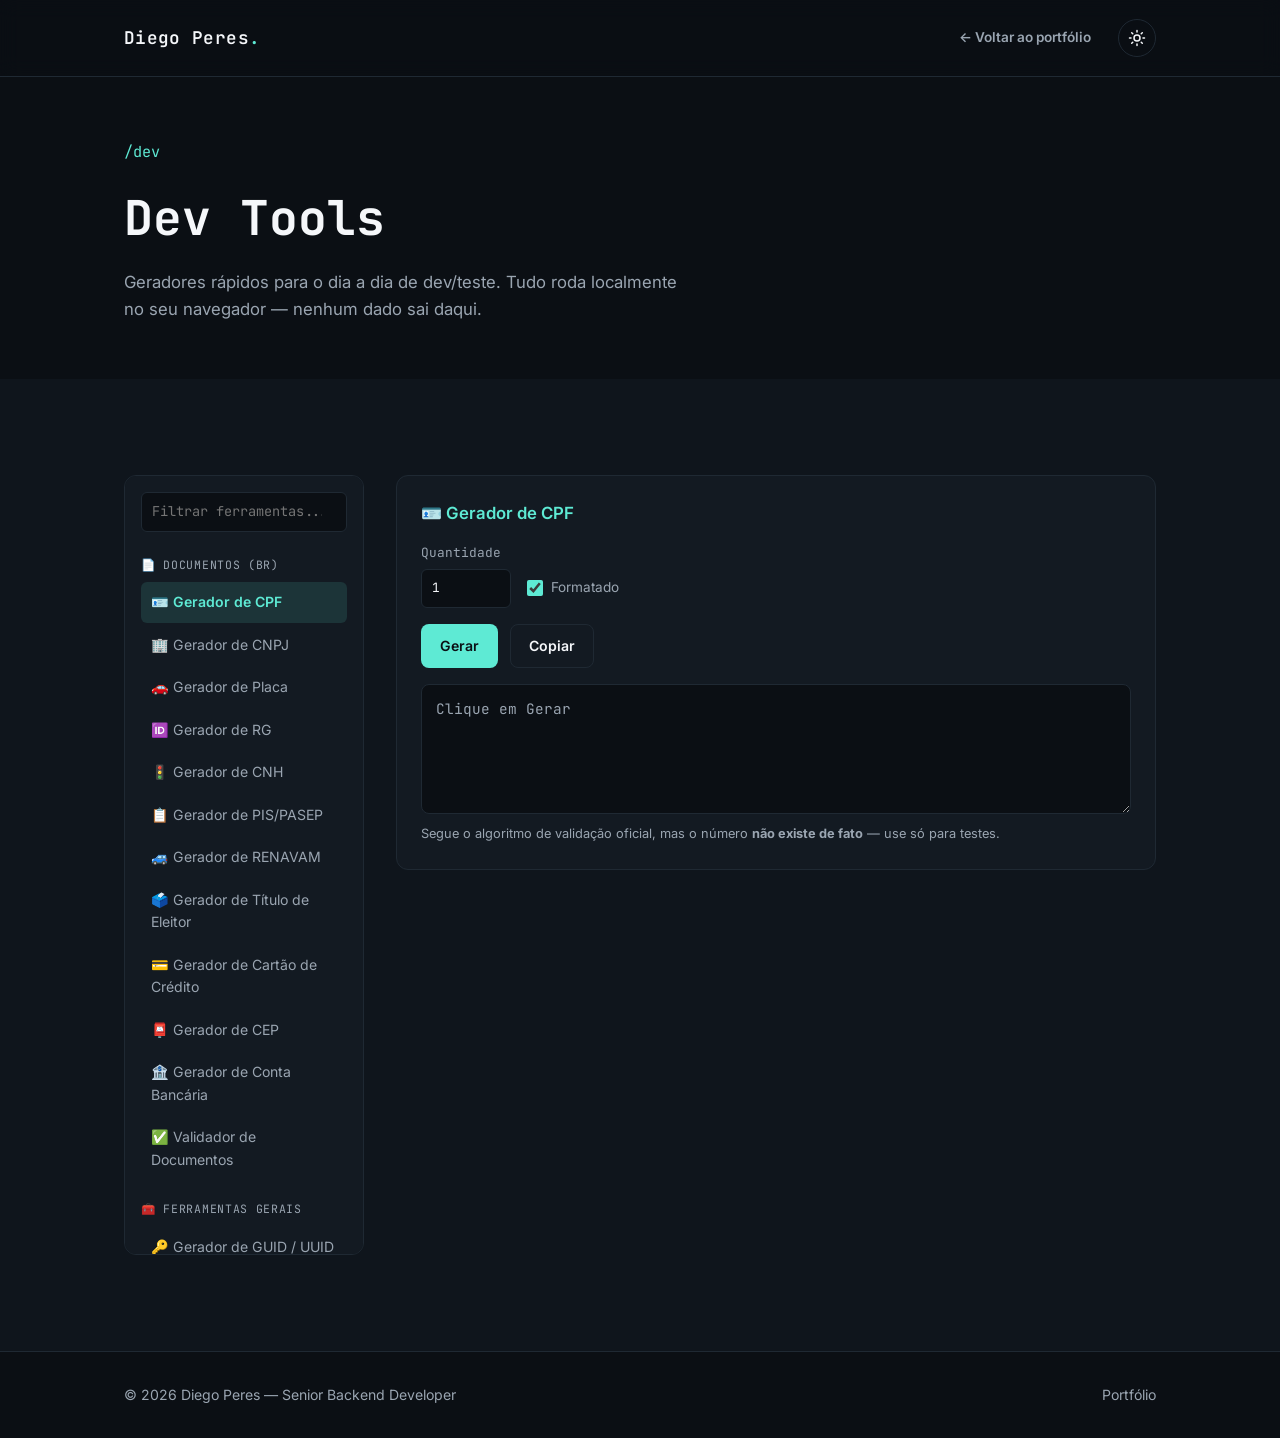
==== dev/index.html @ 70e34dde "Adiciona ícones nos grupos, links do menu e títulos dos cards em /dev Cada uma das 96 ferramentas ga" ====
<!DOCTYPE html>
<html lang="pt-BR">

<head>
    <meta charset="UTF-8">
    <meta name="viewport" content="width=device-width, initial-scale=1.0">

    <title>Dev Tools | Diego Peres</title>
    <meta name="description"
        content="Ferramentas de desenvolvedor: gerador de CPF, CNPJ, placa de carro (Mercosul e antiga) e GUID/UUID, tudo rodando no navegador.">
    <meta name="robots" content="index, follow">
    <meta name="theme-color" content="#0b0f14">

    <meta property="og:type" content="website">
    <meta property="og:title" content="Dev Tools | Diego Peres">
    <meta property="og:description"
        content="Gerador de CPF, CNPJ, placa de carro e GUID/UUID, tudo rodando no navegador.">
    <meta property="og:url" content="https://www.diegoperes.com.br/dev/">
    <meta property="og:site_name" content="Diego Peres">
    <meta property="og:locale" content="pt_BR">

    <link rel="icon" type="image/svg+xml" href="../assets/favicon.svg">
    <link rel="canonical" href="https://www.diegoperes.com.br/dev/">

    <link rel="preconnect" href="https://fonts.googleapis.com">
    <link rel="preconnect" href="https://fonts.gstatic.com" crossorigin>
    <link
        href="https://fonts.googleapis.com/css2?family=Inter:wght@400;500;600;700&amp;family=JetBrains+Mono:wght@400;500;600&amp;display=swap"
        rel="stylesheet">

    <link rel="stylesheet" href="../css/style.css">
    <link rel="stylesheet" href="dev.css">
</head>

<body>

    <a class="skip-link" href="#conteudo">Pular para o conteúdo</a>

    <header class="header header--scrolled" id="header">
        <nav class="nav" aria-label="Navegação">
            <a href="../" class="nav__brand">Diego Peres<span class="dot">.</span></a>

            <div class="nav__actions">
                <a href="../" class="btn btn--ghost dev-back">&larr; Voltar ao portfólio</a>
                <button class="theme-toggle" id="themeToggle" aria-label="Alternar tema claro/escuro"
                    title="Alternar tema">
                    <svg class="icon icon-sun" viewBox="0 0 24 24" aria-hidden="true">
                        <circle cx="12" cy="12" r="4" />
                        <path
                            d="M12 2v2M12 20v2M4.93 4.93l1.41 1.41M17.66 17.66l1.41 1.41M2 12h2M20 12h2M4.93 19.07l1.41-1.41M17.66 6.34l1.41-1.41" />
                    </svg>
                    <svg class="icon icon-moon" viewBox="0 0 24 24" aria-hidden="true">
                        <path d="M21 12.79A9 9 0 1 1 11.21 3 7 7 0 0 0 21 12.79z" />
                    </svg>
                </button>
            </div>
        </nav>
    </header>

    <main id="conteudo">
        <section class="section dev-hero">
            <div class="container">
                <p class="hero__eyebrow">/dev</p>
                <h1 class="dev-hero__title">Dev Tools</h1>
                <p class="dev-hero__text">
                    Geradores rápidos para o dia a dia de dev/teste. Tudo roda localmente no seu
                    navegador — nenhum dado sai daqui.
                </p>
            </div>
        </section>

        <section class="section section--alt dev-main">
            <div class="container dev-layout">

                <nav class="dev-sidebar" aria-label="Ferramentas disponíveis">
                    <input type="search" class="dev-nav__filter" placeholder="Filtrar ferramentas..."
                        aria-label="Filtrar ferramentas">

                    <p class="dev-nav__group">📄 Documentos (BR)</p>
                    <button type="button" class="dev-nav__link" data-target="cpf">🪪 Gerador de CPF</button>
                    <button type="button" class="dev-nav__link" data-target="cnpj">🏢 Gerador de CNPJ</button>
                    <button type="button" class="dev-nav__link" data-target="placa">🚗 Gerador de Placa</button>
                    <button type="button" class="dev-nav__link" data-target="rg">🆔 Gerador de RG</button>
                    <button type="button" class="dev-nav__link" data-target="cnh">🚦 Gerador de CNH</button>
                    <button type="button" class="dev-nav__link" data-target="pis">📋 Gerador de PIS/PASEP</button>
                    <button type="button" class="dev-nav__link" data-target="renavam">🚙 Gerador de RENAVAM</button>
                    <button type="button" class="dev-nav__link" data-target="titulo">🗳️ Gerador de Título de
                        Eleitor</button>
                    <button type="button" class="dev-nav__link" data-target="cartao">💳 Gerador de Cartão de
                        Crédito</button>
                    <button type="button" class="dev-nav__link" data-target="cep">📮 Gerador de CEP</button>
                    <button type="button" class="dev-nav__link" data-target="conta-bancaria">🏦 Gerador de Conta
                        Bancária</button>
                    <button type="button" class="dev-nav__link" data-target="validador">✅ Validador de
                        Documentos</button>

                    <p class="dev-nav__group">🧰 Ferramentas gerais</p>
                    <button type="button" class="dev-nav__link" data-target="guid">🔑 Gerador de GUID / UUID</button>
                    <button type="button" class="dev-nav__link" data-target="senha">🔒 Gerador de Senha</button>
                    <button type="button" class="dev-nav__link" data-target="slug">🔗 Gerador de Slug</button>
                    <button type="button" class="dev-nav__link" data-target="base64">🔐 Codificador /
                        Decodificador</button>
                    <button type="button" class="dev-nav__link" data-target="jwt">🎫 Decodificador de JWT</button>
                    <button type="button" class="dev-nav__link" data-target="json">🗂️ Formatador de JSON</button>
                    <button type="button" class="dev-nav__link" data-target="hash">#️⃣ Hash de Texto</button>
                    <button type="button" class="dev-nav__link" data-target="timestamp">⏱️ Conversor de
                        Timestamp</button>
                    <button type="button" class="dev-nav__link" data-target="lorem">📝 Lorem Ipsum</button>
                    <button type="button" class="dev-nav__link" data-target="qrcode">🔳 Gerador de QR Code</button>
                    <button type="button" class="dev-nav__link" data-target="qr-wifi">📶 QR Code de Wi-Fi</button>
                    <button type="button" class="dev-nav__link" data-target="qr-pix">💸 QR Code Pix</button>
                    <button type="button" class="dev-nav__link" data-target="codigo-barras">🏷️ Código de
                        Barras</button>
                    <button type="button" class="dev-nav__link" data-target="binario-texto">💾 Texto em
                        Binário</button>
                    <button type="button" class="dev-nav__link" data-target="morse">📡 Código Morse</button>
                    <button type="button" class="dev-nav__link" data-target="base-numerica">🔢 Conversor de Base
                        Numérica</button>
                    <button type="button" class="dev-nav__link" data-target="extenso">🔡 Número por Extenso</button>
                    <button type="button" class="dev-nav__link" data-target="simbolos">😀 Símbolos e Emojis</button>

                    <p class="dev-nav__group">🌐 Rede / Internet</p>
                    <button type="button" class="dev-nav__link" data-target="ambiente">🖥️ Navegador e Sistema</button>
                    <button type="button" class="dev-nav__link" data-target="meuip">🌍 Meu IP Público</button>
                    <button type="button" class="dev-nav__link" data-target="whatsapp-link">💬 Link do
                        WhatsApp</button>

                    <p class="dev-nav__group">🔤 Funções de String</p>
                    <button type="button" class="dev-nav__link" data-target="stats-texto">📊 Estatísticas de
                        Texto</button>
                    <button type="button" class="dev-nav__link" data-target="transformar-texto">🔄 Transformador de
                        Texto</button>
                    <button type="button" class="dev-nav__link" data-target="ordenar-linhas">🔀 Ordenador de
                        Linhas</button>
                    <button type="button" class="dev-nav__link" data-target="dividir-texto">✂️ Divisor de Texto</button>
                    <button type="button" class="dev-nav__link" data-target="buscar-substituir">🔍 Buscar e
                        Substituir</button>
                    <button type="button" class="dev-nav__link" data-target="char-info">🔎 Informações de
                        Caractere</button>
                    <button type="button" class="dev-nav__link" data-target="texto-invertido">🙃 Texto de Cabeça
                        pra Baixo</button>
                    <button type="button" class="dev-nav__link" data-target="letras-empilhadas">🔠 Letras
                        Empilhadas</button>
                    <button type="button" class="dev-nav__link" data-target="prefixo-sufixo">🧩 Prefixo e
                        Sufixo</button>
                    <button type="button" class="dev-nav__link" data-target="comparar-textos">🆚 Comparar
                        Textos</button>

                    <p class="dev-nav__group">➗ Matemática</p>
                    <button type="button" class="dev-nav__link" data-target="romanos">🏛️ Números Romanos</button>
                    <button type="button" class="dev-nav__link" data-target="fatoracao">🧮 Fatoração em Primos</button>
                    <button type="button" class="dev-nav__link" data-target="mdc-mmc">➗ MDC / MMC</button>
                    <button type="button" class="dev-nav__link" data-target="porcentagem">💯 Porcentagem</button>
                    <button type="button" class="dev-nav__link" data-target="regra-tres">📏 Regra de Três</button>
                    <button type="button" class="dev-nav__link" data-target="resto-divisao">✖️ Resto da
                        Divisão</button>
                    <button type="button" class="dev-nav__link" data-target="unidades">⚖️ Conversor de
                        Unidades</button>
                    <button type="button" class="dev-nav__link" data-target="fracao">🍕 Calculadora de Fração</button>

                    <p class="dev-nav__group">📐 Cálculo de Área</p>
                    <button type="button" class="dev-nav__link" data-target="area">📐 Calculadora de Área</button>

                    <p class="dev-nav__group">📅 Data e Hora</p>
                    <button type="button" class="dev-nav__link" data-target="dias-entre-datas">📆 Dias entre
                        Datas</button>
                    <button type="button" class="dev-nav__link" data-target="somar-dias">➕ Somar / Subtrair
                        Dias</button>
                    <button type="button" class="dev-nav__link" data-target="feriados">🎉 Feriados
                        Nacionais</button>
                    <button type="button" class="dev-nav__link" data-target="dias-uteis">💼 Dias Úteis</button>
                    <button type="button" class="dev-nav__link" data-target="calcular-idade">🎂 Calcular
                        Idade</button>
                    <button type="button" class="dev-nav__link" data-target="signo">♈ Signo do Zodíaco</button>
                    <button type="button" class="dev-nav__link" data-target="fase-lua">🌙 Fase da Lua</button>
                    <button type="button" class="dev-nav__link" data-target="feriadao">🏖️ Emenda de
                        Feriados</button>
                    <button type="button" class="dev-nav__link" data-target="planejador-ferias">🗓️ Planejador de
                        Férias</button>
                    <button type="button" class="dev-nav__link" data-target="cronometro">⏲️ Cronômetro /
                        Contagem</button>
                    <button type="button" class="dev-nav__link" data-target="pomodoro">🍅 Pomodoro Timer</button>

                    <p class="dev-nav__group">💰 Finanças</p>
                    <button type="button" class="dev-nav__link" data-target="poupanca">🐷 Simulador de
                        Poupança</button>
                    <button type="button" class="dev-nav__link" data-target="financiamento">🏠 Simulador de
                        Financiamento</button>
                    <button type="button" class="dev-nav__link" data-target="moeda">💱 Conversor de Moedas</button>
                    <button type="button" class="dev-nav__link" data-target="salario-minimo">💵 Salário Mínimo por
                        Ano</button>

                    <p class="dev-nav__group">🎨 Cores e CSS</p>
                    <button type="button" class="dev-nav__link" data-target="cor-conversor">🎨 Conversor de
                        Cores</button>
                    <button type="button" class="dev-nav__link" data-target="gradiente-css">🌈 Gerador de
                        Gradiente</button>
                    <button type="button" class="dev-nav__link" data-target="box-shadow-css">🌫️ Gerador de
                        Box-Shadow</button>
                    <button type="button" class="dev-nav__link" data-target="border-radius-css">⬜ Gerador de
                        Border-Radius</button>

                    <p class="dev-nav__group">🛠️ Dev Avançado</p>
                    <button type="button" class="dev-nav__link" data-target="regex-tester">🧪 Testador de
                        Regex</button>
                    <button type="button" class="dev-nav__link" data-target="cron-explicador">⏰ Explicador de
                        Cron</button>
                    <button type="button" class="dev-nav__link" data-target="fuso-horario">🌍 Conversor de Fuso
                        Horário</button>
                    <button type="button" class="dev-nav__link" data-target="subnet-calculadora">🖧 Calculadora de
                        Sub-rede</button>
                    <button type="button" class="dev-nav__link" data-target="user-agent-parser">🕵️ Parser de
                        User-Agent</button>
                    <button type="button" class="dev-nav__link" data-target="semver-comparador">🔢 Comparador de
                        SemVer</button>

                    <p class="dev-nav__group">💻 Código e Formatos</p>
                    <button type="button" class="dev-nav__link" data-target="sql-formatter">🗄️ Formatador de
                        SQL</button>
                    <button type="button" class="dev-nav__link" data-target="case-identificador">🐫 Case de
                        Identificador</button>
                    <button type="button" class="dev-nav__link" data-target="gitignore-gerador">🚫 Gerador de
                        .gitignore</button>
                    <button type="button" class="dev-nav__link" data-target="jwt-encoder">✍️ JWT Encoder</button>
                    <button type="button" class="dev-nav__link" data-target="json-diff">🔍 Comparador de
                        JSON</button>
                    <button type="button" class="dev-nav__link" data-target="json-mock">🎲 Gerador de JSON
                        Mock</button>
                    <button type="button" class="dev-nav__link" data-target="ascii-art">🅰️ ASCII Art /
                        Banner</button>

                    <p class="dev-nav__group">🕸️ Web e Metadados</p>
                    <button type="button" class="dev-nav__link" data-target="meta-tags-gerador">🏷️ Meta Tags /
                        Open Graph</button>
                    <button type="button" class="dev-nav__link" data-target="robots-gerador">🤖 Gerador de
                        robots.txt</button>
                    <button type="button" class="dev-nav__link" data-target="favicon-gerador">⭐ Gerador de
                        Favicon</button>

                    <p class="dev-nav__group">🖼️ Multimídia</p>
                    <button type="button" class="dev-nav__link" data-target="comprimir-imagem">🗜️ Comprimir
                        Imagem</button>
                    <button type="button" class="dev-nav__link" data-target="redimensionar-imagem">📏 Redimensionar
                        Imagem</button>
                    <button type="button" class="dev-nav__link" data-target="recortar-imagem">✂️ Recortar
                        Imagem</button>
                    <button type="button" class="dev-nav__link" data-target="preto-e-branco">⚫ Foto em Preto e
                        Branco</button>
                    <button type="button" class="dev-nav__link" data-target="jpg-para-pdf">📄 Converter JPG em
                        PDF</button>
                    <button type="button" class="dev-nav__link" data-target="juntar-pdf">📎 Juntar PDFs</button>

                    <p class="dev-nav__group">🎭 Dados Fake</p>
                    <button type="button" class="dev-nav__link" data-target="perfil">👤 Perfil de Pessoa</button>
                    <button type="button" class="dev-nav__link" data-target="empresa">🏭 Dados de Empresa</button>
                    <button type="button" class="dev-nav__link" data-target="sorteio">🎲 Sorteador de Números</button>
                </nav>

                <div class="dev-content">

                    <!-- ===== CPF ===== -->
                    <article class="tool-card" data-tool="cpf">
                        <h2 class="tool-card__title">🪪 Gerador de CPF</h2>
                        <div class="tool-card__row">
                            <label class="tool-field">
                                Quantidade
                                <input type="number" class="tool-qty" min="1" max="50" value="1">
                            </label>
                            <label class="tool-check">
                                <input type="checkbox" class="tool-formatted" checked>
                                Formatado
                            </label>
                        </div>
                        <div class="tool-card__actions">
                            <button type="button" class="btn btn--primary tool-generate">Gerar</button>
                            <button type="button" class="btn btn--outline tool-copy">Copiar</button>
                        </div>
                        <textarea class="tool-output" readonly aria-label="CPFs gerados"
                            placeholder="Clique em Gerar"></textarea>
                        <p class="tool-hint">
                            Segue o algoritmo de validação oficial, mas o número <strong>não existe de
                                fato</strong> — use só para testes.
                        </p>
                    </article>

                    <!-- ===== CNPJ ===== -->
                    <article class="tool-card" data-tool="cnpj">
                        <h2 class="tool-card__title">🏢 Gerador de CNPJ</h2>
                        <div class="tool-card__row">
                            <label class="tool-field">
                                Quantidade
                                <input type="number" class="tool-qty" min="1" max="50" value="1">
                            </label>
                            <label class="tool-check">
                                <input type="checkbox" class="tool-formatted" checked>
                                Formatado
                            </label>
                        </div>
                        <div class="tool-card__actions">
                            <button type="button" class="btn btn--primary tool-generate">Gerar</button>
                            <button type="button" class="btn btn--outline tool-copy">Copiar</button>
                        </div>
                        <textarea class="tool-output" readonly aria-label="CNPJs gerados"
                            placeholder="Clique em Gerar"></textarea>
                        <p class="tool-hint">
                            Segue o algoritmo de validação oficial, mas o número <strong>não existe de
                                fato</strong> — use só para testes.
                        </p>
                    </article>

                    <!-- ===== PLACA ===== -->
                    <article class="tool-card" data-tool="placa">
                        <h2 class="tool-card__title">🚗 Gerador de Placa</h2>
                        <div class="tool-card__row">
                            <label class="tool-field">
                                Quantidade
                                <input type="number" class="tool-qty" min="1" max="50" value="1">
                            </label>
                            <label class="tool-field">
                                Formato
                                <select class="tool-format">
                                    <option value="mercosul" selected>Mercosul (ABC1D23)</option>
                                    <option value="antiga">Antiga (ABC-1234)</option>
                                </select>
                            </label>
                        </div>
                        <div class="tool-card__actions">
                            <button type="button" class="btn btn--primary tool-generate">Gerar</button>
                            <button type="button" class="btn btn--outline tool-copy">Copiar</button>
                        </div>
                        <textarea class="tool-output" readonly aria-label="Placas geradas"
                            placeholder="Clique em Gerar"></textarea>
                        <p class="tool-hint">
                            A placa <strong>não existe de fato</strong> — use só para testes.
                        </p>
                    </article>

                    <!-- ===== RG ===== -->
                    <article class="tool-card" data-tool="rg">
                        <h2 class="tool-card__title">🆔 Gerador de RG</h2>
                        <div class="tool-card__row">
                            <label class="tool-field">
                                Quantidade
                                <input type="number" class="tool-qty" min="1" max="50" value="1">
                            </label>
                        </div>
                        <div class="tool-card__actions">
                            <button type="button" class="btn btn--primary tool-generate">Gerar</button>
                            <button type="button" class="btn btn--outline tool-copy">Copiar</button>
                        </div>
                        <textarea class="tool-output" readonly aria-label="RGs gerados"
                            placeholder="Clique em Gerar"></textarea>
                        <p class="tool-hint">
                            O RG não tem um algoritmo nacional único (cada estado emite o seu). Este
                            gerador usa o formato/dígito verificador mais comum (padrão SP) só para
                            testes.
                        </p>
                    </article>

                    <!-- ===== CNH ===== -->
                    <article class="tool-card" data-tool="cnh">
                        <h2 class="tool-card__title">🚦 Gerador de CNH</h2>
                        <div class="tool-card__row">
                            <label class="tool-field">
                                Quantidade
                                <input type="number" class="tool-qty" min="1" max="50" value="1">
                            </label>
                        </div>
                        <div class="tool-card__actions">
                            <button type="button" class="btn btn--primary tool-generate">Gerar</button>
                            <button type="button" class="btn btn--outline tool-copy">Copiar</button>
                        </div>
                        <textarea class="tool-output" readonly aria-label="CNHs geradas"
                            placeholder="Clique em Gerar"></textarea>
                        <p class="tool-hint">
                            Número <strong>não existe de fato</strong> — use só para testes.
                        </p>
                    </article>

                    <!-- ===== PIS/PASEP ===== -->
                    <article class="tool-card" data-tool="pis">
                        <h2 class="tool-card__title">📋 Gerador de PIS/PASEP</h2>
                        <div class="tool-card__row">
                            <label class="tool-field">
                                Quantidade
                                <input type="number" class="tool-qty" min="1" max="50" value="1">
                            </label>
                            <label class="tool-check">
                                <input type="checkbox" class="tool-formatted" checked>
                                Formatado
                            </label>
                        </div>
                        <div class="tool-card__actions">
                            <button type="button" class="btn btn--primary tool-generate">Gerar</button>
                            <button type="button" class="btn btn--outline tool-copy">Copiar</button>
                        </div>
                        <textarea class="tool-output" readonly aria-label="PIS/PASEP gerados"
                            placeholder="Clique em Gerar"></textarea>
                        <p class="tool-hint">
                            Número <strong>não existe de fato</strong> — use só para testes.
                        </p>
                    </article>

                    <!-- ===== RENAVAM ===== -->
                    <article class="tool-card" data-tool="renavam">
                        <h2 class="tool-card__title">🚙 Gerador de RENAVAM</h2>
                        <div class="tool-card__row">
                            <label class="tool-field">
                                Quantidade
                                <input type="number" class="tool-qty" min="1" max="50" value="1">
                            </label>
                        </div>
                        <div class="tool-card__actions">
                            <button type="button" class="btn btn--primary tool-generate">Gerar</button>
                            <button type="button" class="btn btn--outline tool-copy">Copiar</button>
                        </div>
                        <textarea class="tool-output" readonly aria-label="RENAVAMs gerados"
                            placeholder="Clique em Gerar"></textarea>
                        <p class="tool-hint">
                            Número <strong>não existe de fato</strong> — use só para testes.
                        </p>
                    </article>

                    <!-- ===== TÍTULO DE ELEITOR ===== -->
                    <article class="tool-card" data-tool="titulo">
                        <h2 class="tool-card__title">🗳️ Gerador de Título de Eleitor</h2>
                        <div class="tool-card__row">
                            <label class="tool-field">
                                Quantidade
                                <input type="number" class="tool-qty" min="1" max="50" value="1">
                            </label>
                            <label class="tool-field">
                                UF
                                <select class="titulo-uf">
                                    <option value="0" selected>Aleatória</option>
                                    <option value="1">SP</option>
                                    <option value="2">MG</option>
                                    <option value="3">RJ</option>
                                    <option value="4">RS</option>
                                    <option value="5">BA</option>
                                    <option value="6">PR</option>
                                    <option value="7">CE</option>
                                    <option value="8">PE</option>
                                    <option value="9">SC</option>
                                    <option value="10">GO</option>
                                </select>
                            </label>
                        </div>
                        <div class="tool-card__actions">
                            <button type="button" class="btn btn--primary tool-generate">Gerar</button>
                            <button type="button" class="btn btn--outline tool-copy">Copiar</button>
                        </div>
                        <textarea class="tool-output" readonly aria-label="Títulos de eleitor gerados"
                            placeholder="Clique em Gerar"></textarea>
                        <p class="tool-hint">
                            Número <strong>não existe de fato</strong> — use só para testes.
                        </p>
                    </article>

                    <!-- ===== CARTÃO DE CRÉDITO ===== -->
                    <article class="tool-card" data-tool="cartao">
                        <h2 class="tool-card__title">💳 Gerador de Cartão de Crédito</h2>
                        <div class="tool-card__row">
                            <label class="tool-field">
                                Quantidade
                                <input type="number" class="tool-qty" min="1" max="50" value="1">
                            </label>
                            <label class="tool-field">
                                Bandeira
                                <select class="cartao-bandeira">
                                    <option value="visa" selected>Visa</option>
                                    <option value="mastercard">Mastercard</option>
                                    <option value="amex">American Express</option>
                                    <option value="elo">Elo</option>
                                </select>
                            </label>
                        </div>
                        <div class="tool-card__actions">
                            <button type="button" class="btn btn--primary tool-generate">Gerar</button>
                            <button type="button" class="btn btn--outline tool-copy">Copiar</button>
                        </div>
                        <textarea class="tool-output" readonly aria-label="Cartões gerados"
                            placeholder="Clique em Gerar"></textarea>
                        <p class="tool-hint">
                            Número passa no algoritmo de Luhn, mas <strong>não existe de fato</strong> —
                            use só para testes, nunca em formulários de pagamento reais.
                        </p>
                    </article>

                    <!-- ===== CEP ===== -->
                    <article class="tool-card" data-tool="cep">
                        <h2 class="tool-card__title">📮 Gerador de CEP</h2>
                        <div class="tool-card__row">
                            <label class="tool-field">
                                Quantidade
                                <input type="number" class="tool-qty" min="1" max="50" value="1">
                            </label>
                        </div>
                        <div class="tool-card__actions">
                            <button type="button" class="btn btn--primary tool-generate">Gerar</button>
                            <button type="button" class="btn btn--outline tool-copy">Copiar</button>
                        </div>
                        <textarea class="tool-output" readonly aria-label="CEPs gerados"
                            placeholder="Clique em Gerar"></textarea>
                        <p class="tool-hint">
                            Formato válido, mas o CEP <strong>não existe de fato</strong> — use só para testes.
                        </p>
                    </article>

                    <!-- ===== CONTA BANCÁRIA ===== -->
                    <article class="tool-card" data-tool="conta-bancaria">
                        <h2 class="tool-card__title">🏦 Gerador de Conta Bancária</h2>
                        <div class="tool-card__row">
                            <label class="tool-field">
                                Quantidade
                                <input type="number" class="tool-qty" min="1" max="50" value="1">
                            </label>
                        </div>
                        <div class="tool-card__actions">
                            <button type="button" class="btn btn--primary tool-generate">Gerar</button>
                            <button type="button" class="btn btn--outline tool-copy">Copiar</button>
                        </div>
                        <textarea class="tool-output" readonly aria-label="Contas geradas"
                            placeholder="Clique em Gerar"></textarea>
                        <p class="tool-hint">
                            Banco, agência e conta <strong>fictícios</strong> — use só para testes.
                        </p>
                    </article>

                    <!-- ===== VALIDADOR DE DOCUMENTOS ===== -->
                    <article class="tool-card" data-tool="validador">
                        <h2 class="tool-card__title">✅ Validador de Documentos</h2>
                        <div class="tool-card__row">
                            <label class="tool-field">
                                Tipo
                                <select class="validador-tipo">
                                    <option value="cpf" selected>CPF</option>
                                    <option value="cnpj">CNPJ</option>
                                    <option value="cnh">CNH</option>
                                    <option value="pis">PIS/PASEP</option>
                                    <option value="renavam">RENAVAM</option>
                                    <option value="titulo">Título de Eleitor</option>
                                    <option value="cartao">Cartão de Crédito (Luhn)</option>
                                </select>
                            </label>
                        </div>
                        <input type="text" class="tool-input" aria-label="Número a validar"
                            placeholder="Cole o número aqui (com ou sem formatação)">
                        <div class="tool-card__actions">
                            <button type="button" class="btn btn--primary validador-checar">Validar</button>
                        </div>
                        <textarea class="tool-output" readonly rows="2" aria-label="Resultado da validação"
                            placeholder="Resultado aparece aqui"></textarea>
                    </article>

                    <!-- ===== GUID ===== -->
                    <article class="tool-card" data-tool="guid">
                        <h2 class="tool-card__title">🔑 Gerador de GUID / UUID</h2>
                        <div class="tool-card__row">
                            <label class="tool-field">
                                Quantidade
                                <input type="number" class="tool-qty" min="1" max="1000" value="1">
                            </label>
                            <label class="tool-field">
                                Versão
                                <select class="tool-guid-version">
                                    <option value="v4" selected>v4 (aleatório)</option>
                                    <option value="v7">v7 (ordenável no tempo)</option>
                                </select>
                            </label>
                        </div>
                        <div class="tool-card__row">
                            <label class="tool-check">
                                <input type="checkbox" class="tool-guid-hyphens" checked>
                                Com hífens
                            </label>
                            <label class="tool-check">
                                <input type="checkbox" class="tool-guid-upper">
                                Maiúsculas
                            </label>
                            <label class="tool-check">
                                <input type="checkbox" class="tool-guid-braces">
                                Chaves {}
                            </label>
                            <label class="tool-check">
                                <input type="checkbox" class="tool-guid-quotes">
                                Aspas
                            </label>
                            <label class="tool-check">
                                <input type="checkbox" class="tool-guid-commas">
                                Vírgula no final
                            </label>
                        </div>
                        <div class="tool-card__actions">
                            <button type="button" class="btn btn--primary tool-generate">Gerar</button>
                            <button type="button" class="btn btn--outline tool-copy">Copiar</button>
                        </div>
                        <textarea class="tool-output" readonly aria-label="GUIDs gerados"
                            placeholder="Clique em Gerar"></textarea>
                    </article>

                    <!-- ===== SENHA ===== -->
                    <article class="tool-card" data-tool="senha">
                        <h2 class="tool-card__title">🔒 Gerador de Senha</h2>
                        <div class="tool-card__row">
                            <label class="tool-field">
                                Comprimento
                                <input type="number" class="tool-pw-length" min="4" max="128" value="16">
                            </label>
                            <label class="tool-field">
                                Quantidade
                                <input type="number" class="tool-qty" min="1" max="50" value="1">
                            </label>
                        </div>
                        <div class="tool-card__row">
                            <label class="tool-check">
                                <input type="checkbox" class="tool-pw-upper" checked>
                                Maiúsculas
                            </label>
                            <label class="tool-check">
                                <input type="checkbox" class="tool-pw-lower" checked>
                                Minúsculas
                            </label>
                            <label class="tool-check">
                                <input type="checkbox" class="tool-pw-numbers" checked>
                                Números
                            </label>
                            <label class="tool-check">
                                <input type="checkbox" class="tool-pw-symbols" checked>
                                Símbolos
                            </label>
                        </div>
                        <div class="tool-card__actions">
                            <button type="button" class="btn btn--primary tool-generate">Gerar</button>
                            <button type="button" class="btn btn--outline tool-copy">Copiar</button>
                        </div>
                        <textarea class="tool-output" readonly aria-label="Senhas geradas"
                            placeholder="Clique em Gerar"></textarea>
                    </article>

                    <!-- ===== SLUG ===== -->
                    <article class="tool-card" data-tool="slug">
                        <h2 class="tool-card__title">🔗 Gerador de Slug</h2>
                        <input type="text" class="tool-input" aria-label="Texto para gerar slug"
                            placeholder="Ex: Meu Título com Acentuação!">
                        <div class="tool-card__actions">
                            <button type="button" class="btn btn--primary slug-generate">Gerar Slug</button>
                            <button type="button" class="btn btn--outline tool-copy">Copiar</button>
                        </div>
                        <textarea class="tool-output" readonly rows="2" aria-label="Slug gerado"
                            placeholder="Resultado aparece aqui"></textarea>
                    </article>

                    <!-- ===== CODIFICADOR / DECODIFICADOR ===== -->
                    <article class="tool-card" data-tool="base64">
                        <h2 class="tool-card__title">🔐 Codificador / Decodificador</h2>
                        <div class="tool-card__row">
                            <label class="tool-field">
                                Tipo
                                <select class="base64-tipo">
                                    <option value="base64" selected>Base64</option>
                                    <option value="url">URL</option>
                                    <option value="html">HTML Entities</option>
                                </select>
                            </label>
                        </div>
                        <textarea class="tool-input" aria-label="Texto de entrada"
                            placeholder="Cole aqui o texto (para codificar) ou o valor codificado (para decodificar)..."></textarea>
                        <div class="tool-card__actions">
                            <button type="button" class="btn btn--primary base64-encode">Codificar</button>
                            <button type="button" class="btn btn--outline base64-decode">Decodificar</button>
                            <button type="button" class="btn btn--outline tool-copy">Copiar saída</button>
                        </div>
                        <textarea class="tool-output" readonly aria-label="Resultado"
                            placeholder="Resultado aparece aqui"></textarea>
                    </article>

                    <!-- ===== JWT ===== -->
                    <article class="tool-card" data-tool="jwt">
                        <h2 class="tool-card__title">🎫 Decodificador de JWT</h2>
                        <textarea class="tool-input" aria-label="Token JWT"
                            placeholder="Cole o token JWT aqui (header.payload.assinatura)..."></textarea>
                        <div class="tool-card__actions">
                            <button type="button" class="btn btn--primary jwt-decode">Decodificar</button>
                            <button type="button" class="btn btn--outline tool-copy">Copiar saída</button>
                        </div>
                        <textarea class="tool-output" readonly aria-label="Header e payload decodificados"
                            placeholder="Resultado aparece aqui"></textarea>
                        <p class="tool-hint">
                            A assinatura não é validada aqui — só quem tem a chave secreta (o servidor
                            que emitiu o token) consegue validar de verdade.
                        </p>
                    </article>

                    <!-- ===== JSON ===== -->
                    <article class="tool-card" data-tool="json">
                        <h2 class="tool-card__title">🗂️ Formatador / Validador de JSON</h2>
                        <textarea class="tool-input" aria-label="JSON de entrada"
                            placeholder='Cole o JSON aqui: {"exemplo": true}'></textarea>
                        <div class="tool-card__actions">
                            <button type="button" class="btn btn--primary json-format">Formatar</button>
                            <button type="button" class="btn btn--outline json-minify">Minificar</button>
                            <button type="button" class="btn btn--outline tool-copy">Copiar saída</button>
                        </div>
                        <textarea class="tool-output" readonly aria-label="Resultado"
                            placeholder="Resultado aparece aqui"></textarea>
                    </article>

                    <!-- ===== HASH ===== -->
                    <article class="tool-card" data-tool="hash">
                        <h2 class="tool-card__title">#️⃣ Hash de Texto</h2>
                        <textarea class="tool-input" aria-label="Texto para gerar hash"
                            placeholder="Digite ou cole o texto..."></textarea>
                        <div class="tool-card__row">
                            <label class="tool-field">
                                Algoritmo
                                <select class="hash-algo">
                                    <option value="MD5" selected>MD5</option>
                                    <option value="SHA-1">SHA-1</option>
                                    <option value="SHA-256">SHA-256</option>
                                    <option value="CRC32">CRC32</option>
                                </select>
                            </label>
                        </div>
                        <div class="tool-card__actions">
                            <button type="button" class="btn btn--primary hash-generate">Gerar Hash</button>
                            <button type="button" class="btn btn--outline tool-copy">Copiar</button>
                        </div>
                        <textarea class="tool-output" readonly aria-label="Hash gerado"
                            placeholder="Resultado aparece aqui"></textarea>
                    </article>

                    <!-- ===== TIMESTAMP ===== -->
                    <article class="tool-card" data-tool="timestamp">
                        <h2 class="tool-card__title">⏱️ Conversor de Timestamp Unix</h2>
                        <div class="tool-card__row">
                            <label class="tool-field">
                                Timestamp
                                <input type="number" class="ts-input" placeholder="1700000000">
                            </label>
                            <label class="tool-field">
                                Unidade
                                <select class="ts-unit">
                                    <option value="s" selected>Segundos</option>
                                    <option value="ms">Milissegundos</option>
                                </select>
                            </label>
                            <button type="button" class="btn btn--outline ts-now">Agora</button>
                            <button type="button" class="btn btn--primary ts-to-date">Timestamp &rarr; Data</button>
                        </div>
                        <div class="tool-card__row">
                            <label class="tool-field">
                                Data e hora (local)
                                <input type="datetime-local" class="ts-date-input">
                            </label>
                            <button type="button" class="btn btn--primary ts-to-timestamp">Data &rarr;
                                Timestamp</button>
                        </div>
                        <div class="tool-card__actions">
                            <button type="button" class="btn btn--outline tool-copy">Copiar saída</button>
                        </div>
                        <textarea class="tool-output" readonly aria-label="Resultado da conversão"
                            placeholder="Resultado aparece aqui"></textarea>
                    </article>

                    <!-- ===== LOREM IPSUM ===== -->
                    <article class="tool-card" data-tool="lorem">
                        <h2 class="tool-card__title">📝 Gerador de Lorem Ipsum</h2>
                        <div class="tool-card__row">
                            <label class="tool-field">
                                Quantidade
                                <input type="number" class="lorem-qty" min="1" max="50" value="1">
                            </label>
                            <label class="tool-field">
                                Unidade
                                <select class="lorem-unit">
                                    <option value="paragrafos" selected>Parágrafos</option>
                                    <option value="frases">Frases</option>
                                    <option value="palavras">Palavras</option>
                                </select>
                            </label>
                        </div>
                        <div class="tool-card__actions">
                            <button type="button" class="btn btn--primary lorem-generate">Gerar</button>
                            <button type="button" class="btn btn--outline tool-copy">Copiar</button>
                        </div>
                        <textarea class="tool-output" readonly aria-label="Texto gerado"
                            placeholder="Clique em Gerar"></textarea>
                    </article>

                    <!-- ===== QR CODE ===== -->
                    <article class="tool-card" data-tool="qrcode">
                        <h2 class="tool-card__title">🔳 Gerador de QR Code</h2>
                        <input type="text" class="tool-input qr-input" maxlength="213"
                            aria-label="Texto ou URL para o QR Code" placeholder="Texto ou URL (máx. 213 caracteres)">
                        <div class="tool-card__actions">
                            <button type="button" class="btn btn--primary qr-generate">Gerar QR Code</button>
                            <button type="button" class="btn btn--outline qr-download">Baixar PNG</button>
                        </div>
                        <div class="qr-canvas-wrap">
                            <canvas class="qr-canvas" aria-label="QR Code gerado"></canvas>
                        </div>
                        <p class="tool-hint">
                            Correção de erro nível M, modo byte (versões 1-10, até 213 caracteres).
                        </p>
                    </article>

                    <!-- ===== QR WI-FI ===== -->
                    <article class="tool-card" data-tool="qr-wifi">
                        <h2 class="tool-card__title">📶 QR Code de Wi-Fi</h2>
                        <div class="tool-card__row">
                            <label class="tool-field">
                                Rede (SSID)
                                <input type="text" class="wifi-ssid">
                            </label>
                            <label class="tool-field">
                                Senha
                                <input type="text" class="wifi-senha">
                            </label>
                            <label class="tool-field">
                                Segurança
                                <select class="wifi-seguranca">
                                    <option value="WPA" selected>WPA/WPA2</option>
                                    <option value="WEP">WEP</option>
                                    <option value="nopass">Sem senha</option>
                                </select>
                            </label>
                        </div>
                        <div class="tool-card__actions">
                            <button type="button" class="btn btn--primary wifi-generate">Gerar QR Code</button>
                            <button type="button" class="btn btn--outline wifi-download">Baixar PNG</button>
                        </div>
                        <div class="qr-canvas-wrap">
                            <canvas class="qr-canvas" aria-label="QR Code da rede Wi-Fi"></canvas>
                        </div>
                    </article>

                    <!-- ===== QR PIX ===== -->
                    <article class="tool-card" data-tool="qr-pix">
                        <h2 class="tool-card__title">💸 QR Code Pix</h2>
                        <div class="tool-card__row">
                            <label class="tool-field">
                                Chave Pix
                                <input type="text" class="pix-chave" placeholder="CPF, e-mail, telefone ou aleatória">
                            </label>
                            <label class="tool-field">
                                Valor (opcional)
                                <input type="number" step="0.01" class="pix-valor" placeholder="0.00">
                            </label>
                        </div>
                        <div class="tool-card__row">
                            <label class="tool-field">
                                Nome do recebedor
                                <input type="text" class="pix-nome" maxlength="25">
                            </label>
                            <label class="tool-field">
                                Cidade
                                <input type="text" class="pix-cidade" maxlength="15">
                            </label>
                        </div>
                        <div class="tool-card__actions">
                            <button type="button" class="btn btn--primary pix-generate">Gerar QR Code</button>
                            <button type="button" class="btn btn--outline pix-download">Baixar PNG</button>
                        </div>
                        <div class="qr-canvas-wrap">
                            <canvas class="qr-canvas" aria-label="QR Code Pix"></canvas>
                        </div>
                        <p class="tool-hint">
                            Gera o payload padrão BR Code (Banco Central) client-side. Confirme no seu app
                            do banco antes de usar de verdade.
                        </p>
                    </article>

                    <!-- ===== CÓDIGO DE BARRAS ===== -->
                    <article class="tool-card" data-tool="codigo-barras">
                        <h2 class="tool-card__title">🏷️ Gerador de Código de Barras</h2>
                        <input type="text" class="barcode-input" aria-label="Texto para o código de barras"
                            placeholder="Texto (Code 128)">
                        <div class="tool-card__actions">
                            <button type="button" class="btn btn--primary barcode-generate">Gerar</button>
                            <button type="button" class="btn btn--outline barcode-download">Baixar PNG</button>
                        </div>
                        <div class="qr-canvas-wrap">
                            <canvas class="barcode-canvas" aria-label="Código de barras gerado"></canvas>
                        </div>
                        <p class="tool-hint">
                            Padrão Code 128 (conjunto B) — aceita letras, números e símbolos ASCII
                            imprimíveis.
                        </p>
                    </article>

                    <!-- ===== TEXTO EM BINÁRIO ===== -->
                    <article class="tool-card" data-tool="binario-texto">
                        <h2 class="tool-card__title">💾 Texto em Binário</h2>
                        <textarea class="tool-input" aria-label="Texto ou binário"
                            placeholder="Cole o texto ou o binário aqui..."></textarea>
                        <div class="tool-card__actions">
                            <button type="button" class="btn btn--primary bin-encode">Para Binário</button>
                            <button type="button" class="btn btn--outline bin-decode">Para Texto</button>
                            <button type="button" class="btn btn--outline tool-copy">Copiar</button>
                        </div>
                        <textarea class="tool-output" readonly aria-label="Resultado"
                            placeholder="Resultado aparece aqui"></textarea>
                    </article>

                    <!-- ===== CÓDIGO MORSE ===== -->
                    <article class="tool-card" data-tool="morse">
                        <h2 class="tool-card__title">📡 Código Morse</h2>
                        <textarea class="tool-input" aria-label="Texto ou código morse"
                            placeholder="Cole o texto ou o código morse aqui..."></textarea>
                        <div class="tool-card__actions">
                            <button type="button" class="btn btn--primary morse-encode">Para Morse</button>
                            <button type="button" class="btn btn--outline morse-decode">Para Texto</button>
                            <button type="button" class="btn btn--outline tool-copy">Copiar</button>
                        </div>
                        <textarea class="tool-output" readonly aria-label="Resultado"
                            placeholder="Resultado aparece aqui"></textarea>
                    </article>

                    <!-- ===== BASE NUMÉRICA ===== -->
                    <article class="tool-card" data-tool="base-numerica">
                        <h2 class="tool-card__title">🔢 Conversor de Base Numérica</h2>
                        <div class="tool-card__row">
                            <label class="tool-field">
                                Valor
                                <input type="text" class="base-valor" placeholder="255">
                            </label>
                            <label class="tool-field">
                                De
                                <select class="base-de">
                                    <option value="10" selected>Decimal</option>
                                    <option value="2">Binário</option>
                                    <option value="8">Octal</option>
                                    <option value="16">Hexadecimal</option>
                                </select>
                            </label>
                        </div>
                        <div class="tool-card__actions">
                            <button type="button" class="btn btn--primary base-converter">Converter</button>
                            <button type="button" class="btn btn--outline tool-copy">Copiar</button>
                        </div>
                        <textarea class="tool-output" readonly aria-label="Resultado da conversão"
                            placeholder="Resultado aparece aqui"></textarea>
                    </article>

                    <!-- ===== NÚMERO POR EXTENSO ===== -->
                    <article class="tool-card" data-tool="extenso">
                        <h2 class="tool-card__title">🔡 Número por Extenso</h2>
                        <input type="number" class="extenso-input" aria-label="Número" placeholder="Ex: 1988">
                        <div class="tool-card__actions">
                            <button type="button" class="btn btn--primary extenso-gerar">Converter</button>
                            <button type="button" class="btn btn--outline tool-copy">Copiar</button>
                        </div>
                        <textarea class="tool-output" readonly rows="2" aria-label="Número por extenso"
                            placeholder="Resultado aparece aqui"></textarea>
                    </article>

                    <!-- ===== SÍMBOLOS E EMOJIS ===== -->
                    <article class="tool-card" data-tool="simbolos">
                        <h2 class="tool-card__title">😀 Símbolos e Emojis para Copiar</h2>
                        <p class="tool-hint">Clique em qualquer item para copiar.</p>
                        <div class="simbolos-grid"></div>
                    </article>

                    <!-- ===== NAVEGADOR E SISTEMA ===== -->
                    <article class="tool-card" data-tool="ambiente">
                        <h2 class="tool-card__title">🖥️ Navegador e Sistema</h2>
                        <div class="tool-card__actions">
                            <button type="button" class="btn btn--primary ambiente-detectar">Detectar</button>
                            <button type="button" class="btn btn--outline tool-copy">Copiar</button>
                        </div>
                        <textarea class="tool-output" readonly aria-label="Informações do navegador e sistema"
                            placeholder="Clique em Detectar"></textarea>
                        <p class="tool-hint">100% local — lê só o que o navegador expõe via JavaScript.</p>
                    </article>

                    <!-- ===== MEU IP ===== -->
                    <article class="tool-card" data-tool="meuip">
                        <h2 class="tool-card__title">🌍 Meu IP Público</h2>
                        <div class="tool-card__actions">
                            <button type="button" class="btn btn--primary ip-buscar">Buscar meu IP</button>
                            <button type="button" class="btn btn--outline tool-copy">Copiar</button>
                        </div>
                        <textarea class="tool-output" readonly rows="2" aria-label="Endereço IP público"
                            placeholder="Clique em Buscar"></textarea>
                        <p class="tool-hint">
                            Única ferramenta desta página que faz uma chamada externa (api.ipify.org) —
                            todas as outras rodam 100% no seu navegador.
                        </p>
                    </article>

                    <!-- ===== LINK DO WHATSAPP ===== -->
                    <article class="tool-card" data-tool="whatsapp-link">
                        <h2 class="tool-card__title">💬 Gerador de Link do WhatsApp</h2>
                        <label class="tool-field">
                            Telefone (com DDI e DDD)
                            <input type="text" class="wa-telefone" placeholder="5541999999999">
                        </label>
                        <textarea class="tool-input wa-mensagem" aria-label="Mensagem"
                            placeholder="Mensagem (opcional)..."></textarea>
                        <div class="tool-card__actions">
                            <button type="button" class="btn btn--primary wa-generate">Gerar Link</button>
                            <button type="button" class="btn btn--outline tool-copy">Copiar</button>
                        </div>
                        <textarea class="tool-output" readonly rows="2" aria-label="Link gerado"
                            placeholder="Resultado aparece aqui"></textarea>
                    </article>

                    <!-- ===== ESTATÍSTICAS DE TEXTO ===== -->
                    <article class="tool-card" data-tool="stats-texto">
                        <h2 class="tool-card__title">📊 Estatísticas de Texto</h2>
                        <textarea class="tool-input" aria-label="Texto para analisar"
                            placeholder="Cole o texto aqui..."></textarea>
                        <div class="tool-card__row">
                            <label class="tool-field">
                                Contar ocorrências de (opcional)
                                <input type="text" class="stats-substring" placeholder="ex: o">
                            </label>
                        </div>
                        <div class="tool-card__actions">
                            <button type="button" class="btn btn--primary stats-calcular">Calcular</button>
                            <button type="button" class="btn btn--outline tool-copy">Copiar</button>
                        </div>
                        <textarea class="tool-output" readonly aria-label="Estatísticas do texto"
                            placeholder="Resultado aparece aqui"></textarea>
                    </article>

                    <!-- ===== TRANSFORMADOR DE TEXTO ===== -->
                    <article class="tool-card" data-tool="transformar-texto">
                        <h2 class="tool-card__title">🔄 Transformador de Texto</h2>
                        <textarea class="tool-input" aria-label="Texto de entrada"
                            placeholder="Cole o texto aqui..."></textarea>
                        <div class="tool-card__row">
                            <label class="tool-field">
                                Transformação
                                <select class="transform-tipo">
                                    <option value="upper">MAIÚSCULAS</option>
                                    <option value="lower">minúsculas</option>
                                    <option value="title">Cada Palavra Maiúscula</option>
                                    <option value="sentence">Primeira maiúscula da frase</option>
                                    <option value="reverse">Inverter texto</option>
                                    <option value="accents">Remover acentos</option>
                                    <option value="trim">Remover espaços extras</option>
                                </select>
                            </label>
                        </div>
                        <div class="tool-card__actions">
                            <button type="button" class="btn btn--primary transform-aplicar">Aplicar</button>
                            <button type="button" class="btn btn--outline tool-copy">Copiar</button>
                        </div>
                        <textarea class="tool-output" readonly aria-label="Texto transformado"
                            placeholder="Resultado aparece aqui"></textarea>
                    </article>

                    <!-- ===== ORDENADOR DE LINHAS ===== -->
                    <article class="tool-card" data-tool="ordenar-linhas">
                        <h2 class="tool-card__title">🔀 Ordenador de Linhas</h2>
                        <textarea class="tool-input" aria-label="Linhas para ordenar"
                            placeholder="Uma linha por item..."></textarea>
                        <div class="tool-card__row">
                            <label class="tool-check">
                                <input type="checkbox" class="ordenar-reverso">
                                Ordem reversa (Z-A)
                            </label>
                            <label class="tool-check">
                                <input type="checkbox" class="ordenar-dedupe">
                                Remover duplicadas
                            </label>
                        </div>
                        <div class="tool-card__actions">
                            <button type="button" class="btn btn--primary ordenar-aplicar">Ordenar</button>
                            <button type="button" class="btn btn--outline tool-copy">Copiar</button>
                        </div>
                        <textarea class="tool-output" readonly aria-label="Linhas ordenadas"
                            placeholder="Resultado aparece aqui"></textarea>
                    </article>

                    <!-- ===== DIVISOR DE TEXTO ===== -->
                    <article class="tool-card" data-tool="dividir-texto">
                        <h2 class="tool-card__title">✂️ Divisor de Texto</h2>
                        <textarea class="tool-input" aria-label="Texto para dividir"
                            placeholder="Cole o texto aqui..."></textarea>
                        <div class="tool-card__row">
                            <label class="tool-field">
                                Delimitador
                                <input type="text" class="dividir-delim" value="," placeholder=",">
                            </label>
                        </div>
                        <div class="tool-card__actions">
                            <button type="button" class="btn btn--primary dividir-aplicar">Dividir</button>
                            <button type="button" class="btn btn--outline tool-copy">Copiar</button>
                        </div>
                        <textarea class="tool-output" readonly aria-label="Texto dividido"
                            placeholder="Resultado aparece aqui"></textarea>
                    </article>

                    <!-- ===== BUSCAR E SUBSTITUIR ===== -->
                    <article class="tool-card" data-tool="buscar-substituir">
                        <h2 class="tool-card__title">🔍 Buscar e Substituir</h2>
                        <textarea class="tool-input" aria-label="Texto de entrada"
                            placeholder="Cole o texto aqui..."></textarea>
                        <div class="tool-card__row">
                            <label class="tool-field">
                                Buscar
                                <input type="text" class="bs-buscar">
                            </label>
                            <label class="tool-field">
                                Substituir por
                                <input type="text" class="bs-substituir">
                            </label>
                        </div>
                        <div class="tool-card__actions">
                            <button type="button" class="btn btn--primary bs-aplicar">Substituir</button>
                            <button type="button" class="btn btn--outline tool-copy">Copiar</button>
                        </div>
                        <textarea class="tool-output" readonly aria-label="Texto com substituições"
                            placeholder="Resultado aparece aqui"></textarea>
                    </article>

                    <!-- ===== INFORMAÇÕES DE CARACTERE ===== -->
                    <article class="tool-card" data-tool="char-info">
                        <h2 class="tool-card__title">🔎 Informações de Caractere</h2>
                        <input type="text" class="char-input" maxlength="2" aria-label="Caractere"
                            placeholder="Digite um caractere">
                        <div class="tool-card__actions">
                            <button type="button" class="btn btn--primary char-analisar">Analisar</button>
                            <button type="button" class="btn btn--outline tool-copy">Copiar</button>
                        </div>
                        <textarea class="tool-output" readonly aria-label="Informações do caractere"
                            placeholder="Resultado aparece aqui"></textarea>
                    </article>

                    <!-- ===== TEXTO DE CABEÇA PRA BAIXO ===== -->
                    <article class="tool-card" data-tool="texto-invertido">
                        <h2 class="tool-card__title">🙃 Texto de Cabeça pra Baixo</h2>
                        <input type="text" class="tool-input" aria-label="Texto" placeholder="Digite o texto...">
                        <div class="tool-card__actions">
                            <button type="button" class="btn btn--primary flip-generate">Inverter</button>
                            <button type="button" class="btn btn--outline tool-copy">Copiar</button>
                        </div>
                        <textarea class="tool-output" readonly rows="2" aria-label="Texto invertido"
                            placeholder="Resultado aparece aqui"></textarea>
                    </article>

                    <!-- ===== LETRAS EMPILHADAS ===== -->
                    <article class="tool-card" data-tool="letras-empilhadas">
                        <h2 class="tool-card__title">🔠 Letras Empilhadas</h2>
                        <input type="text" class="tool-input" aria-label="Texto" placeholder="Digite o texto...">
                        <div class="tool-card__actions">
                            <button type="button" class="btn btn--primary stack-generate">Empilhar</button>
                            <button type="button" class="btn btn--outline tool-copy">Copiar</button>
                        </div>
                        <textarea class="tool-output" readonly aria-label="Letras empilhadas"
                            placeholder="Resultado aparece aqui"></textarea>
                    </article>

                    <!-- ===== PREFIXO E SUFIXO ===== -->
                    <article class="tool-card" data-tool="prefixo-sufixo">
                        <h2 class="tool-card__title">🧩 Adicionar Prefixo e Sufixo</h2>
                        <textarea class="tool-input" aria-label="Linhas de entrada"
                            placeholder="Uma linha por item..."></textarea>
                        <div class="tool-card__row">
                            <label class="tool-field">
                                Prefixo
                                <input type="text" class="ps-prefixo">
                            </label>
                            <label class="tool-field">
                                Sufixo
                                <input type="text" class="ps-sufixo">
                            </label>
                        </div>
                        <div class="tool-card__actions">
                            <button type="button" class="btn btn--primary ps-generate">Aplicar</button>
                            <button type="button" class="btn btn--outline tool-copy">Copiar</button>
                        </div>
                        <textarea class="tool-output" readonly aria-label="Resultado"
                            placeholder="Resultado aparece aqui"></textarea>
                    </article>

                    <!-- ===== COMPARAR TEXTOS ===== -->
                    <article class="tool-card" data-tool="comparar-textos">
                        <h2 class="tool-card__title">🆚 Comparar Textos</h2>
                        <textarea class="tool-input compare-a" aria-label="Texto A" placeholder="Texto A..."></textarea>
                        <textarea class="tool-input compare-b" aria-label="Texto B" placeholder="Texto B..."></textarea>
                        <div class="tool-card__actions">
                            <button type="button" class="btn btn--primary compare-generate">Comparar</button>
                            <button type="button" class="btn btn--outline tool-copy">Copiar</button>
                        </div>
                        <textarea class="tool-output" readonly aria-label="Diferenças"
                            placeholder="Resultado aparece aqui (- só em A, + só em B)"></textarea>
                    </article>

                    <!-- ===== NÚMEROS ROMANOS ===== -->
                    <article class="tool-card" data-tool="romanos">
                        <h2 class="tool-card__title">🏛️ Números Romanos</h2>
                        <div class="tool-card__row">
                            <label class="tool-field">
                                Decimal (1-3999)
                                <input type="number" class="romano-decimal" min="1" max="3999" placeholder="1988">
                            </label>
                            <button type="button" class="btn btn--outline romano-para-romano">Converter
                                &rarr;</button>
                        </div>
                        <div class="tool-card__row">
                            <label class="tool-field">
                                Algarismo romano
                                <input type="text" class="romano-texto" placeholder="MCMXCIV">
                            </label>
                            <button type="button" class="btn btn--outline romano-para-decimal">Converter
                                &rarr;</button>
                        </div>
                        <div class="tool-card__actions">
                            <button type="button" class="btn btn--outline tool-copy">Copiar</button>
                        </div>
                        <textarea class="tool-output" readonly rows="2" aria-label="Resultado da conversão"
                            placeholder="Resultado aparece aqui"></textarea>
                    </article>

                    <!-- ===== FATORAÇÃO ===== -->
                    <article class="tool-card" data-tool="fatoracao">
                        <h2 class="tool-card__title">🧮 Fatoração em Primos</h2>
                        <input type="number" class="fatoracao-input" min="2" aria-label="Número para fatorar"
                            placeholder="Ex: 360">
                        <div class="tool-card__actions">
                            <button type="button" class="btn btn--primary fatoracao-calcular">Fatorar</button>
                            <button type="button" class="btn btn--outline tool-copy">Copiar</button>
                        </div>
                        <textarea class="tool-output" readonly rows="2" aria-label="Fatoração em números primos"
                            placeholder="Resultado aparece aqui"></textarea>
                    </article>

                    <!-- ===== MDC / MMC ===== -->
                    <article class="tool-card" data-tool="mdc-mmc">
                        <h2 class="tool-card__title">➗ MDC / MMC</h2>
                        <label class="tool-field">
                            Números (separados por vírgula)
                            <input type="text" class="mdc-numeros" placeholder="Ex: 12, 18, 30">
                        </label>
                        <div class="tool-card__actions">
                            <button type="button" class="btn btn--primary mdc-calcular">Calcular</button>
                            <button type="button" class="btn btn--outline tool-copy">Copiar</button>
                        </div>
                        <textarea class="tool-output" readonly rows="2" aria-label="MDC e MMC"
                            placeholder="Resultado aparece aqui"></textarea>
                    </article>

                    <!-- ===== PORCENTAGEM ===== -->
                    <article class="tool-card" data-tool="porcentagem">
                        <h2 class="tool-card__title">💯 Calculadora de Porcentagem</h2>
                        <div class="tool-card__row">
                            <label class="tool-field">
                                Quanto é
                                <input type="number" class="pct-x" placeholder="20">
                            </label>
                            <label class="tool-field">
                                % de
                                <input type="number" class="pct-y" placeholder="150">
                            </label>
                            <button type="button" class="btn btn--outline pct-calcular1">Calcular</button>
                        </div>
                        <div class="tool-card__row">
                            <label class="tool-field">
                                Valor
                                <input type="number" class="pct-a" placeholder="30">
                            </label>
                            <label class="tool-field">
                                é que % de
                                <input type="number" class="pct-b" placeholder="150">
                            </label>
                            <button type="button" class="btn btn--outline pct-calcular2">Calcular</button>
                        </div>
                        <div class="tool-card__actions">
                            <button type="button" class="btn btn--outline tool-copy">Copiar</button>
                        </div>
                        <textarea class="tool-output" readonly rows="2" aria-label="Resultado do cálculo"
                            placeholder="Resultado aparece aqui"></textarea>
                    </article>

                    <!-- ===== REGRA DE TRÊS ===== -->
                    <article class="tool-card" data-tool="regra-tres">
                        <h2 class="tool-card__title">📏 Regra de Três Simples</h2>
                        <div class="tool-card__row">
                            <label class="tool-field">
                                A
                                <input type="number" class="rt-a" placeholder="2">
                            </label>
                            <label class="tool-field">
                                está para
                                <input type="number" class="rt-b" placeholder="10">
                            </label>
                            <label class="tool-field">
                                assim como
                                <input type="number" class="rt-c" placeholder="5">
                            </label>
                            <label class="tool-field">está para X</label>
                        </div>
                        <div class="tool-card__actions">
                            <button type="button" class="btn btn--primary rt-calcular">Calcular</button>
                            <button type="button" class="btn btn--outline tool-copy">Copiar</button>
                        </div>
                        <textarea class="tool-output" readonly rows="2" aria-label="Resultado da regra de três"
                            placeholder="Resultado aparece aqui"></textarea>
                    </article>

                    <!-- ===== RESTO DA DIVISÃO ===== -->
                    <article class="tool-card" data-tool="resto-divisao">
                        <h2 class="tool-card__title">✖️ Resto da Divisão</h2>
                        <div class="tool-card__row">
                            <label class="tool-field">
                                Dividendo
                                <input type="number" class="rd-dividendo" placeholder="17">
                            </label>
                            <label class="tool-field">
                                Divisor
                                <input type="number" class="rd-divisor" placeholder="5">
                            </label>
                        </div>
                        <div class="tool-card__actions">
                            <button type="button" class="btn btn--primary rd-calcular">Calcular</button>
                            <button type="button" class="btn btn--outline tool-copy">Copiar</button>
                        </div>
                        <textarea class="tool-output" readonly rows="2" aria-label="Quociente e resto"
                            placeholder="Resultado aparece aqui"></textarea>
                    </article>

                    <!-- ===== CONVERSOR DE UNIDADES ===== -->
                    <article class="tool-card" data-tool="unidades">
                        <h2 class="tool-card__title">⚖️ Conversor de Unidades</h2>
                        <div class="tool-card__row">
                            <label class="tool-field">
                                Categoria
                                <select class="unidade-categoria">
                                    <option value="comprimento" selected>Comprimento</option>
                                    <option value="peso">Peso</option>
                                    <option value="volume">Volume</option>
                                    <option value="temperatura">Temperatura</option>
                                </select>
                            </label>
                        </div>
                        <div class="tool-card__row">
                            <label class="tool-field">
                                Valor
                                <input type="number" class="unidade-valor" placeholder="1">
                            </label>
                            <label class="tool-field">
                                De
                                <select class="unidade-de"></select>
                            </label>
                            <label class="tool-field">
                                Para
                                <select class="unidade-para"></select>
                            </label>
                        </div>
                        <div class="tool-card__actions">
                            <button type="button" class="btn btn--primary unidade-converter">Converter</button>
                            <button type="button" class="btn btn--outline tool-copy">Copiar</button>
                        </div>
                        <textarea class="tool-output" readonly rows="2" aria-label="Resultado da conversão"
                            placeholder="Resultado aparece aqui"></textarea>
                    </article>

                    <!-- ===== CALCULADORA DE FRAÇÃO ===== -->
                    <article class="tool-card" data-tool="fracao">
                        <h2 class="tool-card__title">🍕 Calculadora de Fração</h2>
                        <div class="tool-card__row">
                            <label class="tool-field">
                                Numerador A
                                <input type="number" class="frac-a-num" placeholder="1">
                            </label>
                            <label class="tool-field">
                                Denominador A
                                <input type="number" class="frac-a-den" placeholder="2">
                            </label>
                            <label class="tool-field">
                                Operação
                                <select class="frac-op">
                                    <option value="+">+</option>
                                    <option value="-">-</option>
                                    <option value="*">×</option>
                                    <option value="/">÷</option>
                                </select>
                            </label>
                            <label class="tool-field">
                                Numerador B
                                <input type="number" class="frac-b-num" placeholder="1">
                            </label>
                            <label class="tool-field">
                                Denominador B
                                <input type="number" class="frac-b-den" placeholder="3">
                            </label>
                        </div>
                        <div class="tool-card__actions">
                            <button type="button" class="btn btn--primary frac-calcular">Calcular</button>
                            <button type="button" class="btn btn--outline tool-copy">Copiar</button>
                        </div>
                        <textarea class="tool-output" readonly rows="2" aria-label="Resultado da fração"
                            placeholder="Resultado aparece aqui"></textarea>
                    </article>

                    <!-- ===== CALCULADORA DE ÁREA ===== -->
                    <article class="tool-card" data-tool="area">
                        <h2 class="tool-card__title">📐 Calculadora de Área</h2>
                        <div class="tool-card__row">
                            <label class="tool-field">
                                Forma
                                <select class="area-forma">
                                    <option value="circulo" selected>Círculo</option>
                                    <option value="quadrado">Quadrado</option>
                                    <option value="retangulo">Retângulo</option>
                                    <option value="triangulo">Triângulo (3 lados)</option>
                                    <option value="pentagono">Pentágono regular</option>
                                    <option value="hexagono">Hexágono regular</option>
                                    <option value="poligono">Polígono regular</option>
                                    <option value="trapezio">Trapézio</option>
                                    <option value="paralelogramo">Paralelogramo</option>
                                    <option value="elipse">Elipse</option>
                                    <option value="coroa">Coroa circular</option>
                                    <option value="setor">Setor circular</option>
                                </select>
                            </label>
                        </div>
                        <div class="tool-card__row area-campos"></div>
                        <div class="tool-card__actions">
                            <button type="button" class="btn btn--primary area-calcular">Calcular</button>
                            <button type="button" class="btn btn--outline tool-copy">Copiar</button>
                        </div>
                        <textarea class="tool-output" readonly rows="2" aria-label="Área calculada"
                            placeholder="Resultado aparece aqui"></textarea>
                    </article>

                    <!-- ===== DIAS ENTRE DATAS ===== -->
                    <article class="tool-card" data-tool="dias-entre-datas">
                        <h2 class="tool-card__title">📆 Dias entre Datas</h2>
                        <div class="tool-card__row">
                            <label class="tool-field">
                                Data inicial
                                <input type="date" class="dias-inicio" min="1900-01-01" max="2100-12-31">
                            </label>
                            <label class="tool-field">
                                Data final
                                <input type="date" class="dias-fim" min="1900-01-01" max="2100-12-31">
                            </label>
                        </div>
                        <div class="tool-card__actions">
                            <button type="button" class="btn btn--primary dias-calcular">Calcular</button>
                            <button type="button" class="btn btn--outline tool-copy">Copiar</button>
                        </div>
                        <textarea class="tool-output" readonly rows="2" aria-label="Dias entre as datas"
                            placeholder="Resultado aparece aqui"></textarea>
                    </article>

                    <!-- ===== SOMAR / SUBTRAIR DIAS ===== -->
                    <article class="tool-card" data-tool="somar-dias">
                        <h2 class="tool-card__title">➕ Somar / Subtrair Dias</h2>
                        <div class="tool-card__row">
                            <label class="tool-field">
                                Data base
                                <input type="date" class="somar-data" min="1900-01-01" max="2100-12-31">
                            </label>
                            <label class="tool-field">
                                Dias (negativo para subtrair)
                                <input type="number" class="somar-dias-valor" placeholder="Ex: 30 ou -15">
                            </label>
                        </div>
                        <div class="tool-card__actions">
                            <button type="button" class="btn btn--primary somar-calcular">Calcular</button>
                            <button type="button" class="btn btn--outline tool-copy">Copiar</button>
                        </div>
                        <textarea class="tool-output" readonly rows="2" aria-label="Nova data"
                            placeholder="Resultado aparece aqui"></textarea>
                    </article>

                    <!-- ===== FERIADOS NACIONAIS ===== -->
                    <article class="tool-card" data-tool="feriados">
                        <h2 class="tool-card__title">🎉 Feriados Nacionais e Estaduais</h2>
                        <div class="tool-card__row">
                            <label class="tool-field">
                                Ano
                                <input type="number" class="feriados-ano" placeholder="2026" min="1900" max="2100">
                            </label>
                            <label class="tool-field">
                                Estado (opcional)
                                <select class="feriados-uf">
                                    <option value="">Nenhum (só nacional)</option>
                                    <option value="AC">Acre</option>
                                    <option value="AL">Alagoas</option>
                                    <option value="AP">Amapá</option>
                                    <option value="AM">Amazonas</option>
                                    <option value="BA">Bahia</option>
                                    <option value="CE">Ceará</option>
                                    <option value="DF">Distrito Federal</option>
                                    <option value="ES">Espírito Santo</option>
                                    <option value="GO">Goiás</option>
                                    <option value="MA">Maranhão</option>
                                    <option value="MT">Mato Grosso</option>
                                    <option value="MS">Mato Grosso do Sul</option>
                                    <option value="MG">Minas Gerais</option>
                                    <option value="PA">Pará</option>
                                    <option value="PB">Paraíba</option>
                                    <option value="PR">Paraná</option>
                                    <option value="PE">Pernambuco</option>
                                    <option value="PI">Piauí</option>
                                    <option value="RJ">Rio de Janeiro</option>
                                    <option value="RN">Rio Grande do Norte</option>
                                    <option value="RS">Rio Grande do Sul</option>
                                    <option value="RO">Rondônia</option>
                                    <option value="RR">Roraima</option>
                                    <option value="SC">Santa Catarina</option>
                                    <option value="SP">São Paulo</option>
                                    <option value="SE">Sergipe</option>
                                    <option value="TO">Tocantins</option>
                                </select>
                            </label>
                        </div>
                        <div class="tool-card__actions">
                            <button type="button" class="btn btn--primary feriados-listar">Listar</button>
                            <button type="button" class="btn btn--outline tool-copy">Copiar</button>
                        </div>
                        <textarea class="tool-output" readonly aria-label="Feriados nacionais e estaduais"
                            placeholder="Clique em Listar"></textarea>
                        <p class="tool-hint">
                            Mostra separadamente feriado obrigatório, ponto facultativo (Carnaval,
                            Sexta-feira Santa, Corpus Christi — não é garantido, depende da empresa) e
                            estadual. Não inclui feriados municipais (dá pra adicionar manualmente no
                            Planejador de Férias). Leis estaduais mudam — confirme na fonte oficial do seu
                            estado antes de decidir algo importante.
                        </p>
                    </article>

                    <!-- ===== DIAS ÚTEIS ===== -->
                    <article class="tool-card" data-tool="dias-uteis">
                        <h2 class="tool-card__title">💼 Calculadora de Dias Úteis</h2>
                        <div class="tool-card__row">
                            <label class="tool-field">
                                Data inicial
                                <input type="date" class="du-inicio" min="1900-01-01" max="2100-12-31">
                            </label>
                            <label class="tool-field">
                                Data final
                                <input type="date" class="du-fim" min="1900-01-01" max="2100-12-31">
                            </label>
                        </div>
                        <div class="tool-card__actions">
                            <button type="button" class="btn btn--primary du-calcular">Calcular</button>
                            <button type="button" class="btn btn--outline tool-copy">Copiar</button>
                        </div>
                        <textarea class="tool-output" readonly rows="2" aria-label="Dias úteis"
                            placeholder="Resultado aparece aqui"></textarea>
                        <p class="tool-hint">Conta só de segunda a sexta — feriados não são descontados.</p>
                    </article>

                    <!-- ===== CALCULAR IDADE ===== -->
                    <article class="tool-card" data-tool="calcular-idade">
                        <h2 class="tool-card__title">🎂 Calcular Idade</h2>
                        <label class="tool-field">
                            Data de nascimento
                            <input type="date" class="idade-nascimento" min="1900-01-01" max="2100-12-31">
                        </label>
                        <div class="tool-card__actions">
                            <button type="button" class="btn btn--primary idade-calcular">Calcular</button>
                            <button type="button" class="btn btn--outline tool-copy">Copiar</button>
                        </div>
                        <textarea class="tool-output" readonly rows="2" aria-label="Idade calculada"
                            placeholder="Resultado aparece aqui"></textarea>
                    </article>

                    <!-- ===== SIGNO DO ZODÍACO ===== -->
                    <article class="tool-card" data-tool="signo">
                        <h2 class="tool-card__title">♈ Signo do Zodíaco</h2>
                        <label class="tool-field">
                            Data de nascimento
                            <input type="date" class="signo-data" min="1900-01-01" max="2100-12-31">
                        </label>
                        <div class="tool-card__actions">
                            <button type="button" class="btn btn--primary signo-calcular">Descobrir</button>
                            <button type="button" class="btn btn--outline tool-copy">Copiar</button>
                        </div>
                        <textarea class="tool-output" readonly rows="2" aria-label="Signo"
                            placeholder="Resultado aparece aqui"></textarea>
                    </article>

                    <!-- ===== FASE DA LUA ===== -->
                    <article class="tool-card" data-tool="fase-lua">
                        <h2 class="tool-card__title">🌙 Fase da Lua</h2>
                        <label class="tool-field">
                            Data
                            <input type="date" class="lua-data" min="1900-01-01" max="2100-12-31">
                        </label>
                        <div class="tool-card__actions">
                            <button type="button" class="btn btn--primary lua-calcular">Ver Fase</button>
                            <button type="button" class="btn btn--outline tool-copy">Copiar</button>
                        </div>
                        <textarea class="tool-output" readonly rows="2" aria-label="Fase da lua"
                            placeholder="Resultado aparece aqui"></textarea>
                        <p class="tool-hint">Cálculo aproximado pelo ciclo sinódico (~29,53 dias) — pode
                            variar ±1 dia da referência oficial.</p>
                    </article>

                    <!-- ===== EMENDA DE FERIADOS ===== -->
                    <article class="tool-card" data-tool="feriadao">
                        <h2 class="tool-card__title">🏖️ Emenda de Feriados (Feriadão)</h2>
                        <label class="tool-field">
                            Ano
                            <input type="number" class="feriadao-ano" placeholder="2026">
                        </label>
                        <div class="tool-card__actions">
                            <button type="button" class="btn btn--primary feriadao-calcular">Calcular</button>
                            <button type="button" class="btn btn--outline tool-copy">Copiar</button>
                        </div>
                        <textarea class="tool-output" readonly aria-label="Oportunidades de feriadão"
                            placeholder="Clique em Calcular"></textarea>
                        <p class="tool-hint">
                            Mostra quais feriados nacionais dá pra emendar com o fim de semana tirando 1-2
                            dias de férias, e quantos dias seguidos de folga isso gera. Não considera
                            feriados estaduais/municipais.
                        </p>
                    </article>

                    <!-- ===== PLANEJADOR DE FÉRIAS ===== -->
                    <article class="tool-card" data-tool="planejador-ferias">
                        <h2 class="tool-card__title">🗓️ Planejador de Férias</h2>
                        <div class="tool-card__row">
                            <label class="tool-field">
                                Período
                                <select class="ferias-periodo">
                                    <option value="rolling" selected>Próximos 12 meses</option>
                                    <option value="custom">Personalizado</option>
                                </select>
                            </label>
                            <label class="tool-field ferias-periodo-custom" hidden>
                                De
                                <input type="month" class="ferias-de">
                            </label>
                            <label class="tool-field ferias-periodo-custom" hidden>
                                Até
                                <input type="month" class="ferias-ate">
                            </label>
                            <label class="tool-field">
                                Dias de férias disponíveis
                                <input type="number" class="ferias-dias" placeholder="10" min="1" max="30">
                            </label>
                            <label class="tool-field">
                                Estado (opcional)
                                <select class="ferias-uf">
                                    <option value="">Nenhum (só nacional)</option>
                                    <option value="AC">Acre</option>
                                    <option value="AL">Alagoas</option>
                                    <option value="AP">Amapá</option>
                                    <option value="AM">Amazonas</option>
                                    <option value="BA">Bahia</option>
                                    <option value="CE">Ceará</option>
                                    <option value="DF">Distrito Federal</option>
                                    <option value="ES">Espírito Santo</option>
                                    <option value="GO">Goiás</option>
                                    <option value="MA">Maranhão</option>
                                    <option value="MT">Mato Grosso</option>
                                    <option value="MS">Mato Grosso do Sul</option>
                                    <option value="MG">Minas Gerais</option>
                                    <option value="PA">Pará</option>
                                    <option value="PB">Paraíba</option>
                                    <option value="PR">Paraná</option>
                                    <option value="PE">Pernambuco</option>
                                    <option value="PI">Piauí</option>
                                    <option value="RJ">Rio de Janeiro</option>
                                    <option value="RN">Rio Grande do Norte</option>
                                    <option value="RS">Rio Grande do Sul</option>
                                    <option value="RO">Rondônia</option>
                                    <option value="RR">Roraima</option>
                                    <option value="SC">Santa Catarina</option>
                                    <option value="SP">São Paulo</option>
                                    <option value="SE">Sergipe</option>
                                    <option value="TO">Tocantins</option>
                                </select>
                            </label>
                        </div>
                        <label class="tool-field">
                            Feriados municipais (opcional — um por linha, formato DD/MM Nome)
                            <textarea class="tool-input ferias-municipais" aria-label="Feriados municipais"
                                placeholder="20/01 Aniversário da cidade&#10;15/08 Padroeiro"></textarea>
                        </label>
                        <div class="tool-card__actions">
                            <button type="button" class="btn btn--primary ferias-calcular">Calcular</button>
                        </div>
                        <p class="tool-hint">
                            Só mostra combinações permitidas pela CLT (Art. 134): cada período entre 5 e
                            30 dias corridos, e nenhum começando nos 2 dias antes de feriado ou domingo.
                            Como não dá pra manter os feriados de mais de 5.500 cidades, digite os da sua
                            cidade acima se quiser que entrem na conta.
                        </p>
                        <div class="ferias-opcoes"></div>
                        <p class="tool-hint">
                            <span class="legenda-item legenda-feriado">feriado</span>
                            <span class="legenda-item legenda-facultativo">ponto facultativo</span>
                            <span class="legenda-item legenda-estadual">estadual</span>
                            <span class="legenda-item legenda-municipal">municipal</span>
                            <span class="legenda-item legenda-fds">fim de semana</span>
                            <span class="legenda-item legenda-ferias">dia de férias sugerido (inclui fim de semana/feriado no período)</span>
                            <span class="legenda-item legenda-bonus">bônus (fora do período)</span>
                        </p>
                        <div class="ferias-calendario"></div>
                    </article>

                    <!-- ===== CRONÔMETRO / CONTAGEM ===== -->
                    <article class="tool-card" data-tool="cronometro">
                        <h2 class="tool-card__title">⏲️ Cronômetro e Contagem Regressiva</h2>
                        <div class="timer-display">00:00:00</div>
                        <div class="tool-card__row">
                            <label class="tool-field">
                                Contagem regressiva (minutos)
                                <input type="number" class="timer-minutos" placeholder="5">
                            </label>
                        </div>
                        <div class="tool-card__actions">
                            <button type="button" class="btn btn--primary timer-start-crono">Iniciar
                                Cronômetro</button>
                            <button type="button" class="btn btn--primary timer-start-regressiva">Iniciar
                                Contagem</button>
                            <button type="button" class="btn btn--outline timer-parar">Parar</button>
                            <button type="button" class="btn btn--outline timer-zerar">Zerar</button>
                        </div>
                    </article>

                    <!-- ===== POMODORO ===== -->
                    <article class="tool-card" data-tool="pomodoro">
                        <h2 class="tool-card__title">🍅 Pomodoro Timer</h2>
                        <div class="timer-display pomodoro-display">25:00</div>
                        <p class="tool-hint pomodoro-status">Foco</p>
                        <div class="tool-card__row">
                            <label class="tool-field">
                                Foco (min)
                                <input type="number" class="pomo-foco" value="25" min="1">
                            </label>
                            <label class="tool-field">
                                Pausa (min)
                                <input type="number" class="pomo-pausa" value="5" min="1">
                            </label>
                        </div>
                        <div class="tool-card__actions">
                            <button type="button" class="btn btn--primary pomo-iniciar">Iniciar</button>
                            <button type="button" class="btn btn--outline pomo-pausar">Pausar</button>
                            <button type="button" class="btn btn--outline pomo-reiniciar">Reiniciar</button>
                        </div>
                    </article>

                    <!-- ===== SIMULADOR DE POUPANÇA ===== -->
                    <article class="tool-card" data-tool="poupanca">
                        <h2 class="tool-card__title">🐷 Simulador de Poupança</h2>
                        <div class="tool-card__row">
                            <label class="tool-field">
                                Valor inicial
                                <input type="number" class="poup-inicial" placeholder="1000">
                            </label>
                            <label class="tool-field">
                                Aporte mensal
                                <input type="number" class="poup-aporte" placeholder="100">
                            </label>
                            <label class="tool-field">
                                Taxa mensal (%)
                                <input type="number" step="0.01" class="poup-taxa" placeholder="0.6">
                            </label>
                            <label class="tool-field">
                                Meses
                                <input type="number" class="poup-meses" placeholder="12">
                            </label>
                        </div>
                        <div class="tool-card__actions">
                            <button type="button" class="btn btn--primary poup-calcular">Calcular</button>
                            <button type="button" class="btn btn--outline tool-copy">Copiar</button>
                        </div>
                        <textarea class="tool-output" readonly rows="2" aria-label="Resultado da simulação"
                            placeholder="Resultado aparece aqui"></textarea>
                    </article>

                    <!-- ===== SIMULADOR DE FINANCIAMENTO ===== -->
                    <article class="tool-card" data-tool="financiamento">
                        <h2 class="tool-card__title">🏠 Simulador de Financiamento</h2>
                        <div class="tool-card__row">
                            <label class="tool-field">
                                Valor financiado
                                <input type="number" class="fin-valor" placeholder="10000">
                            </label>
                            <label class="tool-field">
                                Taxa mensal (%)
                                <input type="number" step="0.01" class="fin-taxa" placeholder="1.5">
                            </label>
                            <label class="tool-field">
                                Parcelas
                                <input type="number" class="fin-parcelas" placeholder="12">
                            </label>
                        </div>
                        <div class="tool-card__actions">
                            <button type="button" class="btn btn--primary fin-calcular">Calcular</button>
                            <button type="button" class="btn btn--outline tool-copy">Copiar</button>
                        </div>
                        <textarea class="tool-output" readonly rows="2" aria-label="Resultado da simulação"
                            placeholder="Resultado aparece aqui"></textarea>
                        <p class="tool-hint">Tabela Price (parcelas fixas) — cálculo educativo, não é uma
                            proposta de crédito real.</p>
                    </article>

                    <!-- ===== CONVERSOR DE MOEDAS ===== -->
                    <article class="tool-card" data-tool="moeda">
                        <h2 class="tool-card__title">💱 Conversor de Moedas</h2>
                        <div class="tool-card__row">
                            <label class="tool-field">
                                Valor
                                <input type="number" class="moeda-valor" placeholder="100">
                            </label>
                            <label class="tool-field">
                                De
                                <select class="moeda-de">
                                    <option value="BRL" selected>BRL</option>
                                    <option value="USD">USD</option>
                                    <option value="EUR">EUR</option>
                                    <option value="GBP">GBP</option>
                                </select>
                            </label>
                            <label class="tool-field">
                                Para
                                <select class="moeda-para">
                                    <option value="USD" selected>USD</option>
                                    <option value="BRL">BRL</option>
                                    <option value="EUR">EUR</option>
                                    <option value="GBP">GBP</option>
                                </select>
                            </label>
                        </div>
                        <div class="tool-card__actions">
                            <button type="button" class="btn btn--primary moeda-converter">Converter</button>
                            <button type="button" class="btn btn--outline tool-copy">Copiar</button>
                        </div>
                        <textarea class="tool-output" readonly rows="2" aria-label="Resultado da conversão"
                            placeholder="Resultado aparece aqui"></textarea>
                        <p class="tool-hint">
                            Chama uma API externa de câmbio (open.er-api.com) para taxas atualizadas —
                            assim como o "Meu IP", esta ferramenta não é 100% local.
                        </p>
                    </article>

                    <!-- ===== SALÁRIO MÍNIMO ===== -->
                    <article class="tool-card" data-tool="salario-minimo">
                        <h2 class="tool-card__title">💵 Salário Mínimo por Ano</h2>
                        <label class="tool-field">
                            Ano
                            <input type="number" class="sm-ano" placeholder="2026" min="1900" max="2100">
                        </label>
                        <div class="tool-card__actions">
                            <button type="button" class="btn btn--primary sm-consultar">Consultar</button>
                            <button type="button" class="btn btn--outline tool-copy">Copiar</button>
                        </div>
                        <textarea class="tool-output" readonly rows="2" aria-label="Valor do salário mínimo"
                            placeholder="Resultado aparece aqui"></textarea>
                    </article>

                    <!-- ===== CONVERSOR DE CORES ===== -->
                    <article class="tool-card" data-tool="cor-conversor">
                        <h2 class="tool-card__title">🎨 Conversor de Cores</h2>
                        <div class="tool-card__row">
                            <label class="tool-field">
                                Cor
                                <input type="color" class="cor-picker" value="#5eead4">
                            </label>
                            <label class="tool-field">
                                HEX
                                <input type="text" class="cor-hex" placeholder="#5eead4">
                            </label>
                        </div>
                        <div class="tool-card__actions">
                            <button type="button" class="btn btn--primary cor-converter">Converter</button>
                            <button type="button" class="btn btn--outline tool-copy">Copiar</button>
                        </div>
                        <textarea class="tool-output" readonly rows="4" aria-label="Cor convertida"
                            placeholder="Resultado aparece aqui"></textarea>
                        <div class="tool-card__row">
                            <label class="tool-field">
                                Comparar contraste (WCAG) com
                                <input type="color" class="cor-picker-2" value="#ffffff">
                            </label>
                            <button type="button" class="btn btn--outline cor-contraste">Calcular Contraste</button>
                        </div>
                    </article>

                    <!-- ===== GRADIENTE CSS ===== -->
                    <article class="tool-card" data-tool="gradiente-css">
                        <h2 class="tool-card__title">🌈 Gerador de Gradiente CSS</h2>
                        <div class="tool-card__row">
                            <label class="tool-field">
                                Cor 1
                                <input type="color" class="grad-cor1" value="#5eead4">
                            </label>
                            <label class="tool-field">
                                Cor 2
                                <input type="color" class="grad-cor2" value="#0f9e8b">
                            </label>
                            <label class="tool-field">
                                Ângulo
                                <input type="number" class="grad-angulo" value="135">
                            </label>
                            <label class="tool-field">
                                Tipo
                                <select class="grad-tipo">
                                    <option value="linear" selected>Linear</option>
                                    <option value="radial">Radial</option>
                                </select>
                            </label>
                        </div>
                        <div class="css-preview grad-preview"></div>
                        <div class="tool-card__actions">
                            <button type="button" class="btn btn--primary grad-gerar">Gerar</button>
                            <button type="button" class="btn btn--outline tool-copy">Copiar CSS</button>
                        </div>
                        <textarea class="tool-output" readonly rows="2" aria-label="CSS do gradiente"
                            placeholder="Resultado aparece aqui"></textarea>
                    </article>

                    <!-- ===== BOX-SHADOW CSS ===== -->
                    <article class="tool-card" data-tool="box-shadow-css">
                        <h2 class="tool-card__title">🌫️ Gerador de Box-Shadow</h2>
                        <div class="tool-card__row">
                            <label class="tool-field">
                                X
                                <input type="number" class="shadow-x" value="0">
                            </label>
                            <label class="tool-field">
                                Y
                                <input type="number" class="shadow-y" value="4">
                            </label>
                            <label class="tool-field">
                                Blur
                                <input type="number" class="shadow-blur" value="12" min="0">
                            </label>
                            <label class="tool-field">
                                Spread
                                <input type="number" class="shadow-spread" value="0">
                            </label>
                            <label class="tool-field">
                                Cor
                                <input type="color" class="shadow-cor" value="#000000">
                            </label>
                            <label class="tool-field">
                                Opacidade (%)
                                <input type="number" class="shadow-opacidade" value="25" min="0" max="100">
                            </label>
                            <label class="tool-check">
                                <input type="checkbox" class="shadow-inset">
                                Inset
                            </label>
                        </div>
                        <div class="css-preview">
                            <div class="shadow-preview-box"></div>
                        </div>
                        <div class="tool-card__actions">
                            <button type="button" class="btn btn--primary shadow-gerar">Gerar</button>
                            <button type="button" class="btn btn--outline tool-copy">Copiar CSS</button>
                        </div>
                        <textarea class="tool-output" readonly rows="2" aria-label="CSS do box-shadow"
                            placeholder="Resultado aparece aqui"></textarea>
                    </article>

                    <!-- ===== BORDER-RADIUS CSS ===== -->
                    <article class="tool-card" data-tool="border-radius-css">
                        <h2 class="tool-card__title">⬜ Gerador de Border-Radius</h2>
                        <div class="tool-card__row">
                            <label class="tool-field">
                                Superior esquerdo
                                <input type="number" class="radius-tl" value="16" min="0">
                            </label>
                            <label class="tool-field">
                                Superior direito
                                <input type="number" class="radius-tr" value="16" min="0">
                            </label>
                            <label class="tool-field">
                                Inferior direito
                                <input type="number" class="radius-br" value="16" min="0">
                            </label>
                            <label class="tool-field">
                                Inferior esquerdo
                                <input type="number" class="radius-bl" value="16" min="0">
                            </label>
                        </div>
                        <div class="css-preview">
                            <div class="radius-preview-box"></div>
                        </div>
                        <div class="tool-card__actions">
                            <button type="button" class="btn btn--primary radius-gerar">Gerar</button>
                            <button type="button" class="btn btn--outline tool-copy">Copiar CSS</button>
                        </div>
                        <textarea class="tool-output" readonly rows="2" aria-label="CSS do border-radius"
                            placeholder="Resultado aparece aqui"></textarea>
                    </article>

                    <!-- ===== TESTADOR DE REGEX ===== -->
                    <article class="tool-card" data-tool="regex-tester">
                        <h2 class="tool-card__title">🧪 Testador de Regex</h2>
                        <div class="tool-card__row">
                            <label class="tool-field">
                                Padrão
                                <input type="text" class="regex-pattern" placeholder="\d+">
                            </label>
                            <label class="tool-field">
                                Flags
                                <input type="text" class="regex-flags" value="g">
                            </label>
                        </div>
                        <textarea class="tool-input regex-texto" aria-label="Texto de teste"
                            placeholder="Texto de teste..."></textarea>
                        <div class="tool-card__actions">
                            <button type="button" class="btn btn--primary regex-testar">Testar</button>
                            <button type="button" class="btn btn--outline tool-copy">Copiar</button>
                        </div>
                        <textarea class="tool-output" readonly aria-label="Resultado do teste"
                            placeholder="Resultado aparece aqui"></textarea>
                    </article>

                    <!-- ===== EXPLICADOR DE CRON ===== -->
                    <article class="tool-card" data-tool="cron-explicador">
                        <h2 class="tool-card__title">⏰ Explicador de Cron</h2>
                        <input type="text" class="cron-input" aria-label="Expressão cron" placeholder="*/15 * * * *">
                        <div class="tool-card__actions">
                            <button type="button" class="btn btn--primary cron-explicar">Explicar</button>
                            <button type="button" class="btn btn--outline tool-copy">Copiar</button>
                        </div>
                        <textarea class="tool-output" readonly aria-label="Explicação e próximas execuções"
                            placeholder="Resultado aparece aqui"></textarea>
                        <p class="tool-hint">Formato padrão de 5 campos: minuto hora dia mês dia-da-semana.</p>
                    </article>

                    <!-- ===== FUSO HORÁRIO ===== -->
                    <article class="tool-card" data-tool="fuso-horario">
                        <h2 class="tool-card__title">🌍 Conversor de Fuso Horário</h2>
                        <div class="tool-card__row">
                            <label class="tool-field">
                                Data e hora
                                <input type="datetime-local" class="tz-data" min="1900-01-01T00:00"
                                    max="2100-12-31T23:59">
                            </label>
                            <button type="button" class="btn btn--outline tz-agora">Agora</button>
                        </div>
                        <div class="tool-card__row">
                            <label class="tool-field">
                                De
                                <select class="tz-de"></select>
                            </label>
                            <label class="tool-field">
                                Para
                                <select class="tz-para"></select>
                            </label>
                        </div>
                        <div class="tool-card__actions">
                            <button type="button" class="btn btn--primary tz-converter">Converter</button>
                            <button type="button" class="btn btn--outline tool-copy">Copiar</button>
                        </div>
                        <textarea class="tool-output" readonly rows="2" aria-label="Data convertida"
                            placeholder="Resultado aparece aqui"></textarea>
                    </article>

                    <!-- ===== CALCULADORA DE SUB-REDE ===== -->
                    <article class="tool-card" data-tool="subnet-calculadora">
                        <h2 class="tool-card__title">🖧 Calculadora de Sub-rede (CIDR)</h2>
                        <input type="text" class="subnet-input" aria-label="Endereço IP com CIDR"
                            placeholder="192.168.1.10/24">
                        <div class="tool-card__actions">
                            <button type="button" class="btn btn--primary subnet-calcular">Calcular</button>
                            <button type="button" class="btn btn--outline tool-copy">Copiar</button>
                        </div>
                        <textarea class="tool-output" readonly aria-label="Informações da sub-rede"
                            placeholder="Resultado aparece aqui"></textarea>
                    </article>

                    <!-- ===== PARSER DE USER-AGENT ===== -->
                    <article class="tool-card" data-tool="user-agent-parser">
                        <h2 class="tool-card__title">🕵️ Parser de User-Agent</h2>
                        <textarea class="tool-input ua-input" aria-label="User-Agent"
                            placeholder="Cole o User-Agent aqui, ou deixe em branco pra usar o seu"></textarea>
                        <div class="tool-card__actions">
                            <button type="button" class="btn btn--primary ua-analisar">Analisar</button>
                            <button type="button" class="btn btn--outline ua-usar-meu">Usar o Meu</button>
                            <button type="button" class="btn btn--outline tool-copy">Copiar</button>
                        </div>
                        <textarea class="tool-output" readonly aria-label="Resultado da análise"
                            placeholder="Resultado aparece aqui"></textarea>
                        <p class="tool-hint">
                            Reconhece os padrões mais comuns (Chrome, Firefox, Safari, Edge, Windows, macOS,
                            Android, iOS) — não é um parser exaustivo.
                        </p>
                    </article>

                    <!-- ===== COMPARADOR DE SEMVER ===== -->
                    <article class="tool-card" data-tool="semver-comparador">
                        <h2 class="tool-card__title">🔢 Comparador de SemVer</h2>
                        <div class="tool-card__row">
                            <label class="tool-field">
                                Versão A
                                <input type="text" class="semver-a" placeholder="1.2.3">
                            </label>
                            <label class="tool-field">
                                Versão B
                                <input type="text" class="semver-b" placeholder="1.3.0-beta.1">
                            </label>
                        </div>
                        <div class="tool-card__actions">
                            <button type="button" class="btn btn--primary semver-comparar">Comparar</button>
                            <button type="button" class="btn btn--outline tool-copy">Copiar</button>
                        </div>
                        <textarea class="tool-output" readonly rows="2" aria-label="Resultado da comparação"
                            placeholder="Resultado aparece aqui"></textarea>
                    </article>

                    <!-- ===== FORMATADOR DE SQL ===== -->
                    <article class="tool-card" data-tool="sql-formatter">
                        <h2 class="tool-card__title">🗄️ Formatador de SQL</h2>
                        <textarea class="tool-input" aria-label="SQL de entrada"
                            placeholder="SELECT * FROM tabela WHERE id = 1..."></textarea>
                        <div class="tool-card__actions">
                            <button type="button" class="btn btn--primary sql-formatar">Formatar</button>
                            <button type="button" class="btn btn--outline tool-copy">Copiar</button>
                        </div>
                        <textarea class="tool-output" readonly aria-label="SQL formatado"
                            placeholder="Resultado aparece aqui"></textarea>
                        <p class="tool-hint">
                            Formatador simples baseado em palavras-chave — não substitui um parser SQL
                            completo.
                        </p>
                    </article>

                    <!-- ===== CASE DE IDENTIFICADOR ===== -->
                    <article class="tool-card" data-tool="case-identificador">
                        <h2 class="tool-card__title">🐫 Conversor de Case de Identificador</h2>
                        <input type="text" class="case-input" aria-label="Identificador"
                            placeholder="minhaVariavelExemplo">
                        <div class="tool-card__actions">
                            <button type="button" class="btn btn--primary case-converter">Converter</button>
                            <button type="button" class="btn btn--outline tool-copy">Copiar</button>
                        </div>
                        <textarea class="tool-output" readonly rows="6" aria-label="Variações de case"
                            placeholder="Resultado aparece aqui"></textarea>
                    </article>

                    <!-- ===== GERADOR DE .GITIGNORE ===== -->
                    <article class="tool-card" data-tool="gitignore-gerador">
                        <h2 class="tool-card__title">🚫 Gerador de .gitignore</h2>
                        <div class="tool-card__row">
                            <label class="tool-field">
                                Linguagem / Stack
                                <select class="gitignore-stack">
                                    <option value="node" selected>Node.js</option>
                                    <option value="python">Python</option>
                                    <option value="java">Java</option>
                                    <option value="dotnet">.NET</option>
                                    <option value="go">Go</option>
                                    <option value="rust">Rust</option>
                                </select>
                            </label>
                            <label class="tool-check">
                                <input type="checkbox" class="gitignore-macos" checked>
                                Incluir macOS
                            </label>
                            <label class="tool-check">
                                <input type="checkbox" class="gitignore-vscode" checked>
                                Incluir VS Code
                            </label>
                        </div>
                        <div class="tool-card__actions">
                            <button type="button" class="btn btn--primary gitignore-gerar">Gerar</button>
                            <button type="button" class="btn btn--outline tool-copy">Copiar</button>
                        </div>
                        <textarea class="tool-output" readonly aria-label=".gitignore gerado"
                            placeholder="Resultado aparece aqui"></textarea>
                    </article>

                    <!-- ===== JWT ENCODER ===== -->
                    <article class="tool-card" data-tool="jwt-encoder">
                        <h2 class="tool-card__title">✍️ JWT Encoder (assinar)</h2>
                        <textarea class="tool-input jwt-payload" aria-label="Payload JSON"
                            placeholder='{"sub": "1234", "name": "Diego"}'></textarea>
                        <div class="tool-card__row">
                            <label class="tool-field">
                                Segredo (HS256)
                                <input type="text" class="jwt-secret" placeholder="minha-chave-secreta">
                            </label>
                            <label class="tool-field">
                                Expira em (min, opcional)
                                <input type="number" class="jwt-expira">
                            </label>
                        </div>
                        <div class="tool-card__actions">
                            <button type="button" class="btn btn--primary jwt-assinar">Assinar</button>
                            <button type="button" class="btn btn--outline tool-copy">Copiar</button>
                        </div>
                        <textarea class="tool-output" readonly aria-label="JWT assinado"
                            placeholder="Resultado aparece aqui"></textarea>
                        <p class="tool-hint">
                            Gera um JWT assinado com HMAC-SHA256 localmente, só para testes — nunca use
                            segredos reais aqui.
                        </p>
                    </article>

                    <!-- ===== COMPARADOR DE JSON ===== -->
                    <article class="tool-card" data-tool="json-diff">
                        <h2 class="tool-card__title">🔍 Comparador de JSON</h2>
                        <textarea class="tool-input compare-a" aria-label="JSON A" placeholder="JSON A..."></textarea>
                        <textarea class="tool-input compare-b" aria-label="JSON B" placeholder="JSON B..."></textarea>
                        <div class="tool-card__actions">
                            <button type="button" class="btn btn--primary json-diff-comparar">Comparar</button>
                            <button type="button" class="btn btn--outline tool-copy">Copiar</button>
                        </div>
                        <textarea class="tool-output" readonly aria-label="Diferenças entre os JSONs"
                            placeholder="Resultado aparece aqui"></textarea>
                    </article>

                    <!-- ===== GERADOR DE JSON MOCK ===== -->
                    <article class="tool-card" data-tool="json-mock">
                        <h2 class="tool-card__title">🎲 Gerador de JSON Mock</h2>
                        <textarea class="tool-input mock-schema" aria-label="Schema"
                            placeholder='{"nome": "nome", "email": "email", "idade": "numero", "id": "uuid", "ativo": "booleano", "criadoEm": "data"}'></textarea>
                        <div class="tool-card__row">
                            <label class="tool-field">
                                Quantidade
                                <input type="number" class="mock-qtd" value="3" min="1" max="50">
                            </label>
                        </div>
                        <div class="tool-card__actions">
                            <button type="button" class="btn btn--primary mock-gerar">Gerar</button>
                            <button type="button" class="btn btn--outline tool-copy">Copiar</button>
                        </div>
                        <textarea class="tool-output" readonly aria-label="JSON gerado"
                            placeholder="Resultado aparece aqui"></textarea>
                        <p class="tool-hint">
                            Tipos aceitos: nome, email, numero, booleano, uuid, data, frase, palavra.
                        </p>
                    </article>

                    <!-- ===== ASCII ART / BANNER ===== -->
                    <article class="tool-card" data-tool="ascii-art">
                        <h2 class="tool-card__title">🅰️ ASCII Art / Banner</h2>
                        <input type="text" class="ascii-input" maxlength="20" aria-label="Texto para o banner"
                            placeholder="OI">
                        <div class="tool-card__actions">
                            <button type="button" class="btn btn--primary ascii-gerar">Gerar</button>
                            <button type="button" class="btn btn--outline tool-copy">Copiar</button>
                        </div>
                        <textarea class="tool-output tool-output--ascii" readonly rows="7" aria-label="Banner ASCII"
                            placeholder="Resultado aparece aqui"></textarea>
                        <p class="tool-hint">Suporta A-Z, 0-9 e espaço.</p>
                    </article>

                    <!-- ===== META TAGS / OPEN GRAPH ===== -->
                    <article class="tool-card" data-tool="meta-tags-gerador">
                        <h2 class="tool-card__title">🏷️ Gerador de Meta Tags / Open Graph</h2>
                        <div class="tool-card__row">
                            <label class="tool-field">
                                Título
                                <input type="text" class="meta-titulo">
                            </label>
                            <label class="tool-field">
                                Descrição
                                <input type="text" class="meta-descricao">
                            </label>
                        </div>
                        <div class="tool-card__row">
                            <label class="tool-field">
                                URL
                                <input type="text" class="meta-url" placeholder="https://...">
                            </label>
                            <label class="tool-field">
                                Imagem
                                <input type="text" class="meta-imagem" placeholder="https://.../imagem.png">
                            </label>
                        </div>
                        <div class="tool-card__actions">
                            <button type="button" class="btn btn--primary meta-gerar">Gerar</button>
                            <button type="button" class="btn btn--outline tool-copy">Copiar</button>
                        </div>
                        <textarea class="tool-output" readonly aria-label="Meta tags geradas"
                            placeholder="Resultado aparece aqui"></textarea>
                    </article>

                    <!-- ===== GERADOR DE ROBOTS.TXT ===== -->
                    <article class="tool-card" data-tool="robots-gerador">
                        <h2 class="tool-card__title">🤖 Gerador de robots.txt</h2>
                        <label class="tool-check">
                            <input type="checkbox" class="robots-bloquear-tudo">
                            Bloquear tudo (Disallow: /)
                        </label>
                        <label class="tool-field">
                            Caminhos bloqueados (um por linha)
                            <textarea class="tool-input robots-disallow" aria-label="Caminhos bloqueados"
                                placeholder="/admin/&#10;/private/"></textarea>
                        </label>
                        <label class="tool-field">
                            URL do Sitemap (opcional)
                            <input type="text" class="robots-sitemap" placeholder="https://seusite.com/sitemap.xml">
                        </label>
                        <div class="tool-card__actions">
                            <button type="button" class="btn btn--primary robots-gerar-btn">Gerar</button>
                            <button type="button" class="btn btn--outline tool-copy">Copiar</button>
                        </div>
                        <textarea class="tool-output" readonly aria-label="robots.txt gerado"
                            placeholder="Resultado aparece aqui"></textarea>
                    </article>

                    <!-- ===== GERADOR DE FAVICON ===== -->
                    <article class="tool-card" data-tool="favicon-gerador">
                        <h2 class="tool-card__title">⭐ Gerador de Favicon</h2>
                        <div class="tool-card__row">
                            <label class="tool-field">
                                Emoji ou texto (1-2 caracteres)
                                <input type="text" class="favicon-texto" maxlength="2" placeholder="🚀">
                            </label>
                            <label class="tool-field">
                                Cor de fundo
                                <input type="color" class="favicon-cor" value="#0b0f14">
                            </label>
                        </div>
                        <div class="tool-card__actions">
                            <button type="button" class="btn btn--primary favicon-generate">Gerar</button>
                            <button type="button" class="btn btn--outline favicon-download">Baixar PNG</button>
                        </div>
                        <div class="qr-canvas-wrap">
                            <canvas class="favicon-canvas" aria-label="Favicon gerado"></canvas>
                        </div>
                    </article>

                    <!-- ===== COMPRIMIR IMAGEM ===== -->
                    <article class="tool-card" data-tool="comprimir-imagem">
                        <h2 class="tool-card__title">🗜️ Comprimir Imagem</h2>
                        <input type="file" class="img-input" accept="image/*" aria-label="Selecionar imagem">
                        <div class="tool-card__row">
                            <label class="tool-field">
                                Qualidade (%)
                                <input type="number" class="compress-qualidade" value="70" min="1" max="100">
                            </label>
                            <label class="tool-field">
                                Formato de saída
                                <select class="compress-formato">
                                    <option value="image/jpeg" selected>JPEG</option>
                                    <option value="image/webp">WebP</option>
                                </select>
                            </label>
                        </div>
                        <div class="img-preview-wrap">
                            <canvas class="img-canvas" aria-label="Pré-visualização da imagem"></canvas>
                        </div>
                        <div class="tool-card__actions">
                            <button type="button" class="btn btn--primary compress-processar">Comprimir</button>
                            <button type="button" class="btn btn--outline compress-download">Baixar</button>
                        </div>
                        <p class="tool-hint img-info"></p>
                    </article>

                    <!-- ===== REDIMENSIONAR IMAGEM ===== -->
                    <article class="tool-card" data-tool="redimensionar-imagem">
                        <h2 class="tool-card__title">📏 Redimensionar Imagem</h2>
                        <input type="file" class="img-input" accept="image/*" aria-label="Selecionar imagem">
                        <div class="tool-card__row">
                            <label class="tool-field">
                                Largura (px)
                                <input type="number" class="resize-largura" min="1">
                            </label>
                            <label class="tool-field">
                                Altura (px)
                                <input type="number" class="resize-altura" min="1">
                            </label>
                            <label class="tool-check">
                                <input type="checkbox" class="resize-proporcao" checked>
                                Manter proporção
                            </label>
                        </div>
                        <div class="img-preview-wrap">
                            <canvas class="img-canvas" aria-label="Pré-visualização da imagem"></canvas>
                        </div>
                        <div class="tool-card__actions">
                            <button type="button" class="btn btn--primary resize-processar">Redimensionar</button>
                            <button type="button" class="btn btn--outline resize-download">Baixar</button>
                        </div>
                        <p class="tool-hint img-info"></p>
                    </article>

                    <!-- ===== RECORTAR IMAGEM ===== -->
                    <article class="tool-card" data-tool="recortar-imagem">
                        <h2 class="tool-card__title">✂️ Recortar Imagem</h2>
                        <input type="file" class="img-input" accept="image/*" aria-label="Selecionar imagem">
                        <p class="tool-hint">Clique e arraste sobre a imagem pra selecionar a área de recorte.</p>
                        <div class="img-preview-wrap">
                            <canvas class="img-canvas crop-canvas" aria-label="Selecionar recorte"></canvas>
                        </div>
                        <div class="tool-card__actions">
                            <button type="button" class="btn btn--primary crop-processar">Recortar</button>
                            <button type="button" class="btn btn--outline crop-download">Baixar</button>
                        </div>
                        <p class="tool-hint img-info"></p>
                    </article>

                    <!-- ===== FOTO EM PRETO E BRANCO ===== -->
                    <article class="tool-card" data-tool="preto-e-branco">
                        <h2 class="tool-card__title">⚫ Foto em Preto e Branco</h2>
                        <input type="file" class="img-input" accept="image/*" aria-label="Selecionar imagem">
                        <div class="img-preview-wrap">
                            <canvas class="img-canvas" aria-label="Pré-visualização da imagem"></canvas>
                        </div>
                        <div class="tool-card__actions">
                            <button type="button" class="btn btn--primary bw-processar">Aplicar</button>
                            <button type="button" class="btn btn--outline bw-download">Baixar</button>
                        </div>
                    </article>

                    <!-- ===== JPG EM PDF ===== -->
                    <article class="tool-card" data-tool="jpg-para-pdf">
                        <h2 class="tool-card__title">📄 Converter JPG em PDF</h2>
                        <input type="file" class="jpg2pdf-input" accept="image/jpeg" multiple
                            aria-label="Selecionar imagens JPEG">
                        <p class="tool-hint">Pode selecionar várias imagens — cada uma vira uma página.</p>
                        <div class="tool-card__actions">
                            <button type="button" class="btn btn--primary jpg2pdf-gerar">Gerar PDF</button>
                            <button type="button" class="btn btn--outline jpg2pdf-download">Baixar PDF</button>
                        </div>
                        <p class="tool-hint img-info"></p>
                    </article>

                    <!-- ===== JUNTAR PDFs ===== -->
                    <article class="tool-card" data-tool="juntar-pdf">
                        <h2 class="tool-card__title">📎 Juntar PDFs</h2>
                        <input type="file" class="pdf-merge-input" accept="application/pdf" multiple
                            aria-label="Selecionar arquivos PDF">
                        <p class="tool-hint">
                            Selecione 2 ou mais PDFs, na ordem em que devem aparecer no arquivo final.
                            Funciona só com PDFs simples (sem streams de referência cruzada comprimidos
                            nem criptografia) — PDFs gerados por ferramentas mais recentes (Word, "Salvar
                            como PDF" do Chrome) podem não ser suportados; nesse caso a ferramenta avisa em
                            vez de gerar um arquivo corrompido.
                        </p>
                        <div class="tool-card__actions">
                            <button type="button" class="btn btn--primary pdf-merge-gerar">Juntar</button>
                            <button type="button" class="btn btn--outline pdf-merge-download">Baixar PDF</button>
                        </div>
                        <p class="tool-hint img-info"></p>
                    </article>

                    <!-- ===== PERFIL DE PESSOA ===== -->
                    <article class="tool-card" data-tool="perfil">
                        <h2 class="tool-card__title">👤 Gerador de Perfil de Pessoa</h2>
                        <div class="tool-card__row">
                            <label class="tool-field">
                                Gênero
                                <select class="perfil-genero">
                                    <option value="aleatorio" selected>Aleatório</option>
                                    <option value="f">Feminino</option>
                                    <option value="m">Masculino</option>
                                </select>
                            </label>
                        </div>
                        <div class="tool-card__actions">
                            <button type="button" class="btn btn--primary perfil-gerar">Gerar</button>
                            <button type="button" class="btn btn--outline tool-copy">Copiar</button>
                        </div>
                        <textarea class="tool-output" readonly aria-label="Perfil gerado"
                            placeholder="Clique em Gerar"></textarea>
                        <p class="tool-hint">Dados fictícios — nome, usuário, e-mail, telefone e nascimento.</p>
                    </article>

                    <!-- ===== DADOS DE EMPRESA ===== -->
                    <article class="tool-card" data-tool="empresa">
                        <h2 class="tool-card__title">🏭 Gerador de Dados de Empresa</h2>
                        <div class="tool-card__actions">
                            <button type="button" class="btn btn--primary empresa-gerar">Gerar</button>
                            <button type="button" class="btn btn--outline tool-copy">Copiar</button>
                        </div>
                        <textarea class="tool-output" readonly aria-label="Dados da empresa"
                            placeholder="Clique em Gerar"></textarea>
                        <p class="tool-hint">Empresa fictícia — razão social, nome fantasia, CNPJ e e-mail.</p>
                    </article>

                    <!-- ===== SORTEADOR DE NÚMEROS ===== -->
                    <article class="tool-card" data-tool="sorteio">
                        <h2 class="tool-card__title">🎲 Sorteador de Números</h2>
                        <div class="tool-card__row">
                            <label class="tool-field">
                                De
                                <input type="number" class="sorteio-min" value="1">
                            </label>
                            <label class="tool-field">
                                Até
                                <input type="number" class="sorteio-max" value="60">
                            </label>
                            <label class="tool-field">
                                Quantidade
                                <input type="number" class="sorteio-qtd" value="6" min="1">
                            </label>
                            <label class="tool-check">
                                <input type="checkbox" class="sorteio-repetir">
                                Permitir repetição
                            </label>
                        </div>
                        <div class="tool-card__actions">
                            <button type="button" class="btn btn--primary sorteio-gerar">Sortear</button>
                            <button type="button" class="btn btn--outline tool-copy">Copiar</button>
                        </div>
                        <textarea class="tool-output" readonly rows="2" aria-label="Números sorteados"
                            placeholder="Clique em Sortear"></textarea>
                    </article>

                </div>
            </div>
        </section>
    </main>

    <footer class="footer">
        <div class="container footer__content">
            <p>&copy; <span id="year"></span> Diego Peres — Senior Backend Developer</p>
            <div class="footer__links">
                <a href="../">Portfólio</a>
            </div>
        </div>
    </footer>

    <script src="dev-documentos.js"></script>
    <script src="dev-gerais.js"></script>
    <script src="dev-codificacao.js"></script>
    <script src="dev-texto.js"></script>
    <script src="dev-matematica.js"></script>
    <script src="dev-datahora.js"></script>
    <script src="dev-web.js"></script>
    <script src="dev-devtools.js"></script>
    <script src="dev-diversos.js"></script>
    <script src="dev-imagem.js"></script>
    <script src="dev.js"></script>
</body>

</html>
---- css/style.css ----
/* =========================================================
   Diego — Portfólio pessoal
   Estrutura do CSS:
   1. Reset & base
   2. Variáveis de tema (dark padrão / light)
   3. Layout utilitário (container, seções)
   4. Header / navegação
   5. Hero
   6. Sobre
   7. Stack
   8. Experiência (timeline)
   9. Contato
   10. Footer
   11. Animações / reveal
   12. Easter eggs
   13. Impressão
   14. Responsivo
   ========================================================= */

/* ---------- 1. Reset & base ---------- */
*,
*::before,
*::after {
  box-sizing: border-box;
  margin: 0;
  padding: 0;
}

/* Garante que o atributo hidden vença qualquer display de classe
   (ex: .btn usa display: inline-flex, que por padrão sobrescreveria [hidden]). */
[hidden] {
  display: none !important;
}

html {
  scroll-behavior: smooth;
}

body {
  font-family: 'Inter', -apple-system, BlinkMacSystemFont, 'Segoe UI', sans-serif;
  line-height: 1.6;
  -webkit-font-smoothing: antialiased;
}

img, svg {
  display: block;
  max-width: 100%;
}

a {
  color: inherit;
  text-decoration: none;
}

ul, ol {
  list-style: none;
}

button {
  font: inherit;
  cursor: pointer;
  border: none;
  background: none;
  color: inherit;
}

@media (prefers-reduced-motion: reduce) {
  html {
    scroll-behavior: auto;
  }
  *, *::before, *::after {
    animation-duration: 0.01ms !important;
    animation-iteration-count: 1 !important;
    transition-duration: 0.01ms !important;
  }
}

/* ---------- 2. Variáveis de tema ---------- */
:root {
  --bg: #0b0f14;
  --bg-alt: #0f151c;
  --surface: #131a22;
  --surface-border: #1f2933;
  --text: #f5f7fa;
  --text-muted: #9aa5b1;
  --accent: #5eead4;
  --accent-soft: rgba(94, 234, 212, 0.12);
  --accent-contrast: #0b0f14;

  --font-mono: 'JetBrains Mono', 'Courier New', monospace;
  --max-width: 1080px;
  --radius: 12px;
  --transition: 200ms ease;
}

:root[data-theme="light"] {
  --bg: #e4e7eb;
  --bg-alt: #d9dde2;
  --surface: #ffffff;
  --surface-border: #cdd2d8;
  --text: #12181f;
  --text-muted: #56626d;
  --accent: #0f9e8b;
  --accent-soft: rgba(15, 158, 139, 0.1);
  --accent-contrast: #ffffff;
}

body {
  background-color: var(--bg);
  color: var(--text);
  transition: background-color var(--transition), color var(--transition);
}

::selection {
  background: var(--accent-soft);
  color: var(--accent);
}

/* ---------- 3. Layout utilitário ---------- */
.container {
  width: 100%;
  max-width: var(--max-width);
  margin: 0 auto;
  padding: 0 24px;
}

.section {
  padding: 96px 0;
}

.section--alt {
  background-color: var(--bg-alt);
}

.section__title {
  font-size: clamp(1.5rem, 2.5vw, 2rem);
  font-weight: 700;
  margin-bottom: 40px;
  display: flex;
  align-items: baseline;
  gap: 10px;
}

.section__num {
  font-family: var(--font-mono);
  color: var(--accent);
  font-size: 1rem;
  font-weight: 500;
}

.skip-link {
  position: absolute;
  top: -48px;
  left: 12px;
  background: var(--accent);
  color: var(--accent-contrast);
  padding: 10px 16px;
  border-radius: 8px;
  z-index: 1000;
  transition: top var(--transition);
}

.skip-link:focus {
  top: 12px;
}

/* ---------- 4. Header / navegação ---------- */
.header {
  position: fixed;
  top: 0;
  left: 0;
  right: 0;
  z-index: 500;
  background: rgba(11, 15, 20, 0.72);
  backdrop-filter: blur(10px);
  -webkit-backdrop-filter: blur(10px);
  border-bottom: 1px solid transparent;
  transition: border-color var(--transition), background-color var(--transition);
}

:root[data-theme="light"] .header {
  background: rgba(228, 231, 235, 0.85);
}

.header--scrolled {
  border-bottom-color: var(--surface-border);
}

.nav {
  max-width: var(--max-width);
  margin: 0 auto;
  padding: 18px 24px;
  display: flex;
  align-items: center;
  justify-content: space-between;
}

.nav__brand {
  font-family: var(--font-mono);
  font-weight: 600;
  font-size: 1.1rem;
  letter-spacing: 0.02em;
}

.nav__brand .dot {
  color: var(--accent);
}

.nav__menu {
  display: flex;
  gap: 32px;
}

.nav__link {
  font-size: 0.92rem;
  font-weight: 500;
  color: var(--text-muted);
  position: relative;
  transition: color var(--transition);
}

.nav__link::after {
  content: "";
  position: absolute;
  left: 0;
  bottom: -4px;
  width: 0;
  height: 1.5px;
  background: var(--accent);
  transition: width var(--transition);
}

.nav__link:hover {
  color: var(--text);
}

.nav__link:hover::after {
  width: 100%;
}

.nav__link.is-active {
  color: var(--accent);
}

.nav__link.is-active::after {
  width: 100%;
}

.nav__actions {
  display: flex;
  align-items: center;
  gap: 12px;
}

.theme-toggle {
  width: 38px;
  height: 38px;
  display: grid;
  place-items: center;
  border-radius: 50%;
  border: 1px solid var(--surface-border);
  color: var(--text);
  transition: border-color var(--transition), transform var(--transition);
}

.theme-toggle:hover {
  border-color: var(--accent);
  transform: rotate(12deg);
}

.icon {
  width: 18px;
  height: 18px;
  fill: none;
  stroke: currentColor;
  stroke-width: 2;
  stroke-linecap: round;
  stroke-linejoin: round;
  flex-shrink: 0;
}

.icon-brand {
  fill: currentColor;
  stroke: none;
}

.btn .icon {
  width: 16px;
  height: 16px;
}

.theme-toggle .icon-moon {
  display: none;
}

:root[data-theme="light"] .theme-toggle .icon-sun {
  display: none;
}

:root[data-theme="light"] .theme-toggle .icon-moon {
  display: block;
}

.nav__toggle {
  display: none;
  flex-direction: column;
  gap: 5px;
  width: 32px;
  height: 32px;
  align-items: center;
  justify-content: center;
}

.nav__toggle span {
  width: 22px;
  height: 2px;
  background: var(--text);
  transition: transform var(--transition), opacity var(--transition);
}

/* ---------- 5. Hero ---------- */
.hero {
  min-height: 100vh;
  display: flex;
  align-items: center;
  position: relative;
  padding-top: 80px;
}

.hero__content {
  max-width: 720px;
}

.hero__eyebrow {
  font-family: var(--font-mono);
  color: var(--accent);
  font-size: 0.95rem;
  margin-bottom: 16px;
}

.hero__name {
  font-size: clamp(2.75rem, 8vw, 4.5rem);
  font-weight: 700;
  line-height: 1.05;
  margin-bottom: 12px;
}

.hero__role {
  font-size: clamp(1.1rem, 3vw, 1.5rem);
  color: var(--text-muted);
  font-weight: 500;
  margin-bottom: 24px;
}

.hero__role .sep {
  color: var(--accent);
  margin: 0 4px;
}

.hero__text {
  max-width: 560px;
  color: var(--text-muted);
  font-size: 1.05rem;
  margin-bottom: 40px;
}

.hero__actions {
  display: flex;
  flex-wrap: wrap;
  gap: 16px;
}

.btn {
  display: inline-flex;
  align-items: center;
  gap: 8px;
  padding: 12px 24px;
  border-radius: 8px;
  font-weight: 600;
  font-size: 0.95rem;
  border: 1px solid transparent;
  transition: transform var(--transition), border-color var(--transition), background-color var(--transition), color var(--transition);
}

.btn:hover {
  transform: translateY(-2px);
}

.btn--primary {
  background: var(--accent);
  color: var(--accent-contrast);
}

.btn--primary:hover {
  opacity: 0.9;
}

.btn--outline {
  border-color: var(--surface-border);
  color: var(--text);
}

.btn--outline:hover {
  border-color: var(--accent);
  color: var(--accent);
}

.btn--ghost {
  color: var(--text-muted);
}

.btn--ghost:hover {
  color: var(--accent);
}

.scroll-hint {
  position: absolute;
  bottom: 36px;
  left: 50%;
  transform: translateX(-50%);
  width: 22px;
  height: 36px;
  border: 1.5px solid var(--surface-border);
  border-radius: 12px;
  display: flex;
  justify-content: center;
  padding-top: 6px;
}

.scroll-hint span {
  width: 4px;
  height: 4px;
  border-radius: 50%;
  background: var(--accent);
  animation: scrollHint 1.8s ease-in-out infinite;
}

@keyframes scrollHint {
  0% { transform: translateY(0); opacity: 1; }
  70% { transform: translateY(10px); opacity: 0; }
  100% { opacity: 0; }
}

/* ---------- 6. Sobre ---------- */
.about {
  max-width: 720px;
  display: flex;
  flex-direction: column;
  gap: 20px;
}

.about__text {
  color: var(--text-muted);
  font-size: 1.05rem;
}

/* ---------- 7. Stack ---------- */
.stack-grid {
  display: grid;
  grid-template-columns: repeat(auto-fit, minmax(220px, 1fr));
  gap: 20px;
}

.stack-card {
  background: var(--surface);
  border: 1px solid var(--surface-border);
  border-radius: var(--radius);
  padding: 24px;
  transition: border-color var(--transition), transform var(--transition);
}

.stack-card:hover {
  border-color: var(--accent);
  transform: translateY(-3px);
}

.stack-card__title {
  display: flex;
  align-items: center;
  gap: 8px;
  font-size: 1rem;
  font-weight: 600;
  margin-bottom: 16px;
  color: var(--accent);
}

.tag-list {
  display: flex;
  flex-wrap: wrap;
  gap: 8px;
}

.tag-list li {
  font-family: var(--font-mono);
  font-size: 0.8rem;
  padding: 6px 10px;
  border-radius: 6px;
  background: var(--accent-soft);
  color: var(--text);
  border: 1px solid var(--surface-border);
}

/* ---------- 8. Experiência (timeline) ---------- */
.timeline {
  position: relative;
  max-width: 760px;
  padding-left: 28px;
  border-left: 1.5px solid var(--surface-border);
  display: flex;
  flex-direction: column;
  gap: 36px;
}

.timeline__item {
  position: relative;
}

.timeline__dot {
  position: absolute;
  left: -34.5px;
  top: 6px;
  width: 11px;
  height: 11px;
  border-radius: 50%;
  background: var(--bg);
  border: 2px solid var(--accent);
}

.timeline__card {
  background: var(--surface);
  border: 1px solid var(--surface-border);
  border-radius: var(--radius);
  padding: 20px 24px;
  transition: border-color var(--transition);
}

.timeline__card:hover {
  border-color: var(--accent);
}

.timeline__period {
  font-family: var(--font-mono);
  font-size: 0.8rem;
  color: var(--accent);
}

.timeline__role {
  font-size: 1.05rem;
  font-weight: 600;
  margin-top: 6px;
}

.timeline__company {
  color: var(--text-muted);
  font-size: 0.9rem;
  margin-bottom: 10px;
}

.timeline__desc {
  color: var(--text-muted);
  font-size: 0.95rem;
}

/* ---------- 9. Contato ---------- */
.contact {
  max-width: 640px;
}

.contact__text {
  color: var(--text-muted);
  margin-bottom: 32px;
  font-size: 1.05rem;
}

.contact__actions {
  display: flex;
  flex-wrap: wrap;
  gap: 16px;
  margin-bottom: 24px;
}

.contact__direct {
  color: var(--text-muted);
  font-size: 0.92rem;
}

.contact__direct a {
  color: var(--accent);
  font-weight: 500;
}

.contact__direct a:hover {
  text-decoration: underline;
}

/* ---------- 10. Footer ---------- */
.footer {
  border-top: 1px solid var(--surface-border);
  padding: 32px 0;
}

.footer__content {
  display: flex;
  flex-wrap: wrap;
  align-items: center;
  justify-content: space-between;
  gap: 16px;
  font-size: 0.88rem;
  color: var(--text-muted);
}

.footer__links {
  display: flex;
  gap: 20px;
}

.footer__links a {
  transition: color var(--transition);
}

.footer__dev-link {
  font-family: var(--font-mono);
}

.footer__links a:hover {
  color: var(--accent);
}

/* ---------- 11. Animações / reveal ---------- */
.reveal {
  opacity: 1;
  transform: translateY(0);
}

.js .reveal {
  opacity: 0;
  transform: translateY(16px);
  transition: opacity 600ms ease, transform 600ms ease;
}

.js .reveal.is-visible {
  opacity: 1;
  transform: translateY(0);
}

/* ---------- 12. Easter eggs ---------- */
.egg-toast {
  position: fixed;
  left: 50%;
  bottom: 28px;
  transform: translate(-50%, 12px);
  background: var(--surface);
  border: 1px solid var(--surface-border);
  color: var(--text);
  padding: 12px 20px;
  border-radius: 999px;
  font-size: 0.9rem;
  font-family: var(--font-mono);
  box-shadow: 0 12px 30px rgba(0, 0, 0, 0.25);
  opacity: 0;
  z-index: 2000;
  pointer-events: none;
  transition: opacity 300ms ease, transform 300ms ease;
}

.egg-toast.is-visible {
  opacity: 1;
  transform: translate(-50%, 0);
}

.egg-matrix {
  position: fixed;
  inset: 0;
  z-index: 1900;
  pointer-events: none;
  opacity: 1;
  transition: opacity 600ms ease;
}

.egg-matrix.is-fading {
  opacity: 0;
}

.egg-particle {
  position: fixed;
  z-index: 2000;
  line-height: 1;
  pointer-events: none;
  will-change: transform, opacity;
  filter: drop-shadow(0 4px 10px rgba(0, 0, 0, 0.35));
}

/* ---------- 13. Impressão ---------- */
@media print {
  /* Reaproveita as variáveis de tema: força uma paleta clara e sóbria
     independente do dark/light mode ativo na tela. */
  :root,
  :root[data-theme="light"] {
    --bg: #ffffff;
    --bg-alt: #ffffff;
    --surface: #ffffff;
    --surface-border: #cccccc;
    --text: #111111;
    --text-muted: #333333;
    --accent: #000000;
    --accent-soft: transparent;
    --accent-contrast: #ffffff;
  }

  *, *::before, *::after {
    animation: none !important;
    transition: none !important;
    box-shadow: none !important;
  }

  /* Garante que todo o conteúdo apareça, mesmo o que nunca entrou
     na viewport (a animação de reveal depende de scroll). */
  .reveal {
    opacity: 1 !important;
    transform: none !important;
  }

  .header,
  .skip-link,
  .scroll-hint,
  .hero__eyebrow,
  .btn--ghost,
  [data-email-trigger="send"],
  .btn .icon,
  .icon-brand,
  .egg-toast,
  .egg-matrix,
  .egg-particle {
    display: none !important;
  }

  main {
    padding-top: 0 !important;
  }

  .hero {
    min-height: 0;
    padding: 0 0 16px;
    display: block;
  }

  .section {
    padding: 16px 0;
  }

  @page {
    margin: 1.5cm;
  }

  body {
    font-size: 11pt;
  }

  a {
    text-decoration: underline;
  }

  /* Como o clique não funciona no papel, imprime a URL ao lado do link */
  a[data-config]::after {
    content: " (" attr(href) ")";
    font-size: 0.8em;
    font-weight: 400;
    text-decoration: none;
  }

  .btn {
    display: inline-block;
    padding: 0;
    margin: 0 20px 8px 0;
    border: none !important;
    background: none !important;
    color: var(--text) !important;
    font-weight: 600;
  }

  .stack-card,
  .timeline__card {
    break-inside: avoid;
  }
}

/* ---------- 14. Responsivo ---------- */
@media (max-width: 860px) {
  .nav__toggle {
    display: flex;
  }

  .nav__menu {
    position: fixed;
    top: 68px;
    right: 0;
    left: 0;
    background: var(--bg);
    border-bottom: 1px solid var(--surface-border);
    flex-direction: column;
    align-items: center;
    gap: 0;
    padding: 8px 0;
    transform: translateY(-140%);
    opacity: 0;
    transition: transform var(--transition), opacity var(--transition);
  }

  .nav__menu.is-open {
    transform: translateY(0);
    opacity: 1;
  }

  .nav__menu li {
    width: 100%;
    text-align: center;
  }

  .nav__link {
    display: block;
    padding: 14px 0;
  }

  .nav__toggle.is-open span:nth-child(1) {
    transform: translateY(7px) rotate(45deg);
  }

  .nav__toggle.is-open span:nth-child(2) {
    opacity: 0;
  }

  .nav__toggle.is-open span:nth-child(3) {
    transform: translateY(-7px) rotate(-45deg);
  }
}

@media (max-width: 600px) {
  .section {
    padding: 72px 0;
  }

  .timeline {
    padding-left: 22px;
  }

  .timeline__dot {
    left: -28.5px;
  }
}
---- dev/dev.css ----
/* =========================================================
   /dev — Dev Tools
   Reaproveita as variáveis de tema definidas em css/style.css
   ========================================================= */

.dev-back {
  font-size: 0.85rem;
  padding: 8px 14px;
}

.dev-hero {
  padding-top: 140px;
  padding-bottom: 56px;
}

.dev-hero__title {
  font-family: var(--font-mono);
  font-size: clamp(2rem, 5vw, 3rem);
  font-weight: 700;
  margin-bottom: 12px;
}

.dev-hero__text {
  color: var(--text-muted);
  max-width: 560px;
  font-size: 1.05rem;
}

.dev-layout {
  display: grid;
  grid-template-columns: 240px 1fr;
  align-items: start;
  gap: 32px;
}

.dev-sidebar {
  position: sticky;
  top: 88px;
  display: flex;
  flex-direction: column;
  gap: 2px;
  background: var(--surface);
  border: 1px solid var(--surface-border);
  border-radius: var(--radius);
  padding: 16px;
  max-height: calc(100vh - 120px);
  overflow-y: auto;
}

.dev-nav__filter {
  font: inherit;
  font-family: var(--font-mono);
  font-size: 0.85rem;
  color: var(--text);
  background: var(--bg);
  border: 1px solid var(--surface-border);
  border-radius: 6px;
  padding: 8px 10px;
  margin-bottom: 4px;
}

.dev-nav__filter:focus {
  outline: 2px solid var(--accent);
  outline-offset: 2px;
}

.dev-nav__link.is-hidden {
  display: none;
}

.dev-nav__group.is-hidden {
  display: none;
}

.dev-nav__group {
  font-family: var(--font-mono);
  font-size: 0.72rem;
  text-transform: uppercase;
  letter-spacing: 0.06em;
  color: var(--text-muted);
  margin: 18px 0 6px;
}

.dev-nav__group:first-child {
  margin-top: 0;
}

.dev-nav__link {
  text-align: left;
  padding: 9px 10px;
  border-radius: 6px;
  font-size: 0.88rem;
  color: var(--text-muted);
  transition: background-color var(--transition), color var(--transition);
}

.dev-nav__link:hover {
  color: var(--text);
  background: var(--accent-soft);
}

.dev-nav__link.is-active {
  color: var(--accent);
  background: var(--accent-soft);
  font-weight: 600;
}

.dev-content {
  min-width: 0;
}

.tool-card {
  background: var(--surface);
  border: 1px solid var(--surface-border);
  border-radius: var(--radius);
  padding: 24px;
  display: none;
  flex-direction: column;
  gap: 16px;
  transition: border-color var(--transition);
}

.tool-card.is-active {
  display: flex;
}

.tool-card:hover {
  border-color: var(--accent);
}

.tool-card__title {
  font-size: 1.05rem;
  font-weight: 600;
  color: var(--accent);
}

.tool-card__row {
  display: flex;
  flex-wrap: wrap;
  align-items: end;
  gap: 16px;
}

.tool-field {
  display: flex;
  flex-direction: column;
  gap: 6px;
  font-size: 0.8rem;
  color: var(--text-muted);
  font-family: var(--font-mono);
}

.tool-field input,
.tool-field select {
  font: inherit;
  font-family: var(--font-mono);
  color: var(--text);
  background: var(--bg);
  border: 1px solid var(--surface-border);
  border-radius: 6px;
  padding: 8px 10px;
  min-width: 90px;
}

.tool-field input:focus,
.tool-field select:focus,
.tool-check input:focus-visible {
  outline: 2px solid var(--accent);
  outline-offset: 2px;
}

.tool-check {
  display: flex;
  align-items: center;
  gap: 8px;
  font-size: 0.85rem;
  color: var(--text-muted);
  padding-bottom: 9px;
}

.tool-check input {
  width: 16px;
  height: 16px;
  accent-color: var(--accent);
}

.tool-card__actions {
  display: flex;
  gap: 12px;
}

.tool-card__actions .btn {
  padding: 10px 18px;
  font-size: 0.88rem;
}

.tool-input,
.tool-output {
  width: 100%;
  min-height: 130px;
  resize: vertical;
  font-family: var(--font-mono);
  font-size: 0.9rem;
  line-height: 1.7;
  color: var(--text);
  background: var(--bg);
  border: 1px solid var(--surface-border);
  border-radius: 8px;
  padding: 12px 14px;
}

input.tool-input {
  min-height: auto;
}

.tool-input:focus,
.tool-output:focus {
  outline: 2px solid var(--accent);
  outline-offset: 2px;
}

.tool-input::placeholder,
.tool-output::placeholder {
  color: var(--text-muted);
}

.tool-hint {
  color: var(--text-muted);
  font-size: 0.8rem;
  margin-top: -6px;
}

.qr-canvas-wrap {
  display: flex;
  justify-content: center;
  padding: 16px;
  background: #ffffff;
  border-radius: 8px;
}

.qr-canvas {
  width: 240px;
  height: 240px;
  image-rendering: pixelated;
}

.area-campos {
  min-height: 0;
}

.area-campos:empty {
  display: none;
}

.timer-display {
  font-family: var(--font-mono);
  font-size: clamp(2.2rem, 6vw, 3.2rem);
  font-weight: 700;
  text-align: center;
  color: var(--accent);
  background: var(--bg);
  border: 1px solid var(--surface-border);
  border-radius: 8px;
  padding: 24px;
}

.pomodoro-status {
  text-align: center;
  font-family: var(--font-mono);
  text-transform: uppercase;
  letter-spacing: 0.08em;
}

.simbolos-grid {
  display: grid;
  grid-template-columns: repeat(auto-fill, minmax(48px, 1fr));
  gap: 6px;
}

.simbolo-item {
  font-size: 1.3rem;
  padding: 10px 0;
  text-align: center;
  border: 1px solid var(--surface-border);
  border-radius: 6px;
  background: var(--bg);
  transition: border-color var(--transition), transform var(--transition);
}

.simbolo-item:hover {
  border-color: var(--accent);
  transform: translateY(-2px);
}

.tool-field input[type="color"] {
  padding: 2px;
  height: 40px;
  min-width: 60px;
  cursor: pointer;
}

.css-preview {
  display: flex;
  align-items: center;
  justify-content: center;
  min-height: 140px;
  padding: 20px;
  background: var(--bg);
  border: 1px solid var(--surface-border);
  border-radius: 8px;
}

.grad-preview {
  width: 100%;
  height: 140px;
}

.shadow-preview-box,
.radius-preview-box {
  width: 120px;
  height: 80px;
  background: var(--accent);
}

.tool-output--ascii {
  white-space: pre;
  overflow-x: auto;
}

.img-input {
  font-family: var(--font-mono);
  font-size: 0.85rem;
  color: var(--text-muted);
}

.img-preview-wrap {
  display: flex;
  justify-content: center;
  padding: 12px;
  background: var(--bg);
  border: 1px solid var(--surface-border);
  border-radius: 8px;
  overflow: auto;
}

.img-canvas {
  max-width: 100%;
  height: auto;
}

.crop-canvas {
  cursor: crosshair;
}

.img-info {
  margin-top: -6px;
}

.ferias-opcoes {
  display: flex;
  flex-wrap: wrap;
  gap: 8px;
}

.ferias-opcoes .btn {
  padding: 8px 14px;
  font-size: 0.82rem;
}

.ferias-opcoes .btn.is-active {
  border-color: var(--accent);
  color: var(--accent);
  background: var(--accent-soft);
}

.legenda-item {
  display: inline-block;
  padding: 2px 8px;
  border-radius: 4px;
  margin-right: 6px;
  font-size: 0.78rem;
}

.legenda-feriado {
  background: var(--accent);
  color: var(--accent-contrast);
}

.legenda-fds {
  background: var(--surface);
  border: 1px solid var(--surface-border);
}

.legenda-ferias {
  background: var(--accent-soft);
  color: var(--accent);
  outline: 1px solid var(--accent);
}

.ferias-calendario {
  display: grid;
  grid-template-columns: repeat(auto-fit, minmax(200px, 1fr));
  gap: 14px;
}

.cal-month {
  background: var(--bg);
  border: 1px solid var(--surface-border);
  border-radius: 8px;
  padding: 10px;
}

.cal-month__title {
  font-family: var(--font-mono);
  font-size: 0.82rem;
  text-align: center;
  margin-bottom: 8px;
  color: var(--accent);
}

.cal-grid {
  display: grid;
  grid-template-columns: repeat(7, 1fr);
  gap: 2px;
}

.cal-cell {
  aspect-ratio: 1;
  display: flex;
  align-items: center;
  justify-content: center;
  font-size: 0.7rem;
  border-radius: 4px;
  color: var(--text-muted);
}

.cal-cell--head {
  font-weight: 600;
  font-family: var(--font-mono);
  font-size: 0.65rem;
}

.cal-cell--empty {
  visibility: hidden;
}

.cal-cell--weekend {
  background: var(--surface);
  color: var(--text);
}

.cal-cell--holiday {
  background: var(--accent);
  color: var(--accent-contrast);
  font-weight: 600;
}

.cal-cell--vacation {
  background: var(--accent-soft);
  color: var(--accent);
  font-weight: 600;
  outline: 1px solid var(--accent);
}

.cal-cell--facultativo {
  background: transparent;
  color: var(--accent);
  font-weight: 600;
  border: 1px dashed var(--accent);
}

.cal-cell--estadual {
  background: color-mix(in srgb, var(--accent) 35%, var(--surface));
  color: var(--text);
  font-weight: 600;
  border: 2px solid var(--accent);
}

.cal-cell--municipal {
  background: color-mix(in srgb, var(--accent) 15%, var(--surface));
  color: var(--text);
  font-weight: 600;
  border: 1px dotted var(--accent);
}

.cal-cell--bonus {
  outline: 2px solid var(--accent);
  outline-offset: -2px;
}

.legenda-bonus {
  background: var(--surface);
  border: 1px solid var(--surface-border);
  outline: 2px solid var(--accent);
  outline-offset: -3px;
}

.legenda-facultativo {
  background: transparent;
  color: var(--accent);
  border: 1px dashed var(--accent);
}

.legenda-estadual {
  background: color-mix(in srgb, var(--accent) 35%, var(--surface));
  color: var(--text);
  border: 2px solid var(--accent);
}

.legenda-municipal {
  background: color-mix(in srgb, var(--accent) 15%, var(--surface));
  color: var(--text);
  border: 1px dotted var(--accent);
}

@media (max-width: 860px) {
  .dev-layout {
    grid-template-columns: 1fr;
  }

  .dev-sidebar {
    position: static;
    flex-direction: row;
    flex-wrap: nowrap;
    overflow-x: auto;
    max-height: none;
    gap: 6px;
    padding: 10px;
  }

  .dev-nav__group {
    display: none;
  }

  .dev-nav__link {
    white-space: nowrap;
    flex-shrink: 0;
  }
}

@media (max-width: 600px) {
  .dev-hero {
    padding-top: 120px;
  }

  .dev-back {
    display: none;
  }
}
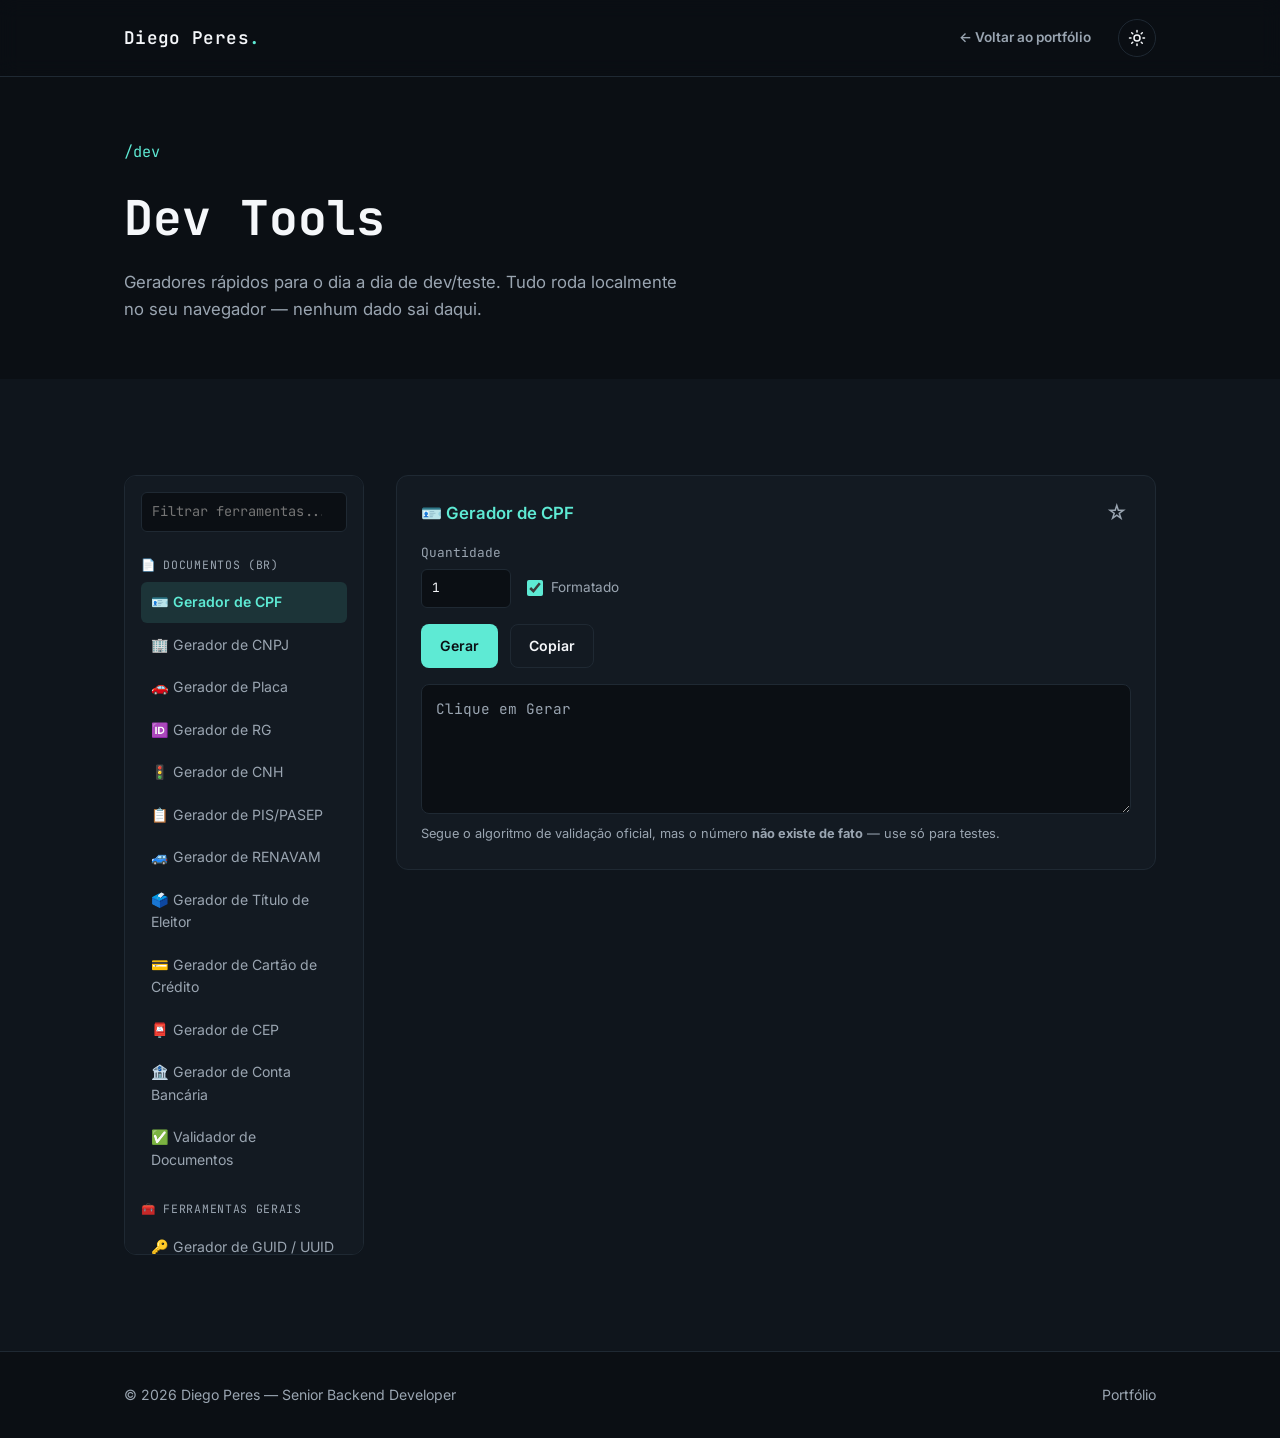
==== commit 9fedc36b: "Adiciona favoritos (estrela) com cópia no topo do menu lateral Cada card ganha um botão de estrela p" ====
--- a/dev/index.html
+++ b/dev/index.html
@@ -75,6 +75,8 @@
                 <nav class="dev-sidebar" aria-label="Ferramentas disponíveis">
                     <input type="search" class="dev-nav__filter" placeholder="Filtrar ferramentas..."
                         aria-label="Filtrar ferramentas">
+
+                    <p class="dev-nav__group dev-nav__group--favoritos is-hidden">⭐ Favoritos</p>
 
                     <p class="dev-nav__group">📄 Documentos (BR)</p>
                     <button type="button" class="dev-nav__link" data-target="cpf">🪪 Gerador de CPF</button>
@@ -260,7 +262,7 @@
 
                     <!-- ===== CPF ===== -->
                     <article class="tool-card" data-tool="cpf">
-                        <h2 class="tool-card__title">🪪 Gerador de CPF</h2>
+                        <div class="tool-card__header"><h2 class="tool-card__title">🪪 Gerador de CPF</h2><button type="button" class="tool-fav-btn" data-tool="cpf" aria-label="Adicionar aos favoritos" aria-pressed="false">☆</button></div>
                         <div class="tool-card__row">
                             <label class="tool-field">
                                 Quantidade
@@ -285,7 +287,7 @@
 
                     <!-- ===== CNPJ ===== -->
                     <article class="tool-card" data-tool="cnpj">
-                        <h2 class="tool-card__title">🏢 Gerador de CNPJ</h2>
+                        <div class="tool-card__header"><h2 class="tool-card__title">🏢 Gerador de CNPJ</h2><button type="button" class="tool-fav-btn" data-tool="cnpj" aria-label="Adicionar aos favoritos" aria-pressed="false">☆</button></div>
                         <div class="tool-card__row">
                             <label class="tool-field">
                                 Quantidade
@@ -310,7 +312,7 @@
 
                     <!-- ===== PLACA ===== -->
                     <article class="tool-card" data-tool="placa">
-                        <h2 class="tool-card__title">🚗 Gerador de Placa</h2>
+                        <div class="tool-card__header"><h2 class="tool-card__title">🚗 Gerador de Placa</h2><button type="button" class="tool-fav-btn" data-tool="placa" aria-label="Adicionar aos favoritos" aria-pressed="false">☆</button></div>
                         <div class="tool-card__row">
                             <label class="tool-field">
                                 Quantidade
@@ -337,7 +339,7 @@
 
                     <!-- ===== RG ===== -->
                     <article class="tool-card" data-tool="rg">
-                        <h2 class="tool-card__title">🆔 Gerador de RG</h2>
+                        <div class="tool-card__header"><h2 class="tool-card__title">🆔 Gerador de RG</h2><button type="button" class="tool-fav-btn" data-tool="rg" aria-label="Adicionar aos favoritos" aria-pressed="false">☆</button></div>
                         <div class="tool-card__row">
                             <label class="tool-field">
                                 Quantidade
@@ -359,7 +361,7 @@
 
                     <!-- ===== CNH ===== -->
                     <article class="tool-card" data-tool="cnh">
-                        <h2 class="tool-card__title">🚦 Gerador de CNH</h2>
+                        <div class="tool-card__header"><h2 class="tool-card__title">🚦 Gerador de CNH</h2><button type="button" class="tool-fav-btn" data-tool="cnh" aria-label="Adicionar aos favoritos" aria-pressed="false">☆</button></div>
                         <div class="tool-card__row">
                             <label class="tool-field">
                                 Quantidade
@@ -379,7 +381,7 @@
 
                     <!-- ===== PIS/PASEP ===== -->
                     <article class="tool-card" data-tool="pis">
-                        <h2 class="tool-card__title">📋 Gerador de PIS/PASEP</h2>
+                        <div class="tool-card__header"><h2 class="tool-card__title">📋 Gerador de PIS/PASEP</h2><button type="button" class="tool-fav-btn" data-tool="pis" aria-label="Adicionar aos favoritos" aria-pressed="false">☆</button></div>
                         <div class="tool-card__row">
                             <label class="tool-field">
                                 Quantidade
@@ -403,7 +405,7 @@
 
                     <!-- ===== RENAVAM ===== -->
                     <article class="tool-card" data-tool="renavam">
-                        <h2 class="tool-card__title">🚙 Gerador de RENAVAM</h2>
+                        <div class="tool-card__header"><h2 class="tool-card__title">🚙 Gerador de RENAVAM</h2><button type="button" class="tool-fav-btn" data-tool="renavam" aria-label="Adicionar aos favoritos" aria-pressed="false">☆</button></div>
                         <div class="tool-card__row">
                             <label class="tool-field">
                                 Quantidade
@@ -423,7 +425,7 @@
 
                     <!-- ===== TÍTULO DE ELEITOR ===== -->
                     <article class="tool-card" data-tool="titulo">
-                        <h2 class="tool-card__title">🗳️ Gerador de Título de Eleitor</h2>
+                        <div class="tool-card__header"><h2 class="tool-card__title">🗳️ Gerador de Título de Eleitor</h2><button type="button" class="tool-fav-btn" data-tool="titulo" aria-label="Adicionar aos favoritos" aria-pressed="false">☆</button></div>
                         <div class="tool-card__row">
                             <label class="tool-field">
                                 Quantidade
@@ -459,7 +461,7 @@
 
                     <!-- ===== CARTÃO DE CRÉDITO ===== -->
                     <article class="tool-card" data-tool="cartao">
-                        <h2 class="tool-card__title">💳 Gerador de Cartão de Crédito</h2>
+                        <div class="tool-card__header"><h2 class="tool-card__title">💳 Gerador de Cartão de Crédito</h2><button type="button" class="tool-fav-btn" data-tool="cartao" aria-label="Adicionar aos favoritos" aria-pressed="false">☆</button></div>
                         <div class="tool-card__row">
                             <label class="tool-field">
                                 Quantidade
@@ -489,7 +491,7 @@
 
                     <!-- ===== CEP ===== -->
                     <article class="tool-card" data-tool="cep">
-                        <h2 class="tool-card__title">📮 Gerador de CEP</h2>
+                        <div class="tool-card__header"><h2 class="tool-card__title">📮 Gerador de CEP</h2><button type="button" class="tool-fav-btn" data-tool="cep" aria-label="Adicionar aos favoritos" aria-pressed="false">☆</button></div>
                         <div class="tool-card__row">
                             <label class="tool-field">
                                 Quantidade
@@ -509,7 +511,7 @@
 
                     <!-- ===== CONTA BANCÁRIA ===== -->
                     <article class="tool-card" data-tool="conta-bancaria">
-                        <h2 class="tool-card__title">🏦 Gerador de Conta Bancária</h2>
+                        <div class="tool-card__header"><h2 class="tool-card__title">🏦 Gerador de Conta Bancária</h2><button type="button" class="tool-fav-btn" data-tool="conta-bancaria" aria-label="Adicionar aos favoritos" aria-pressed="false">☆</button></div>
                         <div class="tool-card__row">
                             <label class="tool-field">
                                 Quantidade
@@ -529,7 +531,7 @@
 
                     <!-- ===== VALIDADOR DE DOCUMENTOS ===== -->
                     <article class="tool-card" data-tool="validador">
-                        <h2 class="tool-card__title">✅ Validador de Documentos</h2>
+                        <div class="tool-card__header"><h2 class="tool-card__title">✅ Validador de Documentos</h2><button type="button" class="tool-fav-btn" data-tool="validador" aria-label="Adicionar aos favoritos" aria-pressed="false">☆</button></div>
                         <div class="tool-card__row">
                             <label class="tool-field">
                                 Tipo
@@ -555,7 +557,7 @@
 
                     <!-- ===== GUID ===== -->
                     <article class="tool-card" data-tool="guid">
-                        <h2 class="tool-card__title">🔑 Gerador de GUID / UUID</h2>
+                        <div class="tool-card__header"><h2 class="tool-card__title">🔑 Gerador de GUID / UUID</h2><button type="button" class="tool-fav-btn" data-tool="guid" aria-label="Adicionar aos favoritos" aria-pressed="false">☆</button></div>
                         <div class="tool-card__row">
                             <label class="tool-field">
                                 Quantidade
@@ -601,7 +603,7 @@
 
                     <!-- ===== SENHA ===== -->
                     <article class="tool-card" data-tool="senha">
-                        <h2 class="tool-card__title">🔒 Gerador de Senha</h2>
+                        <div class="tool-card__header"><h2 class="tool-card__title">🔒 Gerador de Senha</h2><button type="button" class="tool-fav-btn" data-tool="senha" aria-label="Adicionar aos favoritos" aria-pressed="false">☆</button></div>
                         <div class="tool-card__row">
                             <label class="tool-field">
                                 Comprimento
@@ -640,7 +642,7 @@
 
                     <!-- ===== SLUG ===== -->
                     <article class="tool-card" data-tool="slug">
-                        <h2 class="tool-card__title">🔗 Gerador de Slug</h2>
+                        <div class="tool-card__header"><h2 class="tool-card__title">🔗 Gerador de Slug</h2><button type="button" class="tool-fav-btn" data-tool="slug" aria-label="Adicionar aos favoritos" aria-pressed="false">☆</button></div>
                         <input type="text" class="tool-input" aria-label="Texto para gerar slug"
                             placeholder="Ex: Meu Título com Acentuação!">
                         <div class="tool-card__actions">
@@ -653,7 +655,7 @@
 
                     <!-- ===== CODIFICADOR / DECODIFICADOR ===== -->
                     <article class="tool-card" data-tool="base64">
-                        <h2 class="tool-card__title">🔐 Codificador / Decodificador</h2>
+                        <div class="tool-card__header"><h2 class="tool-card__title">🔐 Codificador / Decodificador</h2><button type="button" class="tool-fav-btn" data-tool="base64" aria-label="Adicionar aos favoritos" aria-pressed="false">☆</button></div>
                         <div class="tool-card__row">
                             <label class="tool-field">
                                 Tipo
@@ -677,7 +679,7 @@
 
                     <!-- ===== JWT ===== -->
                     <article class="tool-card" data-tool="jwt">
-                        <h2 class="tool-card__title">🎫 Decodificador de JWT</h2>
+                        <div class="tool-card__header"><h2 class="tool-card__title">🎫 Decodificador de JWT</h2><button type="button" class="tool-fav-btn" data-tool="jwt" aria-label="Adicionar aos favoritos" aria-pressed="false">☆</button></div>
                         <textarea class="tool-input" aria-label="Token JWT"
                             placeholder="Cole o token JWT aqui (header.payload.assinatura)..."></textarea>
                         <div class="tool-card__actions">
@@ -694,7 +696,7 @@
 
                     <!-- ===== JSON ===== -->
                     <article class="tool-card" data-tool="json">
-                        <h2 class="tool-card__title">🗂️ Formatador / Validador de JSON</h2>
+                        <div class="tool-card__header"><h2 class="tool-card__title">🗂️ Formatador / Validador de JSON</h2><button type="button" class="tool-fav-btn" data-tool="json" aria-label="Adicionar aos favoritos" aria-pressed="false">☆</button></div>
                         <textarea class="tool-input" aria-label="JSON de entrada"
                             placeholder='Cole o JSON aqui: {"exemplo": true}'></textarea>
                         <div class="tool-card__actions">
@@ -708,7 +710,7 @@
 
                     <!-- ===== HASH ===== -->
                     <article class="tool-card" data-tool="hash">
-                        <h2 class="tool-card__title">#️⃣ Hash de Texto</h2>
+                        <div class="tool-card__header"><h2 class="tool-card__title">#️⃣ Hash de Texto</h2><button type="button" class="tool-fav-btn" data-tool="hash" aria-label="Adicionar aos favoritos" aria-pressed="false">☆</button></div>
                         <textarea class="tool-input" aria-label="Texto para gerar hash"
                             placeholder="Digite ou cole o texto..."></textarea>
                         <div class="tool-card__row">
@@ -732,7 +734,7 @@
 
                     <!-- ===== TIMESTAMP ===== -->
                     <article class="tool-card" data-tool="timestamp">
-                        <h2 class="tool-card__title">⏱️ Conversor de Timestamp Unix</h2>
+                        <div class="tool-card__header"><h2 class="tool-card__title">⏱️ Conversor de Timestamp Unix</h2><button type="button" class="tool-fav-btn" data-tool="timestamp" aria-label="Adicionar aos favoritos" aria-pressed="false">☆</button></div>
                         <div class="tool-card__row">
                             <label class="tool-field">
                                 Timestamp
@@ -765,7 +767,7 @@
 
                     <!-- ===== LOREM IPSUM ===== -->
                     <article class="tool-card" data-tool="lorem">
-                        <h2 class="tool-card__title">📝 Gerador de Lorem Ipsum</h2>
+                        <div class="tool-card__header"><h2 class="tool-card__title">📝 Gerador de Lorem Ipsum</h2><button type="button" class="tool-fav-btn" data-tool="lorem" aria-label="Adicionar aos favoritos" aria-pressed="false">☆</button></div>
                         <div class="tool-card__row">
                             <label class="tool-field">
                                 Quantidade
@@ -790,7 +792,7 @@
 
                     <!-- ===== QR CODE ===== -->
                     <article class="tool-card" data-tool="qrcode">
-                        <h2 class="tool-card__title">🔳 Gerador de QR Code</h2>
+                        <div class="tool-card__header"><h2 class="tool-card__title">🔳 Gerador de QR Code</h2><button type="button" class="tool-fav-btn" data-tool="qrcode" aria-label="Adicionar aos favoritos" aria-pressed="false">☆</button></div>
                         <input type="text" class="tool-input qr-input" maxlength="213"
                             aria-label="Texto ou URL para o QR Code" placeholder="Texto ou URL (máx. 213 caracteres)">
                         <div class="tool-card__actions">
@@ -807,7 +809,7 @@
 
                     <!-- ===== QR WI-FI ===== -->
                     <article class="tool-card" data-tool="qr-wifi">
-                        <h2 class="tool-card__title">📶 QR Code de Wi-Fi</h2>
+                        <div class="tool-card__header"><h2 class="tool-card__title">📶 QR Code de Wi-Fi</h2><button type="button" class="tool-fav-btn" data-tool="qr-wifi" aria-label="Adicionar aos favoritos" aria-pressed="false">☆</button></div>
                         <div class="tool-card__row">
                             <label class="tool-field">
                                 Rede (SSID)
@@ -837,7 +839,7 @@
 
                     <!-- ===== QR PIX ===== -->
                     <article class="tool-card" data-tool="qr-pix">
-                        <h2 class="tool-card__title">💸 QR Code Pix</h2>
+                        <div class="tool-card__header"><h2 class="tool-card__title">💸 QR Code Pix</h2><button type="button" class="tool-fav-btn" data-tool="qr-pix" aria-label="Adicionar aos favoritos" aria-pressed="false">☆</button></div>
                         <div class="tool-card__row">
                             <label class="tool-field">
                                 Chave Pix
@@ -873,7 +875,7 @@
 
                     <!-- ===== CÓDIGO DE BARRAS ===== -->
                     <article class="tool-card" data-tool="codigo-barras">
-                        <h2 class="tool-card__title">🏷️ Gerador de Código de Barras</h2>
+                        <div class="tool-card__header"><h2 class="tool-card__title">🏷️ Gerador de Código de Barras</h2><button type="button" class="tool-fav-btn" data-tool="codigo-barras" aria-label="Adicionar aos favoritos" aria-pressed="false">☆</button></div>
                         <input type="text" class="barcode-input" aria-label="Texto para o código de barras"
                             placeholder="Texto (Code 128)">
                         <div class="tool-card__actions">
@@ -891,7 +893,7 @@
 
                     <!-- ===== TEXTO EM BINÁRIO ===== -->
                     <article class="tool-card" data-tool="binario-texto">
-                        <h2 class="tool-card__title">💾 Texto em Binário</h2>
+                        <div class="tool-card__header"><h2 class="tool-card__title">💾 Texto em Binário</h2><button type="button" class="tool-fav-btn" data-tool="binario-texto" aria-label="Adicionar aos favoritos" aria-pressed="false">☆</button></div>
                         <textarea class="tool-input" aria-label="Texto ou binário"
                             placeholder="Cole o texto ou o binário aqui..."></textarea>
                         <div class="tool-card__actions">
@@ -905,7 +907,7 @@
 
                     <!-- ===== CÓDIGO MORSE ===== -->
                     <article class="tool-card" data-tool="morse">
-                        <h2 class="tool-card__title">📡 Código Morse</h2>
+                        <div class="tool-card__header"><h2 class="tool-card__title">📡 Código Morse</h2><button type="button" class="tool-fav-btn" data-tool="morse" aria-label="Adicionar aos favoritos" aria-pressed="false">☆</button></div>
                         <textarea class="tool-input" aria-label="Texto ou código morse"
                             placeholder="Cole o texto ou o código morse aqui..."></textarea>
                         <div class="tool-card__actions">
@@ -919,7 +921,7 @@
 
                     <!-- ===== BASE NUMÉRICA ===== -->
                     <article class="tool-card" data-tool="base-numerica">
-                        <h2 class="tool-card__title">🔢 Conversor de Base Numérica</h2>
+                        <div class="tool-card__header"><h2 class="tool-card__title">🔢 Conversor de Base Numérica</h2><button type="button" class="tool-fav-btn" data-tool="base-numerica" aria-label="Adicionar aos favoritos" aria-pressed="false">☆</button></div>
                         <div class="tool-card__row">
                             <label class="tool-field">
                                 Valor
@@ -945,7 +947,7 @@
 
                     <!-- ===== NÚMERO POR EXTENSO ===== -->
                     <article class="tool-card" data-tool="extenso">
-                        <h2 class="tool-card__title">🔡 Número por Extenso</h2>
+                        <div class="tool-card__header"><h2 class="tool-card__title">🔡 Número por Extenso</h2><button type="button" class="tool-fav-btn" data-tool="extenso" aria-label="Adicionar aos favoritos" aria-pressed="false">☆</button></div>
                         <input type="number" class="extenso-input" aria-label="Número" placeholder="Ex: 1988">
                         <div class="tool-card__actions">
                             <button type="button" class="btn btn--primary extenso-gerar">Converter</button>
@@ -957,14 +959,14 @@
 
                     <!-- ===== SÍMBOLOS E EMOJIS ===== -->
                     <article class="tool-card" data-tool="simbolos">
-                        <h2 class="tool-card__title">😀 Símbolos e Emojis para Copiar</h2>
+                        <div class="tool-card__header"><h2 class="tool-card__title">😀 Símbolos e Emojis para Copiar</h2><button type="button" class="tool-fav-btn" data-tool="simbolos" aria-label="Adicionar aos favoritos" aria-pressed="false">☆</button></div>
                         <p class="tool-hint">Clique em qualquer item para copiar.</p>
                         <div class="simbolos-grid"></div>
                     </article>
 
                     <!-- ===== NAVEGADOR E SISTEMA ===== -->
                     <article class="tool-card" data-tool="ambiente">
-                        <h2 class="tool-card__title">🖥️ Navegador e Sistema</h2>
+                        <div class="tool-card__header"><h2 class="tool-card__title">🖥️ Navegador e Sistema</h2><button type="button" class="tool-fav-btn" data-tool="ambiente" aria-label="Adicionar aos favoritos" aria-pressed="false">☆</button></div>
                         <div class="tool-card__actions">
                             <button type="button" class="btn btn--primary ambiente-detectar">Detectar</button>
                             <button type="button" class="btn btn--outline tool-copy">Copiar</button>
@@ -976,7 +978,7 @@
 
                     <!-- ===== MEU IP ===== -->
                     <article class="tool-card" data-tool="meuip">
-                        <h2 class="tool-card__title">🌍 Meu IP Público</h2>
+                        <div class="tool-card__header"><h2 class="tool-card__title">🌍 Meu IP Público</h2><button type="button" class="tool-fav-btn" data-tool="meuip" aria-label="Adicionar aos favoritos" aria-pressed="false">☆</button></div>
                         <div class="tool-card__actions">
                             <button type="button" class="btn btn--primary ip-buscar">Buscar meu IP</button>
                             <button type="button" class="btn btn--outline tool-copy">Copiar</button>
@@ -991,7 +993,7 @@
 
                     <!-- ===== LINK DO WHATSAPP ===== -->
                     <article class="tool-card" data-tool="whatsapp-link">
-                        <h2 class="tool-card__title">💬 Gerador de Link do WhatsApp</h2>
+                        <div class="tool-card__header"><h2 class="tool-card__title">💬 Gerador de Link do WhatsApp</h2><button type="button" class="tool-fav-btn" data-tool="whatsapp-link" aria-label="Adicionar aos favoritos" aria-pressed="false">☆</button></div>
                         <label class="tool-field">
                             Telefone (com DDI e DDD)
                             <input type="text" class="wa-telefone" placeholder="5541999999999">
@@ -1008,7 +1010,7 @@
 
                     <!-- ===== ESTATÍSTICAS DE TEXTO ===== -->
                     <article class="tool-card" data-tool="stats-texto">
-                        <h2 class="tool-card__title">📊 Estatísticas de Texto</h2>
+                        <div class="tool-card__header"><h2 class="tool-card__title">📊 Estatísticas de Texto</h2><button type="button" class="tool-fav-btn" data-tool="stats-texto" aria-label="Adicionar aos favoritos" aria-pressed="false">☆</button></div>
                         <textarea class="tool-input" aria-label="Texto para analisar"
                             placeholder="Cole o texto aqui..."></textarea>
                         <div class="tool-card__row">
@@ -1027,7 +1029,7 @@
 
                     <!-- ===== TRANSFORMADOR DE TEXTO ===== -->
                     <article class="tool-card" data-tool="transformar-texto">
-                        <h2 class="tool-card__title">🔄 Transformador de Texto</h2>
+                        <div class="tool-card__header"><h2 class="tool-card__title">🔄 Transformador de Texto</h2><button type="button" class="tool-fav-btn" data-tool="transformar-texto" aria-label="Adicionar aos favoritos" aria-pressed="false">☆</button></div>
                         <textarea class="tool-input" aria-label="Texto de entrada"
                             placeholder="Cole o texto aqui..."></textarea>
                         <div class="tool-card__row">
@@ -1054,7 +1056,7 @@
 
                     <!-- ===== ORDENADOR DE LINHAS ===== -->
                     <article class="tool-card" data-tool="ordenar-linhas">
-                        <h2 class="tool-card__title">🔀 Ordenador de Linhas</h2>
+                        <div class="tool-card__header"><h2 class="tool-card__title">🔀 Ordenador de Linhas</h2><button type="button" class="tool-fav-btn" data-tool="ordenar-linhas" aria-label="Adicionar aos favoritos" aria-pressed="false">☆</button></div>
                         <textarea class="tool-input" aria-label="Linhas para ordenar"
                             placeholder="Uma linha por item..."></textarea>
                         <div class="tool-card__row">
@@ -1077,7 +1079,7 @@
 
                     <!-- ===== DIVISOR DE TEXTO ===== -->
                     <article class="tool-card" data-tool="dividir-texto">
-                        <h2 class="tool-card__title">✂️ Divisor de Texto</h2>
+                        <div class="tool-card__header"><h2 class="tool-card__title">✂️ Divisor de Texto</h2><button type="button" class="tool-fav-btn" data-tool="dividir-texto" aria-label="Adicionar aos favoritos" aria-pressed="false">☆</button></div>
                         <textarea class="tool-input" aria-label="Texto para dividir"
                             placeholder="Cole o texto aqui..."></textarea>
                         <div class="tool-card__row">
@@ -1096,7 +1098,7 @@
 
                     <!-- ===== BUSCAR E SUBSTITUIR ===== -->
                     <article class="tool-card" data-tool="buscar-substituir">
-                        <h2 class="tool-card__title">🔍 Buscar e Substituir</h2>
+                        <div class="tool-card__header"><h2 class="tool-card__title">🔍 Buscar e Substituir</h2><button type="button" class="tool-fav-btn" data-tool="buscar-substituir" aria-label="Adicionar aos favoritos" aria-pressed="false">☆</button></div>
                         <textarea class="tool-input" aria-label="Texto de entrada"
                             placeholder="Cole o texto aqui..."></textarea>
                         <div class="tool-card__row">
@@ -1119,7 +1121,7 @@
 
                     <!-- ===== INFORMAÇÕES DE CARACTERE ===== -->
                     <article class="tool-card" data-tool="char-info">
-                        <h2 class="tool-card__title">🔎 Informações de Caractere</h2>
+                        <div class="tool-card__header"><h2 class="tool-card__title">🔎 Informações de Caractere</h2><button type="button" class="tool-fav-btn" data-tool="char-info" aria-label="Adicionar aos favoritos" aria-pressed="false">☆</button></div>
                         <input type="text" class="char-input" maxlength="2" aria-label="Caractere"
                             placeholder="Digite um caractere">
                         <div class="tool-card__actions">
@@ -1132,7 +1134,7 @@
 
                     <!-- ===== TEXTO DE CABEÇA PRA BAIXO ===== -->
                     <article class="tool-card" data-tool="texto-invertido">
-                        <h2 class="tool-card__title">🙃 Texto de Cabeça pra Baixo</h2>
+                        <div class="tool-card__header"><h2 class="tool-card__title">🙃 Texto de Cabeça pra Baixo</h2><button type="button" class="tool-fav-btn" data-tool="texto-invertido" aria-label="Adicionar aos favoritos" aria-pressed="false">☆</button></div>
                         <input type="text" class="tool-input" aria-label="Texto" placeholder="Digite o texto...">
                         <div class="tool-card__actions">
                             <button type="button" class="btn btn--primary flip-generate">Inverter</button>
@@ -1144,7 +1146,7 @@
 
                     <!-- ===== LETRAS EMPILHADAS ===== -->
                     <article class="tool-card" data-tool="letras-empilhadas">
-                        <h2 class="tool-card__title">🔠 Letras Empilhadas</h2>
+                        <div class="tool-card__header"><h2 class="tool-card__title">🔠 Letras Empilhadas</h2><button type="button" class="tool-fav-btn" data-tool="letras-empilhadas" aria-label="Adicionar aos favoritos" aria-pressed="false">☆</button></div>
                         <input type="text" class="tool-input" aria-label="Texto" placeholder="Digite o texto...">
                         <div class="tool-card__actions">
                             <button type="button" class="btn btn--primary stack-generate">Empilhar</button>
@@ -1156,7 +1158,7 @@
 
                     <!-- ===== PREFIXO E SUFIXO ===== -->
                     <article class="tool-card" data-tool="prefixo-sufixo">
-                        <h2 class="tool-card__title">🧩 Adicionar Prefixo e Sufixo</h2>
+                        <div class="tool-card__header"><h2 class="tool-card__title">🧩 Adicionar Prefixo e Sufixo</h2><button type="button" class="tool-fav-btn" data-tool="prefixo-sufixo" aria-label="Adicionar aos favoritos" aria-pressed="false">☆</button></div>
                         <textarea class="tool-input" aria-label="Linhas de entrada"
                             placeholder="Uma linha por item..."></textarea>
                         <div class="tool-card__row">
@@ -1179,7 +1181,7 @@
 
                     <!-- ===== COMPARAR TEXTOS ===== -->
                     <article class="tool-card" data-tool="comparar-textos">
-                        <h2 class="tool-card__title">🆚 Comparar Textos</h2>
+                        <div class="tool-card__header"><h2 class="tool-card__title">🆚 Comparar Textos</h2><button type="button" class="tool-fav-btn" data-tool="comparar-textos" aria-label="Adicionar aos favoritos" aria-pressed="false">☆</button></div>
                         <textarea class="tool-input compare-a" aria-label="Texto A" placeholder="Texto A..."></textarea>
                         <textarea class="tool-input compare-b" aria-label="Texto B" placeholder="Texto B..."></textarea>
                         <div class="tool-card__actions">
@@ -1192,7 +1194,7 @@
 
                     <!-- ===== NÚMEROS ROMANOS ===== -->
                     <article class="tool-card" data-tool="romanos">
-                        <h2 class="tool-card__title">🏛️ Números Romanos</h2>
+                        <div class="tool-card__header"><h2 class="tool-card__title">🏛️ Números Romanos</h2><button type="button" class="tool-fav-btn" data-tool="romanos" aria-label="Adicionar aos favoritos" aria-pressed="false">☆</button></div>
                         <div class="tool-card__row">
                             <label class="tool-field">
                                 Decimal (1-3999)
@@ -1218,7 +1220,7 @@
 
                     <!-- ===== FATORAÇÃO ===== -->
                     <article class="tool-card" data-tool="fatoracao">
-                        <h2 class="tool-card__title">🧮 Fatoração em Primos</h2>
+                        <div class="tool-card__header"><h2 class="tool-card__title">🧮 Fatoração em Primos</h2><button type="button" class="tool-fav-btn" data-tool="fatoracao" aria-label="Adicionar aos favoritos" aria-pressed="false">☆</button></div>
                         <input type="number" class="fatoracao-input" min="2" aria-label="Número para fatorar"
                             placeholder="Ex: 360">
                         <div class="tool-card__actions">
@@ -1231,7 +1233,7 @@
 
                     <!-- ===== MDC / MMC ===== -->
                     <article class="tool-card" data-tool="mdc-mmc">
-                        <h2 class="tool-card__title">➗ MDC / MMC</h2>
+                        <div class="tool-card__header"><h2 class="tool-card__title">➗ MDC / MMC</h2><button type="button" class="tool-fav-btn" data-tool="mdc-mmc" aria-label="Adicionar aos favoritos" aria-pressed="false">☆</button></div>
                         <label class="tool-field">
                             Números (separados por vírgula)
                             <input type="text" class="mdc-numeros" placeholder="Ex: 12, 18, 30">
@@ -1246,7 +1248,7 @@
 
                     <!-- ===== PORCENTAGEM ===== -->
                     <article class="tool-card" data-tool="porcentagem">
-                        <h2 class="tool-card__title">💯 Calculadora de Porcentagem</h2>
+                        <div class="tool-card__header"><h2 class="tool-card__title">💯 Calculadora de Porcentagem</h2><button type="button" class="tool-fav-btn" data-tool="porcentagem" aria-label="Adicionar aos favoritos" aria-pressed="false">☆</button></div>
                         <div class="tool-card__row">
                             <label class="tool-field">
                                 Quanto é
@@ -1278,7 +1280,7 @@
 
                     <!-- ===== REGRA DE TRÊS ===== -->
                     <article class="tool-card" data-tool="regra-tres">
-                        <h2 class="tool-card__title">📏 Regra de Três Simples</h2>
+                        <div class="tool-card__header"><h2 class="tool-card__title">📏 Regra de Três Simples</h2><button type="button" class="tool-fav-btn" data-tool="regra-tres" aria-label="Adicionar aos favoritos" aria-pressed="false">☆</button></div>
                         <div class="tool-card__row">
                             <label class="tool-field">
                                 A
@@ -1304,7 +1306,7 @@
 
                     <!-- ===== RESTO DA DIVISÃO ===== -->
                     <article class="tool-card" data-tool="resto-divisao">
-                        <h2 class="tool-card__title">✖️ Resto da Divisão</h2>
+                        <div class="tool-card__header"><h2 class="tool-card__title">✖️ Resto da Divisão</h2><button type="button" class="tool-fav-btn" data-tool="resto-divisao" aria-label="Adicionar aos favoritos" aria-pressed="false">☆</button></div>
                         <div class="tool-card__row">
                             <label class="tool-field">
                                 Dividendo
@@ -1325,7 +1327,7 @@
 
                     <!-- ===== CONVERSOR DE UNIDADES ===== -->
                     <article class="tool-card" data-tool="unidades">
-                        <h2 class="tool-card__title">⚖️ Conversor de Unidades</h2>
+                        <div class="tool-card__header"><h2 class="tool-card__title">⚖️ Conversor de Unidades</h2><button type="button" class="tool-fav-btn" data-tool="unidades" aria-label="Adicionar aos favoritos" aria-pressed="false">☆</button></div>
                         <div class="tool-card__row">
                             <label class="tool-field">
                                 Categoria
@@ -1361,7 +1363,7 @@
 
                     <!-- ===== CALCULADORA DE FRAÇÃO ===== -->
                     <article class="tool-card" data-tool="fracao">
-                        <h2 class="tool-card__title">🍕 Calculadora de Fração</h2>
+                        <div class="tool-card__header"><h2 class="tool-card__title">🍕 Calculadora de Fração</h2><button type="button" class="tool-fav-btn" data-tool="fracao" aria-label="Adicionar aos favoritos" aria-pressed="false">☆</button></div>
                         <div class="tool-card__row">
                             <label class="tool-field">
                                 Numerador A
@@ -1399,7 +1401,7 @@
 
                     <!-- ===== CALCULADORA DE ÁREA ===== -->
                     <article class="tool-card" data-tool="area">
-                        <h2 class="tool-card__title">📐 Calculadora de Área</h2>
+                        <div class="tool-card__header"><h2 class="tool-card__title">📐 Calculadora de Área</h2><button type="button" class="tool-fav-btn" data-tool="area" aria-label="Adicionar aos favoritos" aria-pressed="false">☆</button></div>
                         <div class="tool-card__row">
                             <label class="tool-field">
                                 Forma
@@ -1430,7 +1432,7 @@
 
                     <!-- ===== DIAS ENTRE DATAS ===== -->
                     <article class="tool-card" data-tool="dias-entre-datas">
-                        <h2 class="tool-card__title">📆 Dias entre Datas</h2>
+                        <div class="tool-card__header"><h2 class="tool-card__title">📆 Dias entre Datas</h2><button type="button" class="tool-fav-btn" data-tool="dias-entre-datas" aria-label="Adicionar aos favoritos" aria-pressed="false">☆</button></div>
                         <div class="tool-card__row">
                             <label class="tool-field">
                                 Data inicial
@@ -1451,7 +1453,7 @@
 
                     <!-- ===== SOMAR / SUBTRAIR DIAS ===== -->
                     <article class="tool-card" data-tool="somar-dias">
-                        <h2 class="tool-card__title">➕ Somar / Subtrair Dias</h2>
+                        <div class="tool-card__header"><h2 class="tool-card__title">➕ Somar / Subtrair Dias</h2><button type="button" class="tool-fav-btn" data-tool="somar-dias" aria-label="Adicionar aos favoritos" aria-pressed="false">☆</button></div>
                         <div class="tool-card__row">
                             <label class="tool-field">
                                 Data base
@@ -1472,7 +1474,7 @@
 
                     <!-- ===== FERIADOS NACIONAIS ===== -->
                     <article class="tool-card" data-tool="feriados">
-                        <h2 class="tool-card__title">🎉 Feriados Nacionais e Estaduais</h2>
+                        <div class="tool-card__header"><h2 class="tool-card__title">🎉 Feriados Nacionais e Estaduais</h2><button type="button" class="tool-fav-btn" data-tool="feriados" aria-label="Adicionar aos favoritos" aria-pressed="false">☆</button></div>
                         <div class="tool-card__row">
                             <label class="tool-field">
                                 Ano
@@ -1529,7 +1531,7 @@
 
                     <!-- ===== DIAS ÚTEIS ===== -->
                     <article class="tool-card" data-tool="dias-uteis">
-                        <h2 class="tool-card__title">💼 Calculadora de Dias Úteis</h2>
+                        <div class="tool-card__header"><h2 class="tool-card__title">💼 Calculadora de Dias Úteis</h2><button type="button" class="tool-fav-btn" data-tool="dias-uteis" aria-label="Adicionar aos favoritos" aria-pressed="false">☆</button></div>
                         <div class="tool-card__row">
                             <label class="tool-field">
                                 Data inicial
@@ -1551,7 +1553,7 @@
 
                     <!-- ===== CALCULAR IDADE ===== -->
                     <article class="tool-card" data-tool="calcular-idade">
-                        <h2 class="tool-card__title">🎂 Calcular Idade</h2>
+                        <div class="tool-card__header"><h2 class="tool-card__title">🎂 Calcular Idade</h2><button type="button" class="tool-fav-btn" data-tool="calcular-idade" aria-label="Adicionar aos favoritos" aria-pressed="false">☆</button></div>
                         <label class="tool-field">
                             Data de nascimento
                             <input type="date" class="idade-nascimento" min="1900-01-01" max="2100-12-31">
@@ -1566,7 +1568,7 @@
 
                     <!-- ===== SIGNO DO ZODÍACO ===== -->
                     <article class="tool-card" data-tool="signo">
-                        <h2 class="tool-card__title">♈ Signo do Zodíaco</h2>
+                        <div class="tool-card__header"><h2 class="tool-card__title">♈ Signo do Zodíaco</h2><button type="button" class="tool-fav-btn" data-tool="signo" aria-label="Adicionar aos favoritos" aria-pressed="false">☆</button></div>
                         <label class="tool-field">
                             Data de nascimento
                             <input type="date" class="signo-data" min="1900-01-01" max="2100-12-31">
@@ -1581,7 +1583,7 @@
 
                     <!-- ===== FASE DA LUA ===== -->
                     <article class="tool-card" data-tool="fase-lua">
-                        <h2 class="tool-card__title">🌙 Fase da Lua</h2>
+                        <div class="tool-card__header"><h2 class="tool-card__title">🌙 Fase da Lua</h2><button type="button" class="tool-fav-btn" data-tool="fase-lua" aria-label="Adicionar aos favoritos" aria-pressed="false">☆</button></div>
                         <label class="tool-field">
                             Data
                             <input type="date" class="lua-data" min="1900-01-01" max="2100-12-31">
@@ -1598,7 +1600,7 @@
 
                     <!-- ===== EMENDA DE FERIADOS ===== -->
                     <article class="tool-card" data-tool="feriadao">
-                        <h2 class="tool-card__title">🏖️ Emenda de Feriados (Feriadão)</h2>
+                        <div class="tool-card__header"><h2 class="tool-card__title">🏖️ Emenda de Feriados (Feriadão)</h2><button type="button" class="tool-fav-btn" data-tool="feriadao" aria-label="Adicionar aos favoritos" aria-pressed="false">☆</button></div>
                         <label class="tool-field">
                             Ano
                             <input type="number" class="feriadao-ano" placeholder="2026">
@@ -1618,7 +1620,7 @@
 
                     <!-- ===== PLANEJADOR DE FÉRIAS ===== -->
                     <article class="tool-card" data-tool="planejador-ferias">
-                        <h2 class="tool-card__title">🗓️ Planejador de Férias</h2>
+                        <div class="tool-card__header"><h2 class="tool-card__title">🗓️ Planejador de Férias</h2><button type="button" class="tool-fav-btn" data-tool="planejador-ferias" aria-label="Adicionar aos favoritos" aria-pressed="false">☆</button></div>
                         <div class="tool-card__row">
                             <label class="tool-field">
                                 Período
@@ -1702,7 +1704,7 @@
 
                     <!-- ===== CRONÔMETRO / CONTAGEM ===== -->
                     <article class="tool-card" data-tool="cronometro">
-                        <h2 class="tool-card__title">⏲️ Cronômetro e Contagem Regressiva</h2>
+                        <div class="tool-card__header"><h2 class="tool-card__title">⏲️ Cronômetro e Contagem Regressiva</h2><button type="button" class="tool-fav-btn" data-tool="cronometro" aria-label="Adicionar aos favoritos" aria-pressed="false">☆</button></div>
                         <div class="timer-display">00:00:00</div>
                         <div class="tool-card__row">
                             <label class="tool-field">
@@ -1722,7 +1724,7 @@
 
                     <!-- ===== POMODORO ===== -->
                     <article class="tool-card" data-tool="pomodoro">
-                        <h2 class="tool-card__title">🍅 Pomodoro Timer</h2>
+                        <div class="tool-card__header"><h2 class="tool-card__title">🍅 Pomodoro Timer</h2><button type="button" class="tool-fav-btn" data-tool="pomodoro" aria-label="Adicionar aos favoritos" aria-pressed="false">☆</button></div>
                         <div class="timer-display pomodoro-display">25:00</div>
                         <p class="tool-hint pomodoro-status">Foco</p>
                         <div class="tool-card__row">
@@ -1744,7 +1746,7 @@
 
                     <!-- ===== SIMULADOR DE POUPANÇA ===== -->
                     <article class="tool-card" data-tool="poupanca">
-                        <h2 class="tool-card__title">🐷 Simulador de Poupança</h2>
+                        <div class="tool-card__header"><h2 class="tool-card__title">🐷 Simulador de Poupança</h2><button type="button" class="tool-fav-btn" data-tool="poupanca" aria-label="Adicionar aos favoritos" aria-pressed="false">☆</button></div>
                         <div class="tool-card__row">
                             <label class="tool-field">
                                 Valor inicial
@@ -1773,7 +1775,7 @@
 
                     <!-- ===== SIMULADOR DE FINANCIAMENTO ===== -->
                     <article class="tool-card" data-tool="financiamento">
-                        <h2 class="tool-card__title">🏠 Simulador de Financiamento</h2>
+                        <div class="tool-card__header"><h2 class="tool-card__title">🏠 Simulador de Financiamento</h2><button type="button" class="tool-fav-btn" data-tool="financiamento" aria-label="Adicionar aos favoritos" aria-pressed="false">☆</button></div>
                         <div class="tool-card__row">
                             <label class="tool-field">
                                 Valor financiado
@@ -1800,7 +1802,7 @@
 
                     <!-- ===== CONVERSOR DE MOEDAS ===== -->
                     <article class="tool-card" data-tool="moeda">
-                        <h2 class="tool-card__title">💱 Conversor de Moedas</h2>
+                        <div class="tool-card__header"><h2 class="tool-card__title">💱 Conversor de Moedas</h2><button type="button" class="tool-fav-btn" data-tool="moeda" aria-label="Adicionar aos favoritos" aria-pressed="false">☆</button></div>
                         <div class="tool-card__row">
                             <label class="tool-field">
                                 Valor
@@ -1839,7 +1841,7 @@
 
                     <!-- ===== SALÁRIO MÍNIMO ===== -->
                     <article class="tool-card" data-tool="salario-minimo">
-                        <h2 class="tool-card__title">💵 Salário Mínimo por Ano</h2>
+                        <div class="tool-card__header"><h2 class="tool-card__title">💵 Salário Mínimo por Ano</h2><button type="button" class="tool-fav-btn" data-tool="salario-minimo" aria-label="Adicionar aos favoritos" aria-pressed="false">☆</button></div>
                         <label class="tool-field">
                             Ano
                             <input type="number" class="sm-ano" placeholder="2026" min="1900" max="2100">
@@ -1854,7 +1856,7 @@
 
                     <!-- ===== CONVERSOR DE CORES ===== -->
                     <article class="tool-card" data-tool="cor-conversor">
-                        <h2 class="tool-card__title">🎨 Conversor de Cores</h2>
+                        <div class="tool-card__header"><h2 class="tool-card__title">🎨 Conversor de Cores</h2><button type="button" class="tool-fav-btn" data-tool="cor-conversor" aria-label="Adicionar aos favoritos" aria-pressed="false">☆</button></div>
                         <div class="tool-card__row">
                             <label class="tool-field">
                                 Cor
@@ -1882,7 +1884,7 @@
 
                     <!-- ===== GRADIENTE CSS ===== -->
                     <article class="tool-card" data-tool="gradiente-css">
-                        <h2 class="tool-card__title">🌈 Gerador de Gradiente CSS</h2>
+                        <div class="tool-card__header"><h2 class="tool-card__title">🌈 Gerador de Gradiente CSS</h2><button type="button" class="tool-fav-btn" data-tool="gradiente-css" aria-label="Adicionar aos favoritos" aria-pressed="false">☆</button></div>
                         <div class="tool-card__row">
                             <label class="tool-field">
                                 Cor 1
@@ -1915,7 +1917,7 @@
 
                     <!-- ===== BOX-SHADOW CSS ===== -->
                     <article class="tool-card" data-tool="box-shadow-css">
-                        <h2 class="tool-card__title">🌫️ Gerador de Box-Shadow</h2>
+                        <div class="tool-card__header"><h2 class="tool-card__title">🌫️ Gerador de Box-Shadow</h2><button type="button" class="tool-fav-btn" data-tool="box-shadow-css" aria-label="Adicionar aos favoritos" aria-pressed="false">☆</button></div>
                         <div class="tool-card__row">
                             <label class="tool-field">
                                 X
@@ -1959,7 +1961,7 @@
 
                     <!-- ===== BORDER-RADIUS CSS ===== -->
                     <article class="tool-card" data-tool="border-radius-css">
-                        <h2 class="tool-card__title">⬜ Gerador de Border-Radius</h2>
+                        <div class="tool-card__header"><h2 class="tool-card__title">⬜ Gerador de Border-Radius</h2><button type="button" class="tool-fav-btn" data-tool="border-radius-css" aria-label="Adicionar aos favoritos" aria-pressed="false">☆</button></div>
                         <div class="tool-card__row">
                             <label class="tool-field">
                                 Superior esquerdo
@@ -1991,7 +1993,7 @@
 
                     <!-- ===== TESTADOR DE REGEX ===== -->
                     <article class="tool-card" data-tool="regex-tester">
-                        <h2 class="tool-card__title">🧪 Testador de Regex</h2>
+                        <div class="tool-card__header"><h2 class="tool-card__title">🧪 Testador de Regex</h2><button type="button" class="tool-fav-btn" data-tool="regex-tester" aria-label="Adicionar aos favoritos" aria-pressed="false">☆</button></div>
                         <div class="tool-card__row">
                             <label class="tool-field">
                                 Padrão
@@ -2014,7 +2016,7 @@
 
                     <!-- ===== EXPLICADOR DE CRON ===== -->
                     <article class="tool-card" data-tool="cron-explicador">
-                        <h2 class="tool-card__title">⏰ Explicador de Cron</h2>
+                        <div class="tool-card__header"><h2 class="tool-card__title">⏰ Explicador de Cron</h2><button type="button" class="tool-fav-btn" data-tool="cron-explicador" aria-label="Adicionar aos favoritos" aria-pressed="false">☆</button></div>
                         <input type="text" class="cron-input" aria-label="Expressão cron" placeholder="*/15 * * * *">
                         <div class="tool-card__actions">
                             <button type="button" class="btn btn--primary cron-explicar">Explicar</button>
@@ -2027,7 +2029,7 @@
 
                     <!-- ===== FUSO HORÁRIO ===== -->
                     <article class="tool-card" data-tool="fuso-horario">
-                        <h2 class="tool-card__title">🌍 Conversor de Fuso Horário</h2>
+                        <div class="tool-card__header"><h2 class="tool-card__title">🌍 Conversor de Fuso Horário</h2><button type="button" class="tool-fav-btn" data-tool="fuso-horario" aria-label="Adicionar aos favoritos" aria-pressed="false">☆</button></div>
                         <div class="tool-card__row">
                             <label class="tool-field">
                                 Data e hora
@@ -2056,7 +2058,7 @@
 
                     <!-- ===== CALCULADORA DE SUB-REDE ===== -->
                     <article class="tool-card" data-tool="subnet-calculadora">
-                        <h2 class="tool-card__title">🖧 Calculadora de Sub-rede (CIDR)</h2>
+                        <div class="tool-card__header"><h2 class="tool-card__title">🖧 Calculadora de Sub-rede (CIDR)</h2><button type="button" class="tool-fav-btn" data-tool="subnet-calculadora" aria-label="Adicionar aos favoritos" aria-pressed="false">☆</button></div>
                         <input type="text" class="subnet-input" aria-label="Endereço IP com CIDR"
                             placeholder="192.168.1.10/24">
                         <div class="tool-card__actions">
@@ -2069,7 +2071,7 @@
 
                     <!-- ===== PARSER DE USER-AGENT ===== -->
                     <article class="tool-card" data-tool="user-agent-parser">
-                        <h2 class="tool-card__title">🕵️ Parser de User-Agent</h2>
+                        <div class="tool-card__header"><h2 class="tool-card__title">🕵️ Parser de User-Agent</h2><button type="button" class="tool-fav-btn" data-tool="user-agent-parser" aria-label="Adicionar aos favoritos" aria-pressed="false">☆</button></div>
                         <textarea class="tool-input ua-input" aria-label="User-Agent"
                             placeholder="Cole o User-Agent aqui, ou deixe em branco pra usar o seu"></textarea>
                         <div class="tool-card__actions">
@@ -2087,7 +2089,7 @@
 
                     <!-- ===== COMPARADOR DE SEMVER ===== -->
                     <article class="tool-card" data-tool="semver-comparador">
-                        <h2 class="tool-card__title">🔢 Comparador de SemVer</h2>
+                        <div class="tool-card__header"><h2 class="tool-card__title">🔢 Comparador de SemVer</h2><button type="button" class="tool-fav-btn" data-tool="semver-comparador" aria-label="Adicionar aos favoritos" aria-pressed="false">☆</button></div>
                         <div class="tool-card__row">
                             <label class="tool-field">
                                 Versão A
@@ -2108,7 +2110,7 @@
 
                     <!-- ===== FORMATADOR DE SQL ===== -->
                     <article class="tool-card" data-tool="sql-formatter">
-                        <h2 class="tool-card__title">🗄️ Formatador de SQL</h2>
+                        <div class="tool-card__header"><h2 class="tool-card__title">🗄️ Formatador de SQL</h2><button type="button" class="tool-fav-btn" data-tool="sql-formatter" aria-label="Adicionar aos favoritos" aria-pressed="false">☆</button></div>
                         <textarea class="tool-input" aria-label="SQL de entrada"
                             placeholder="SELECT * FROM tabela WHERE id = 1..."></textarea>
                         <div class="tool-card__actions">
@@ -2125,7 +2127,7 @@
 
                     <!-- ===== CASE DE IDENTIFICADOR ===== -->
                     <article class="tool-card" data-tool="case-identificador">
-                        <h2 class="tool-card__title">🐫 Conversor de Case de Identificador</h2>
+                        <div class="tool-card__header"><h2 class="tool-card__title">🐫 Conversor de Case de Identificador</h2><button type="button" class="tool-fav-btn" data-tool="case-identificador" aria-label="Adicionar aos favoritos" aria-pressed="false">☆</button></div>
                         <input type="text" class="case-input" aria-label="Identificador"
                             placeholder="minhaVariavelExemplo">
                         <div class="tool-card__actions">
@@ -2138,7 +2140,7 @@
 
                     <!-- ===== GERADOR DE .GITIGNORE ===== -->
                     <article class="tool-card" data-tool="gitignore-gerador">
-                        <h2 class="tool-card__title">🚫 Gerador de .gitignore</h2>
+                        <div class="tool-card__header"><h2 class="tool-card__title">🚫 Gerador de .gitignore</h2><button type="button" class="tool-fav-btn" data-tool="gitignore-gerador" aria-label="Adicionar aos favoritos" aria-pressed="false">☆</button></div>
                         <div class="tool-card__row">
                             <label class="tool-field">
                                 Linguagem / Stack
@@ -2170,7 +2172,7 @@
 
                     <!-- ===== JWT ENCODER ===== -->
                     <article class="tool-card" data-tool="jwt-encoder">
-                        <h2 class="tool-card__title">✍️ JWT Encoder (assinar)</h2>
+                        <div class="tool-card__header"><h2 class="tool-card__title">✍️ JWT Encoder (assinar)</h2><button type="button" class="tool-fav-btn" data-tool="jwt-encoder" aria-label="Adicionar aos favoritos" aria-pressed="false">☆</button></div>
                         <textarea class="tool-input jwt-payload" aria-label="Payload JSON"
                             placeholder='{"sub": "1234", "name": "Diego"}'></textarea>
                         <div class="tool-card__row">
@@ -2197,7 +2199,7 @@
 
                     <!-- ===== COMPARADOR DE JSON ===== -->
                     <article class="tool-card" data-tool="json-diff">
-                        <h2 class="tool-card__title">🔍 Comparador de JSON</h2>
+                        <div class="tool-card__header"><h2 class="tool-card__title">🔍 Comparador de JSON</h2><button type="button" class="tool-fav-btn" data-tool="json-diff" aria-label="Adicionar aos favoritos" aria-pressed="false">☆</button></div>
                         <textarea class="tool-input compare-a" aria-label="JSON A" placeholder="JSON A..."></textarea>
                         <textarea class="tool-input compare-b" aria-label="JSON B" placeholder="JSON B..."></textarea>
                         <div class="tool-card__actions">
@@ -2210,7 +2212,7 @@
 
                     <!-- ===== GERADOR DE JSON MOCK ===== -->
                     <article class="tool-card" data-tool="json-mock">
-                        <h2 class="tool-card__title">🎲 Gerador de JSON Mock</h2>
+                        <div class="tool-card__header"><h2 class="tool-card__title">🎲 Gerador de JSON Mock</h2><button type="button" class="tool-fav-btn" data-tool="json-mock" aria-label="Adicionar aos favoritos" aria-pressed="false">☆</button></div>
                         <textarea class="tool-input mock-schema" aria-label="Schema"
                             placeholder='{"nome": "nome", "email": "email", "idade": "numero", "id": "uuid", "ativo": "booleano", "criadoEm": "data"}'></textarea>
                         <div class="tool-card__row">
@@ -2232,7 +2234,7 @@
 
                     <!-- ===== ASCII ART / BANNER ===== -->
                     <article class="tool-card" data-tool="ascii-art">
-                        <h2 class="tool-card__title">🅰️ ASCII Art / Banner</h2>
+                        <div class="tool-card__header"><h2 class="tool-card__title">🅰️ ASCII Art / Banner</h2><button type="button" class="tool-fav-btn" data-tool="ascii-art" aria-label="Adicionar aos favoritos" aria-pressed="false">☆</button></div>
                         <input type="text" class="ascii-input" maxlength="20" aria-label="Texto para o banner"
                             placeholder="OI">
                         <div class="tool-card__actions">
@@ -2246,7 +2248,7 @@
 
                     <!-- ===== META TAGS / OPEN GRAPH ===== -->
                     <article class="tool-card" data-tool="meta-tags-gerador">
-                        <h2 class="tool-card__title">🏷️ Gerador de Meta Tags / Open Graph</h2>
+                        <div class="tool-card__header"><h2 class="tool-card__title">🏷️ Gerador de Meta Tags / Open Graph</h2><button type="button" class="tool-fav-btn" data-tool="meta-tags-gerador" aria-label="Adicionar aos favoritos" aria-pressed="false">☆</button></div>
                         <div class="tool-card__row">
                             <label class="tool-field">
                                 Título
@@ -2277,7 +2279,7 @@
 
                     <!-- ===== GERADOR DE ROBOTS.TXT ===== -->
                     <article class="tool-card" data-tool="robots-gerador">
-                        <h2 class="tool-card__title">🤖 Gerador de robots.txt</h2>
+                        <div class="tool-card__header"><h2 class="tool-card__title">🤖 Gerador de robots.txt</h2><button type="button" class="tool-fav-btn" data-tool="robots-gerador" aria-label="Adicionar aos favoritos" aria-pressed="false">☆</button></div>
                         <label class="tool-check">
                             <input type="checkbox" class="robots-bloquear-tudo">
                             Bloquear tudo (Disallow: /)
@@ -2301,7 +2303,7 @@
 
                     <!-- ===== GERADOR DE FAVICON ===== -->
                     <article class="tool-card" data-tool="favicon-gerador">
-                        <h2 class="tool-card__title">⭐ Gerador de Favicon</h2>
+                        <div class="tool-card__header"><h2 class="tool-card__title">⭐ Gerador de Favicon</h2><button type="button" class="tool-fav-btn" data-tool="favicon-gerador" aria-label="Adicionar aos favoritos" aria-pressed="false">☆</button></div>
                         <div class="tool-card__row">
                             <label class="tool-field">
                                 Emoji ou texto (1-2 caracteres)
@@ -2323,7 +2325,7 @@
 
                     <!-- ===== COMPRIMIR IMAGEM ===== -->
                     <article class="tool-card" data-tool="comprimir-imagem">
-                        <h2 class="tool-card__title">🗜️ Comprimir Imagem</h2>
+                        <div class="tool-card__header"><h2 class="tool-card__title">🗜️ Comprimir Imagem</h2><button type="button" class="tool-fav-btn" data-tool="comprimir-imagem" aria-label="Adicionar aos favoritos" aria-pressed="false">☆</button></div>
                         <input type="file" class="img-input" accept="image/*" aria-label="Selecionar imagem">
                         <div class="tool-card__row">
                             <label class="tool-field">
@@ -2350,7 +2352,7 @@
 
                     <!-- ===== REDIMENSIONAR IMAGEM ===== -->
                     <article class="tool-card" data-tool="redimensionar-imagem">
-                        <h2 class="tool-card__title">📏 Redimensionar Imagem</h2>
+                        <div class="tool-card__header"><h2 class="tool-card__title">📏 Redimensionar Imagem</h2><button type="button" class="tool-fav-btn" data-tool="redimensionar-imagem" aria-label="Adicionar aos favoritos" aria-pressed="false">☆</button></div>
                         <input type="file" class="img-input" accept="image/*" aria-label="Selecionar imagem">
                         <div class="tool-card__row">
                             <label class="tool-field">
@@ -2378,7 +2380,7 @@
 
                     <!-- ===== RECORTAR IMAGEM ===== -->
                     <article class="tool-card" data-tool="recortar-imagem">
-                        <h2 class="tool-card__title">✂️ Recortar Imagem</h2>
+                        <div class="tool-card__header"><h2 class="tool-card__title">✂️ Recortar Imagem</h2><button type="button" class="tool-fav-btn" data-tool="recortar-imagem" aria-label="Adicionar aos favoritos" aria-pressed="false">☆</button></div>
                         <input type="file" class="img-input" accept="image/*" aria-label="Selecionar imagem">
                         <p class="tool-hint">Clique e arraste sobre a imagem pra selecionar a área de recorte.</p>
                         <div class="img-preview-wrap">
@@ -2393,7 +2395,7 @@
 
                     <!-- ===== FOTO EM PRETO E BRANCO ===== -->
                     <article class="tool-card" data-tool="preto-e-branco">
-                        <h2 class="tool-card__title">⚫ Foto em Preto e Branco</h2>
+                        <div class="tool-card__header"><h2 class="tool-card__title">⚫ Foto em Preto e Branco</h2><button type="button" class="tool-fav-btn" data-tool="preto-e-branco" aria-label="Adicionar aos favoritos" aria-pressed="false">☆</button></div>
                         <input type="file" class="img-input" accept="image/*" aria-label="Selecionar imagem">
                         <div class="img-preview-wrap">
                             <canvas class="img-canvas" aria-label="Pré-visualização da imagem"></canvas>
@@ -2406,7 +2408,7 @@
 
                     <!-- ===== JPG EM PDF ===== -->
                     <article class="tool-card" data-tool="jpg-para-pdf">
-                        <h2 class="tool-card__title">📄 Converter JPG em PDF</h2>
+                        <div class="tool-card__header"><h2 class="tool-card__title">📄 Converter JPG em PDF</h2><button type="button" class="tool-fav-btn" data-tool="jpg-para-pdf" aria-label="Adicionar aos favoritos" aria-pressed="false">☆</button></div>
                         <input type="file" class="jpg2pdf-input" accept="image/jpeg" multiple
                             aria-label="Selecionar imagens JPEG">
                         <p class="tool-hint">Pode selecionar várias imagens — cada uma vira uma página.</p>
@@ -2419,7 +2421,7 @@
 
                     <!-- ===== JUNTAR PDFs ===== -->
                     <article class="tool-card" data-tool="juntar-pdf">
-                        <h2 class="tool-card__title">📎 Juntar PDFs</h2>
+                        <div class="tool-card__header"><h2 class="tool-card__title">📎 Juntar PDFs</h2><button type="button" class="tool-fav-btn" data-tool="juntar-pdf" aria-label="Adicionar aos favoritos" aria-pressed="false">☆</button></div>
                         <input type="file" class="pdf-merge-input" accept="application/pdf" multiple
                             aria-label="Selecionar arquivos PDF">
                         <p class="tool-hint">
@@ -2438,7 +2440,7 @@
 
                     <!-- ===== PERFIL DE PESSOA ===== -->
                     <article class="tool-card" data-tool="perfil">
-                        <h2 class="tool-card__title">👤 Gerador de Perfil de Pessoa</h2>
+                        <div class="tool-card__header"><h2 class="tool-card__title">👤 Gerador de Perfil de Pessoa</h2><button type="button" class="tool-fav-btn" data-tool="perfil" aria-label="Adicionar aos favoritos" aria-pressed="false">☆</button></div>
                         <div class="tool-card__row">
                             <label class="tool-field">
                                 Gênero
@@ -2460,7 +2462,7 @@
 
                     <!-- ===== DADOS DE EMPRESA ===== -->
                     <article class="tool-card" data-tool="empresa">
-                        <h2 class="tool-card__title">🏭 Gerador de Dados de Empresa</h2>
+                        <div class="tool-card__header"><h2 class="tool-card__title">🏭 Gerador de Dados de Empresa</h2><button type="button" class="tool-fav-btn" data-tool="empresa" aria-label="Adicionar aos favoritos" aria-pressed="false">☆</button></div>
                         <div class="tool-card__actions">
                             <button type="button" class="btn btn--primary empresa-gerar">Gerar</button>
                             <button type="button" class="btn btn--outline tool-copy">Copiar</button>
@@ -2472,7 +2474,7 @@
 
                     <!-- ===== SORTEADOR DE NÚMEROS ===== -->
                     <article class="tool-card" data-tool="sorteio">
-                        <h2 class="tool-card__title">🎲 Sorteador de Números</h2>
+                        <div class="tool-card__header"><h2 class="tool-card__title">🎲 Sorteador de Números</h2><button type="button" class="tool-fav-btn" data-tool="sorteio" aria-label="Adicionar aos favoritos" aria-pressed="false">☆</button></div>
                         <div class="tool-card__row">
                             <label class="tool-field">
                                 De
--- a/dev/dev.css
+++ b/dev/dev.css
@@ -131,6 +131,34 @@
 .tool-card__title {
   font-size: 1.05rem;
   font-weight: 600;
+  color: var(--accent);
+}
+
+.tool-card__header {
+  display: flex;
+  align-items: center;
+  justify-content: space-between;
+  gap: 12px;
+}
+
+.tool-fav-btn {
+  flex-shrink: 0;
+  background: none;
+  border: none;
+  cursor: pointer;
+  font-size: 1.3rem;
+  line-height: 1;
+  color: var(--text-muted);
+  padding: 2px 4px;
+  transition: color var(--transition), transform var(--transition);
+}
+
+.tool-fav-btn:hover {
+  color: var(--accent);
+  transform: scale(1.15);
+}
+
+.tool-fav-btn.is-fav {
   color: var(--accent);
 }
 
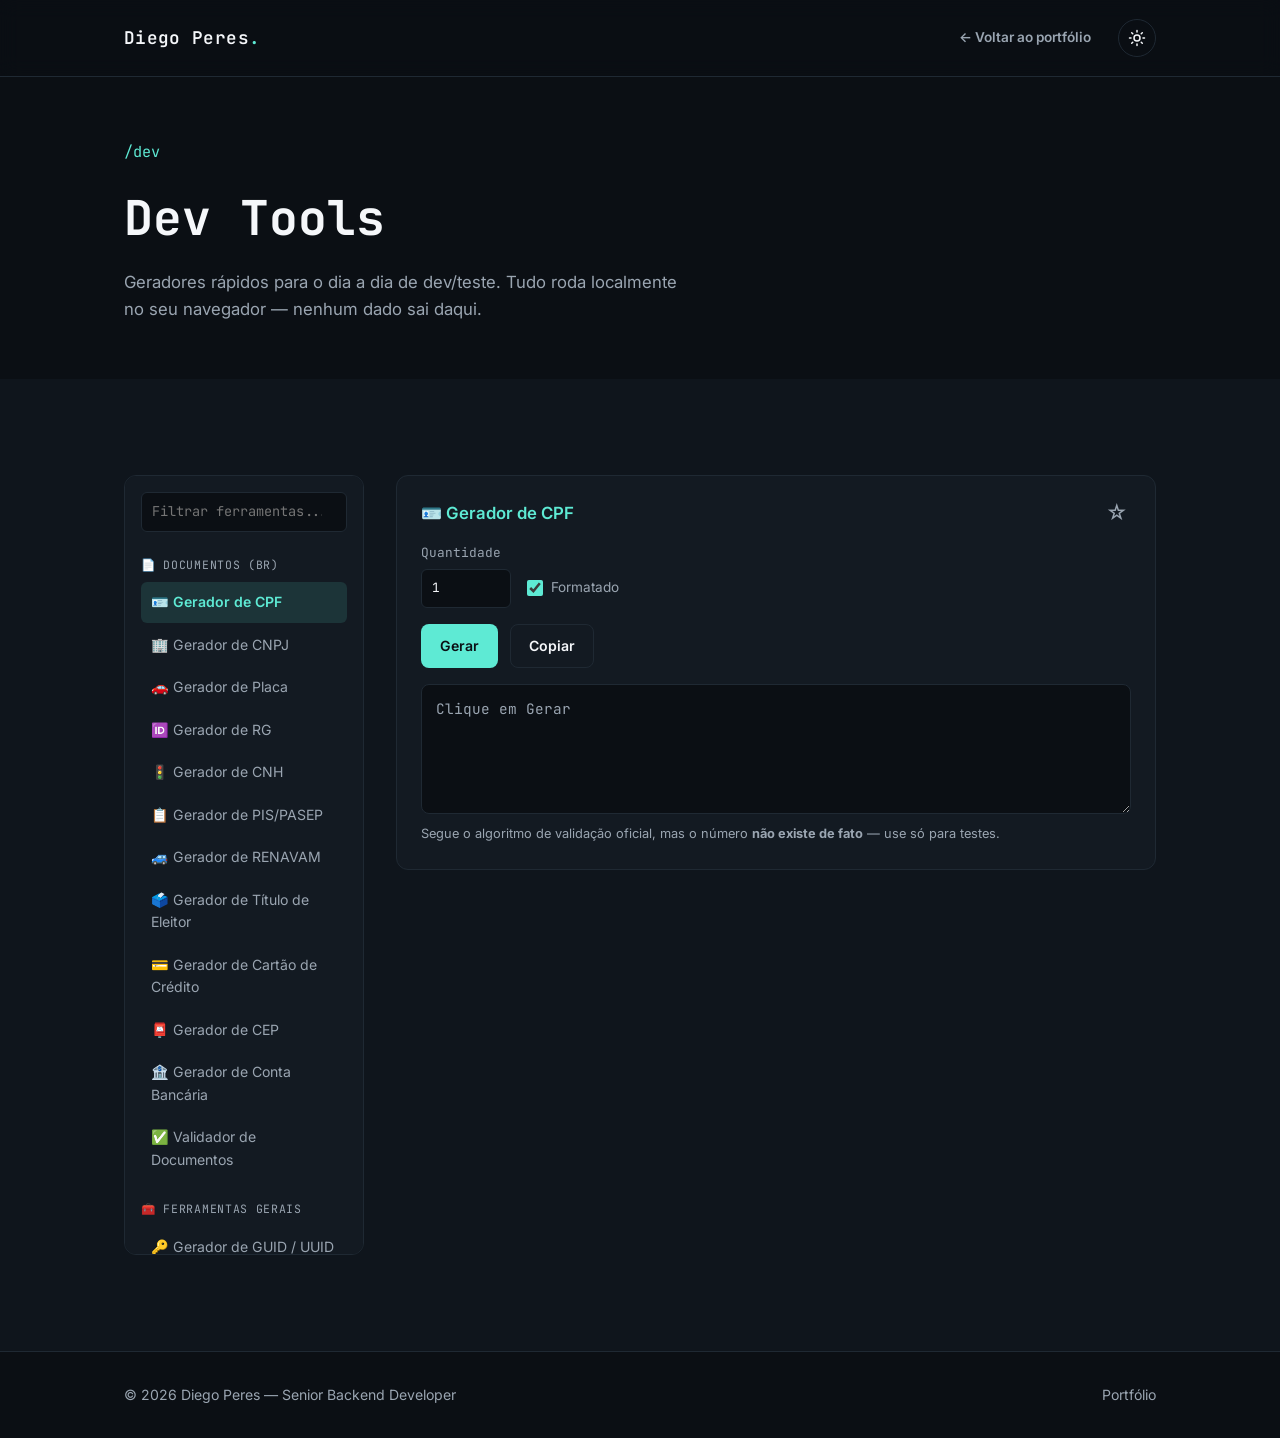
==== commit 1e4f8f4e: "Permite escolher os dias de trabalho no Planejador de Férias Nem todo mundo folga sábado e domingo. " ====
--- a/dev/index.html
+++ b/dev/index.html
@@ -1675,6 +1675,18 @@
                                 </select>
                             </label>
                         </div>
+                        <fieldset class="ferias-dias-trabalho-field">
+                            <legend>Dias da semana que você trabalha</legend>
+                            <div class="ferias-dias-trabalho">
+                                <label class="tool-check"><input type="checkbox" class="ferias-dia-trabalho" value="1" checked> Seg</label>
+                                <label class="tool-check"><input type="checkbox" class="ferias-dia-trabalho" value="2" checked> Ter</label>
+                                <label class="tool-check"><input type="checkbox" class="ferias-dia-trabalho" value="3" checked> Qua</label>
+                                <label class="tool-check"><input type="checkbox" class="ferias-dia-trabalho" value="4" checked> Qui</label>
+                                <label class="tool-check"><input type="checkbox" class="ferias-dia-trabalho" value="5" checked> Sex</label>
+                                <label class="tool-check"><input type="checkbox" class="ferias-dia-trabalho" value="6"> Sáb</label>
+                                <label class="tool-check"><input type="checkbox" class="ferias-dia-trabalho" value="0"> Dom</label>
+                            </div>
+                        </fieldset>
                         <label class="tool-field">
                             Feriados municipais (opcional — um por linha, formato DD/MM Nome)
                             <textarea class="tool-input ferias-municipais" aria-label="Feriados municipais"
@@ -1685,9 +1697,9 @@
                         </div>
                         <p class="tool-hint">
                             Só mostra combinações permitidas pela CLT (Art. 134): cada período entre 5 e
-                            30 dias corridos, e nenhum começando nos 2 dias antes de feriado ou domingo.
-                            Como não dá pra manter os feriados de mais de 5.500 cidades, digite os da sua
-                            cidade acima se quiser que entrem na conta.
+                            30 dias corridos, e nenhum começando nos 2 dias antes de feriado ou de um dia
+                            de folga da sua semana de trabalho. Como não dá pra manter os feriados de mais
+                            de 5.500 cidades, digite os da sua cidade acima se quiser que entrem na conta.
                         </p>
                         <div class="ferias-opcoes"></div>
                         <p class="tool-hint">
@@ -1695,8 +1707,8 @@
                             <span class="legenda-item legenda-facultativo">ponto facultativo</span>
                             <span class="legenda-item legenda-estadual">estadual</span>
                             <span class="legenda-item legenda-municipal">municipal</span>
-                            <span class="legenda-item legenda-fds">fim de semana</span>
-                            <span class="legenda-item legenda-ferias">dia de férias sugerido (inclui fim de semana/feriado no período)</span>
+                            <span class="legenda-item legenda-fds">dia de folga (fora da sua semana de trabalho)</span>
+                            <span class="legenda-item legenda-ferias">dia de férias sugerido (inclui folga/feriado no período)</span>
                             <span class="legenda-item legenda-bonus">bônus (fora do período)</span>
                         </p>
                         <div class="ferias-calendario"></div>
--- a/dev/dev.css
+++ b/dev/dev.css
@@ -382,6 +382,26 @@
 
 .img-info {
   margin-top: -6px;
+}
+
+.ferias-dias-trabalho-field {
+  border: 1px solid var(--surface-border);
+  border-radius: 8px;
+  padding: 12px 14px 14px;
+  margin: 0;
+}
+
+.ferias-dias-trabalho-field legend {
+  padding: 0 6px;
+  font-size: 0.8rem;
+  color: var(--text-muted);
+  font-family: var(--font-mono);
+}
+
+.ferias-dias-trabalho {
+  display: flex;
+  flex-wrap: wrap;
+  gap: 14px;
 }
 
 .ferias-opcoes {
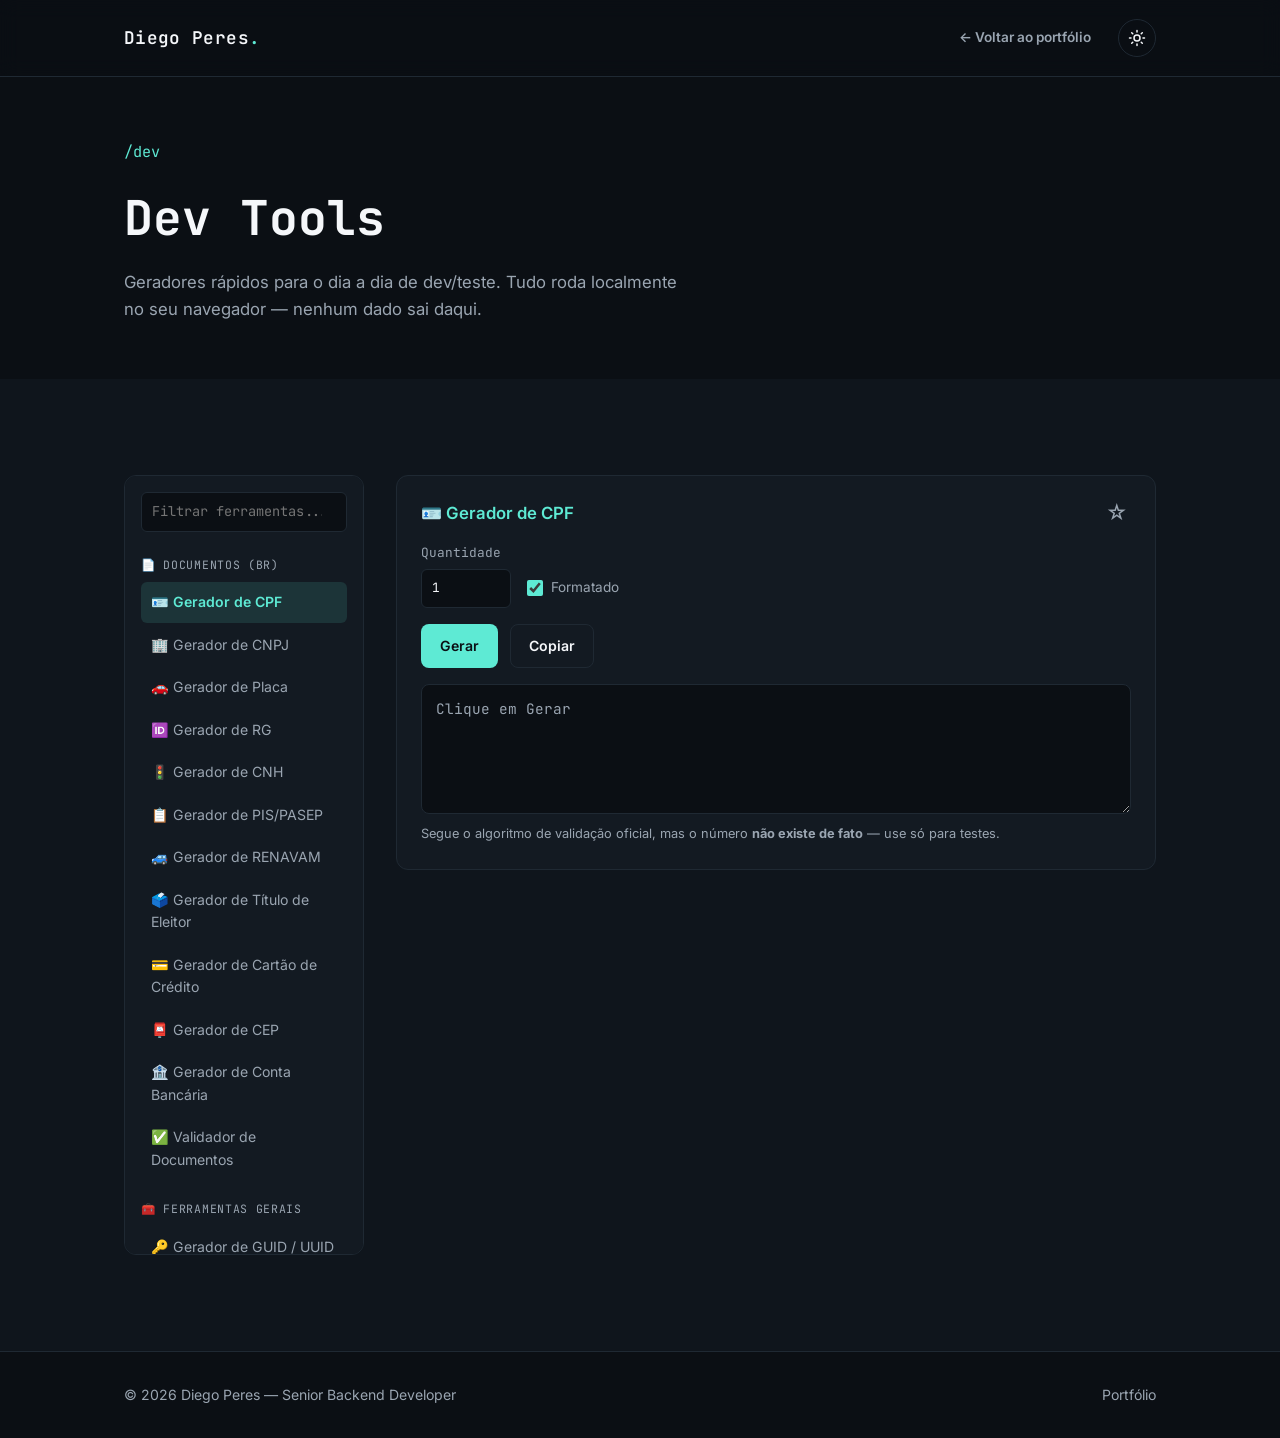
==== commit 48a8310c: "Liga o Google Analytics na /dev e rastreia qual ferramenta é aberta A /dev não carregava o gtag (só " ====
--- a/dev/index.html
+++ b/dev/index.html
@@ -30,6 +30,26 @@
 
     <link rel="stylesheet" href="../css/style.css">
     <link rel="stylesheet" href="dev.css">
+    <script src="../js/site-config.js"></script>
+    <script>
+        (function initGoogleAnalytics() {
+            const measurementId = window.SITE_CONFIG?.analyticsMeasurementId?.trim();
+            if (!measurementId) return;
+
+            window.dataLayer = window.dataLayer || [];
+            window.gtag = function gtag() {
+                window.dataLayer.push(arguments);
+            };
+
+            window.gtag("js", new Date());
+            window.gtag("config", measurementId);
+
+            const script = document.createElement("script");
+            script.async = true;
+            script.src = "https://www.googletagmanager.com/gtag/js?id=" + encodeURIComponent(measurementId);
+            document.head.appendChild(script);
+        })();
+    </script>
 </head>
 
 <body>
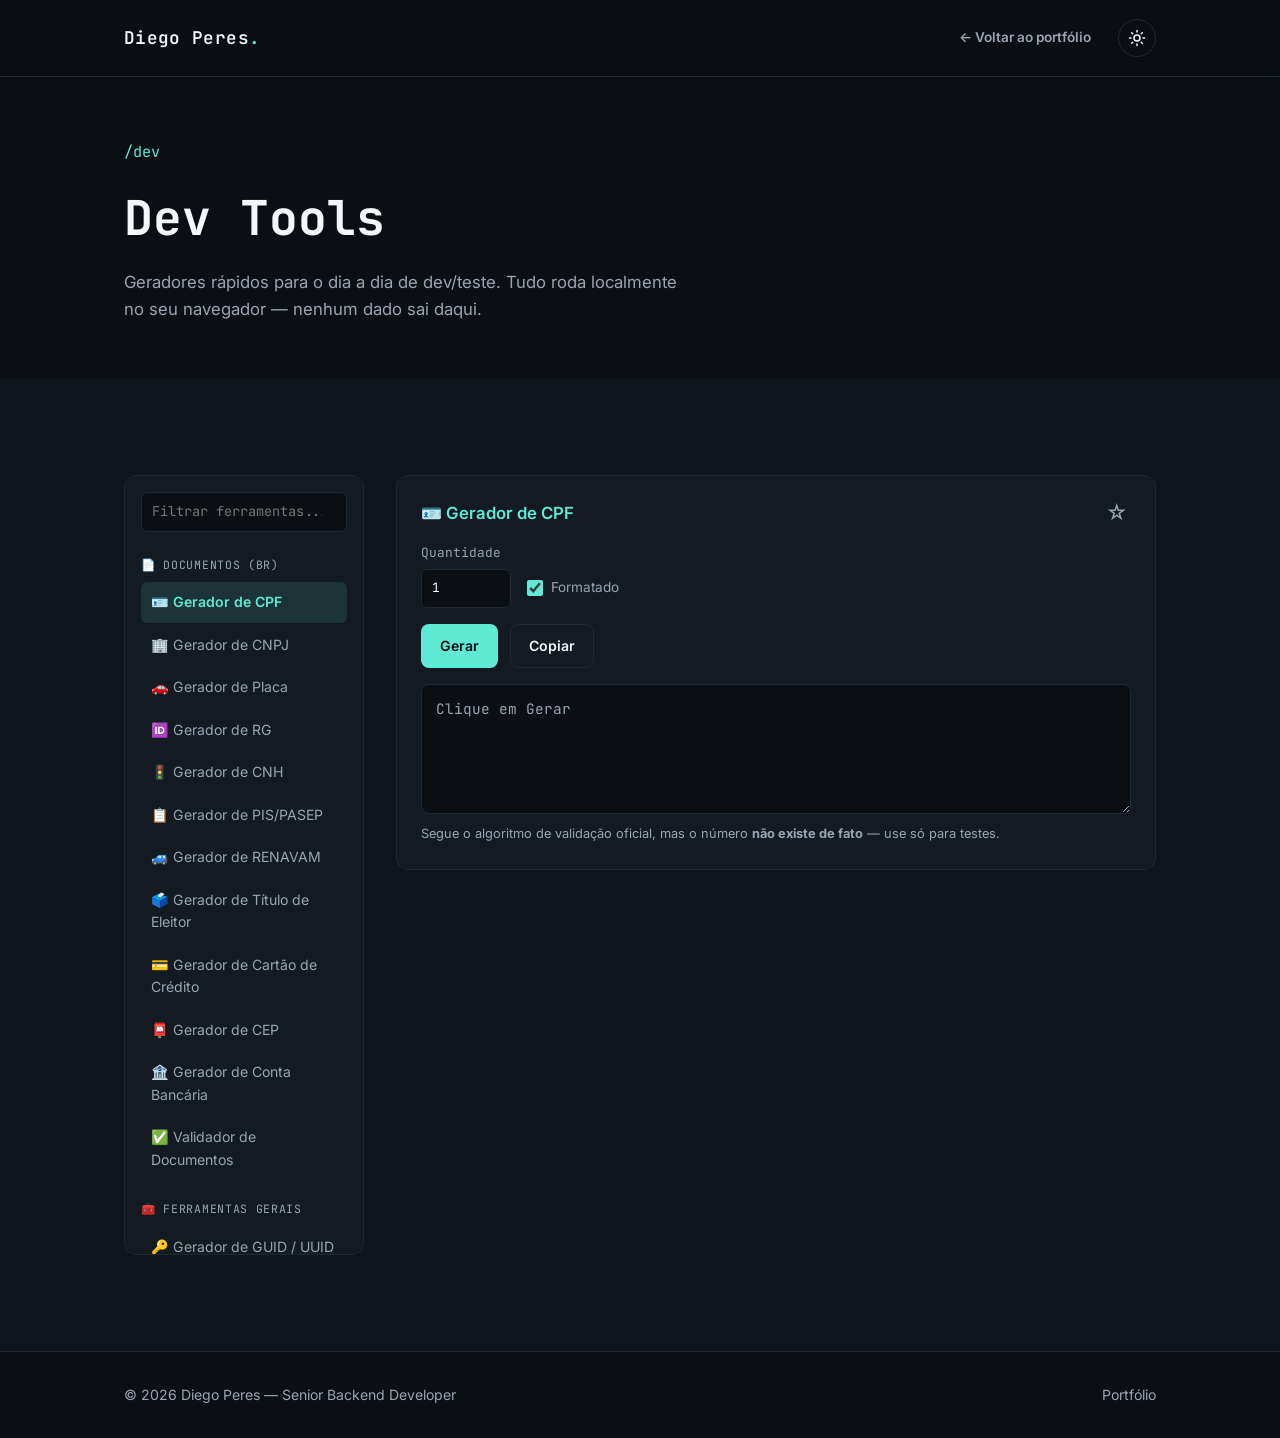
==== commit 01344bc5: "Permite dividir férias em até 3 períodos no Planejador Adiciona opção de fracionar em 2 ou 3 período" ====
--- a/dev/index.html
+++ b/dev/index.html
@@ -1658,8 +1658,28 @@
                                 <input type="month" class="ferias-ate">
                             </label>
                             <label class="tool-field">
+                                Dividir em quantos períodos?
+                                <select class="ferias-num-periodos">
+                                    <option value="1" selected>Não dividir</option>
+                                    <option value="2">2 períodos</option>
+                                    <option value="3">3 períodos</option>
+                                </select>
+                            </label>
+                            <label class="tool-field ferias-periodo-unico">
                                 Dias de férias disponíveis
                                 <input type="number" class="ferias-dias" placeholder="10" min="1" max="30">
+                            </label>
+                            <label class="tool-field ferias-periodo-split" hidden>
+                                1º período (dias)
+                                <input type="number" class="ferias-dias-1" placeholder="15" min="1" max="30">
+                            </label>
+                            <label class="tool-field ferias-periodo-split" hidden>
+                                2º período (dias)
+                                <input type="number" class="ferias-dias-2" placeholder="10" min="1" max="30">
+                            </label>
+                            <label class="tool-field ferias-periodo-split ferias-periodo-split-3" hidden>
+                                3º período (dias)
+                                <input type="number" class="ferias-dias-3" placeholder="5" min="1" max="30">
                             </label>
                             <label class="tool-field">
                                 Estado (opcional)
@@ -1718,8 +1738,10 @@
                         <p class="tool-hint">
                             Só mostra combinações permitidas pela CLT (Art. 134): cada período entre 5 e
                             30 dias corridos, e nenhum começando nos 2 dias antes de feriado ou de um dia
-                            de folga da sua semana de trabalho. Como não dá pra manter os feriados de mais
-                            de 5.500 cidades, digite os da sua cidade acima se quiser que entrem na conta.
+                            de folga da sua semana de trabalho. Se dividir em 2 ou 3 períodos, pelo menos um
+                            deles precisa ter 14 dias ou mais (os outros, no mínimo 5 cada). Como não dá pra
+                            manter os feriados de mais de 5.500 cidades, digite os da sua cidade acima se
+                            quiser que entrem na conta.
                         </p>
                         <div class="ferias-opcoes"></div>
                         <p class="tool-hint">
--- a/dev/dev.css
+++ b/dev/dev.css
@@ -402,6 +402,17 @@
   display: flex;
   flex-wrap: wrap;
   gap: 14px;
+}
+
+.ferias-split-item {
+  flex: 1 1 100%;
+  margin: 0;
+  padding: 8px 12px;
+  color: var(--text);
+  font-size: 0.85rem;
+  background: var(--bg);
+  border: 1px solid var(--surface-border);
+  border-radius: 6px;
 }
 
 .ferias-opcoes {
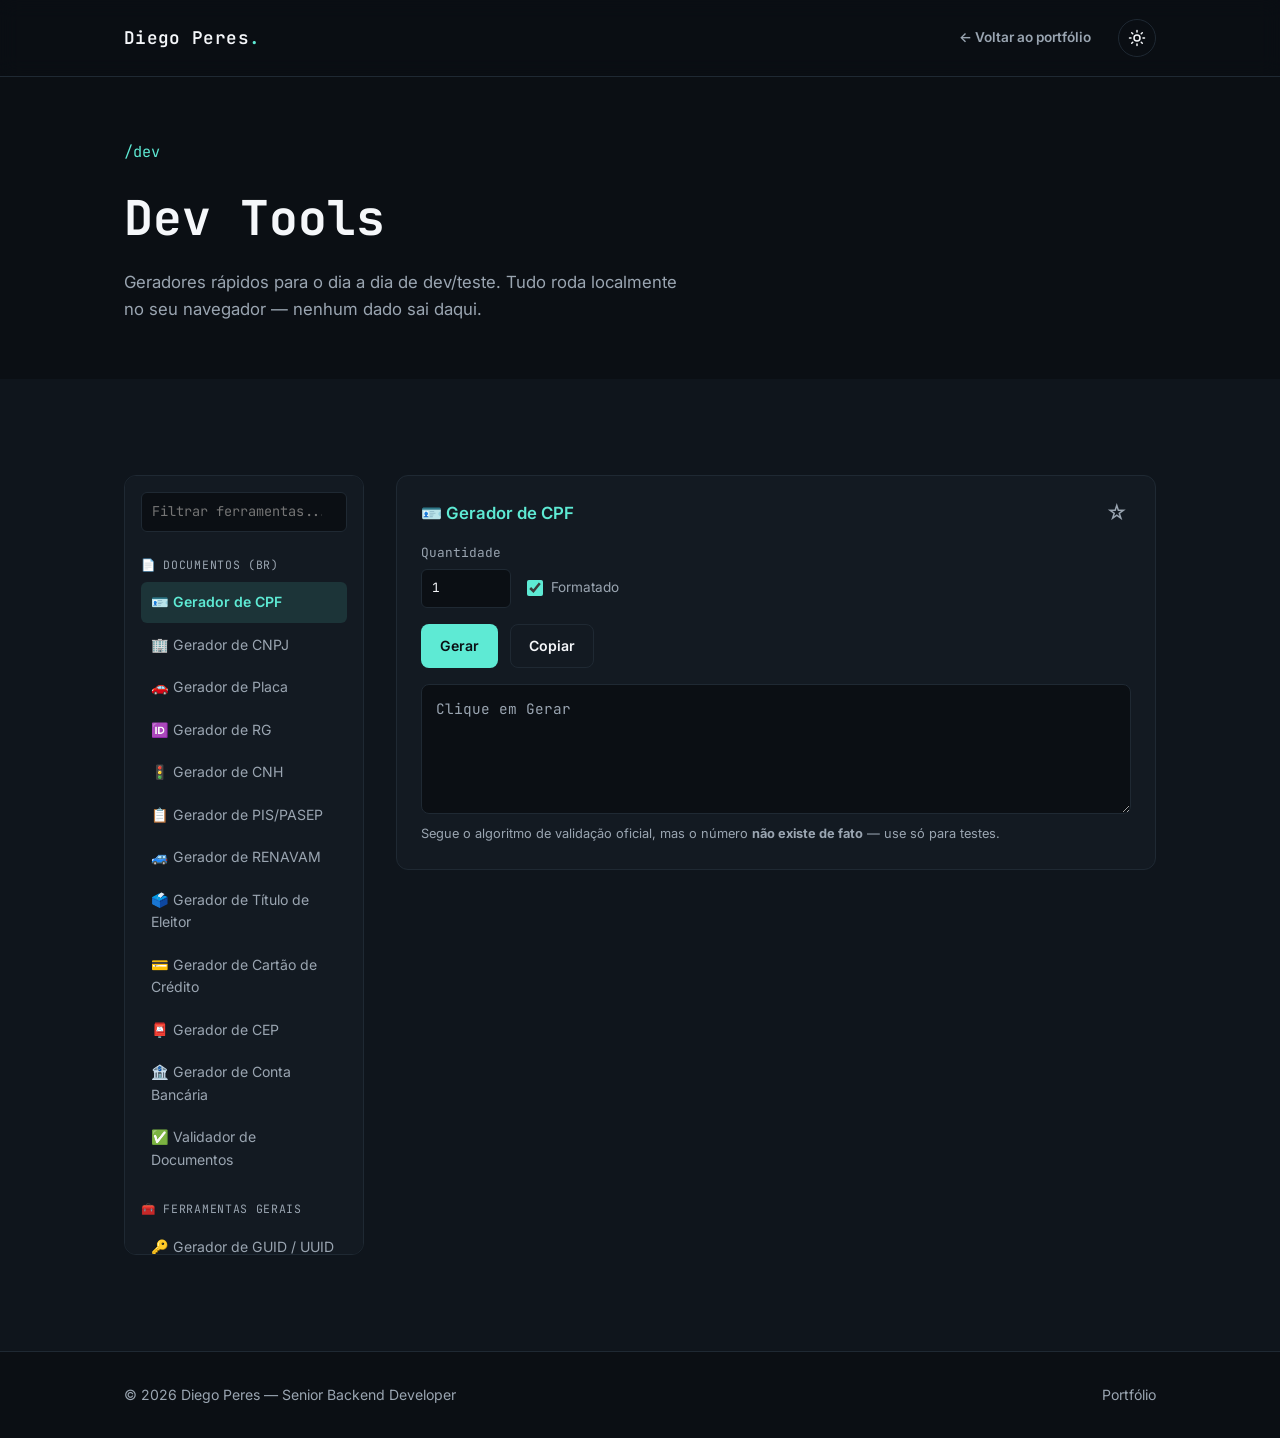
==== commit 1a0eded7: "Adiciona seletor de cor do texto no Gerador de Favicon Além da cor de fundo, agora dá pra escolher a" ====
--- a/dev/index.html
+++ b/dev/index.html
@@ -2367,6 +2367,10 @@
                                 Cor de fundo
                                 <input type="color" class="favicon-cor" value="#0b0f14">
                             </label>
+                            <label class="tool-field">
+                                Cor do texto
+                                <input type="color" class="favicon-texto-cor" value="#ffffff">
+                            </label>
                         </div>
                         <div class="tool-card__actions">
                             <button type="button" class="btn btn--primary favicon-generate">Gerar</button>
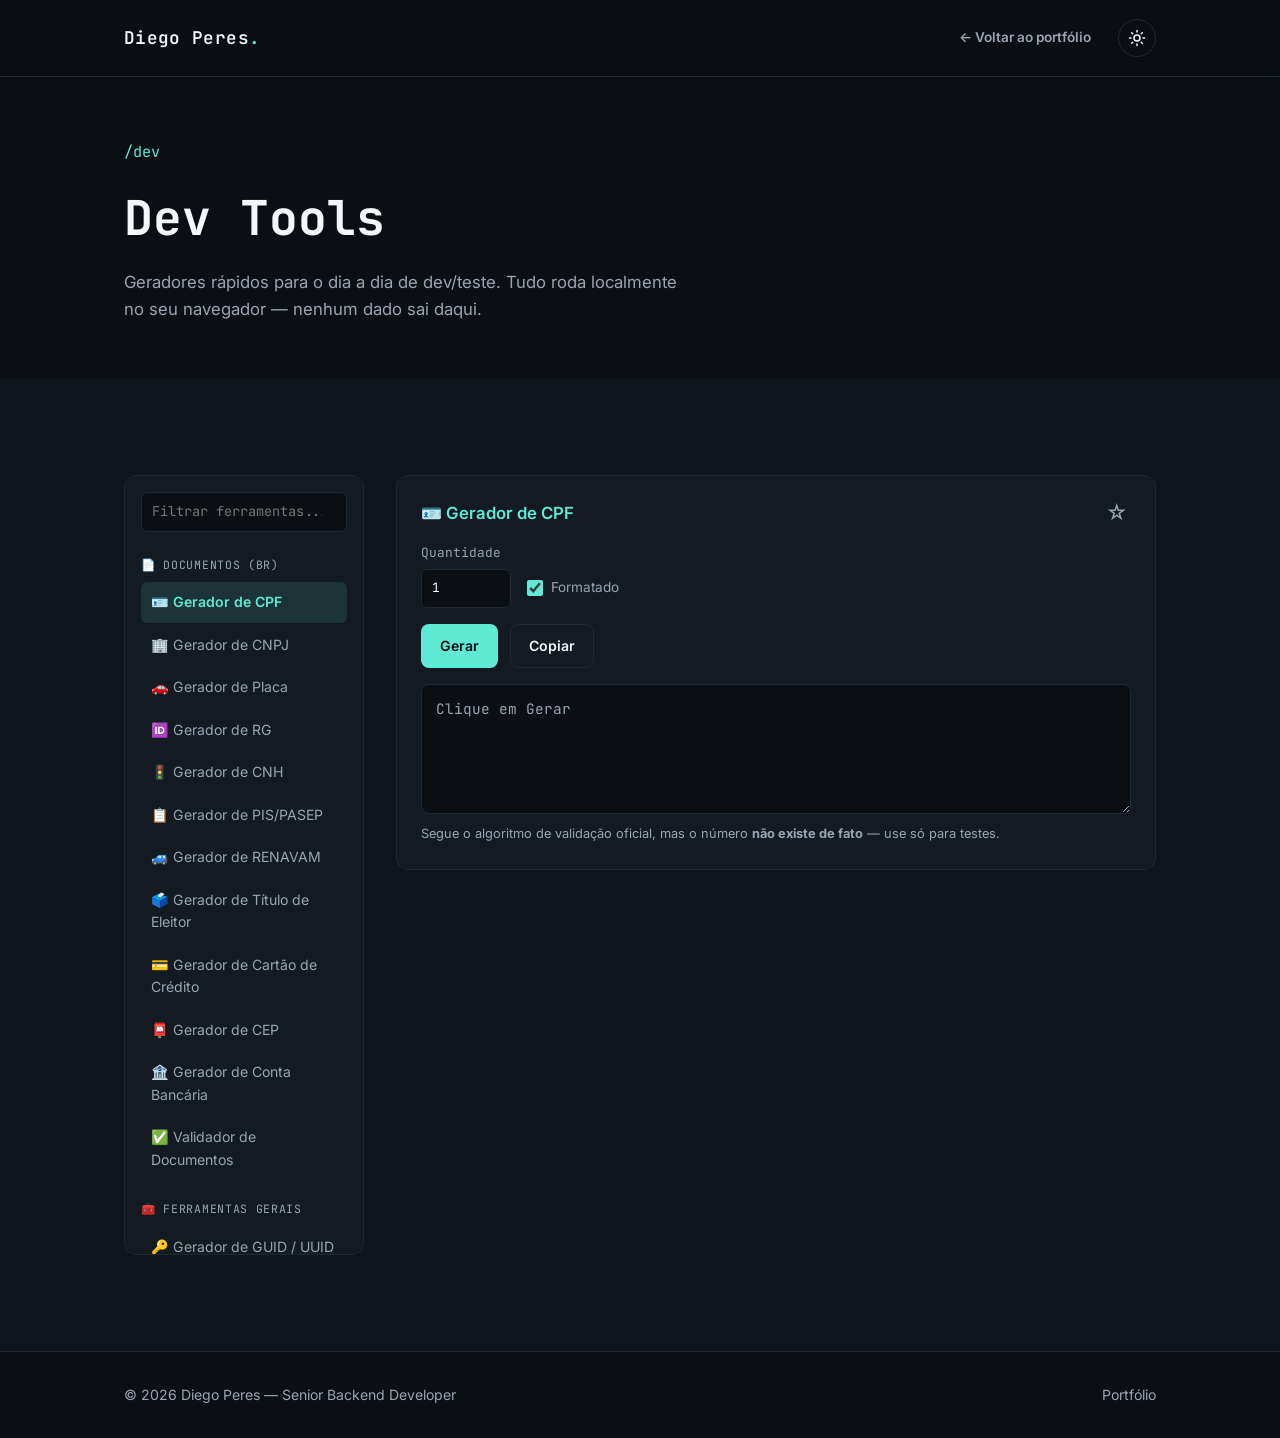
==== commit 0de9ffaf: "Adiciona formas (quadrado, arredondado, círculo) no Gerador de Favicon Além do quadrado padrão, dá p" ====
--- a/dev/index.html
+++ b/dev/index.html
@@ -2371,6 +2371,14 @@
                                 Cor do texto
                                 <input type="color" class="favicon-texto-cor" value="#ffffff">
                             </label>
+                            <label class="tool-field">
+                                Forma
+                                <select class="favicon-forma">
+                                    <option value="square" selected>Quadrado</option>
+                                    <option value="rounded">Quadrado arredondado</option>
+                                    <option value="circle">Círculo</option>
+                                </select>
+                            </label>
                         </div>
                         <div class="tool-card__actions">
                             <button type="button" class="btn btn--primary favicon-generate">Gerar</button>
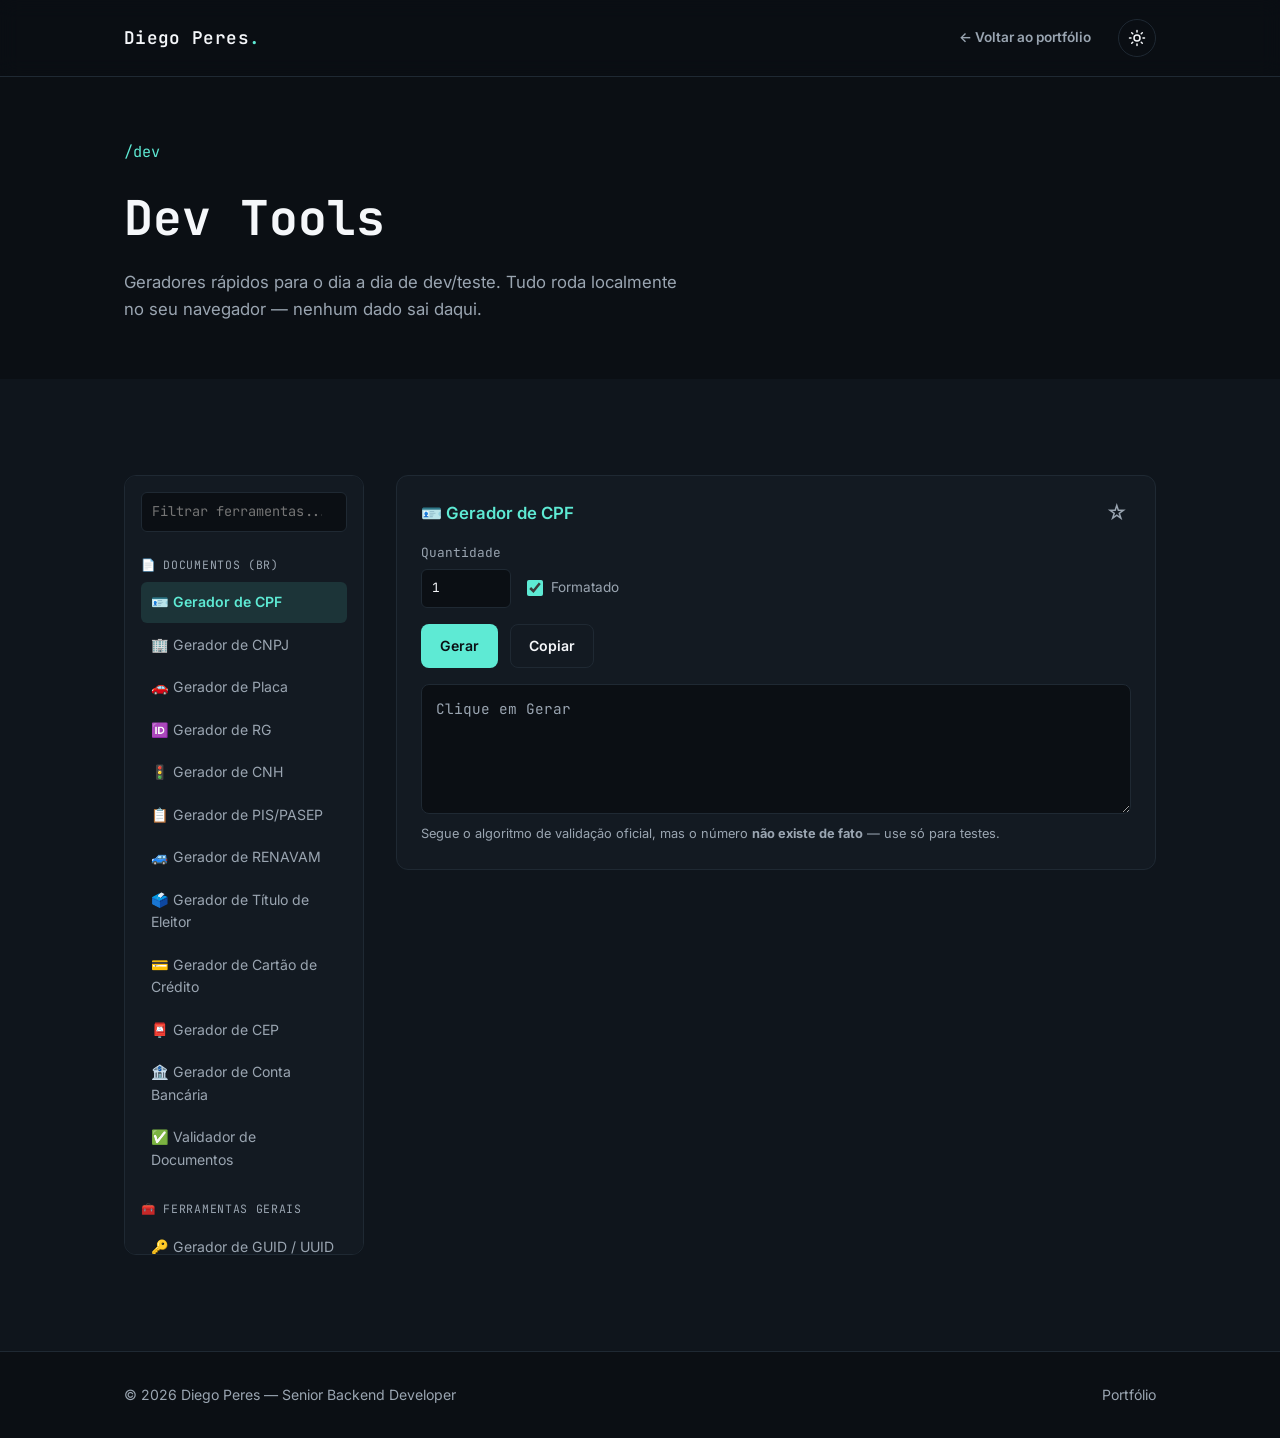
==== commit 34ade08c: "Reverte divisão em períodos no Planejador de Férias A UX ficou ruim na prática. Volta a ter só um pe" ====
--- a/dev/index.html
+++ b/dev/index.html
@@ -1658,28 +1658,8 @@
                                 <input type="month" class="ferias-ate">
                             </label>
                             <label class="tool-field">
-                                Dividir em quantos períodos?
-                                <select class="ferias-num-periodos">
-                                    <option value="1" selected>Não dividir</option>
-                                    <option value="2">2 períodos</option>
-                                    <option value="3">3 períodos</option>
-                                </select>
-                            </label>
-                            <label class="tool-field ferias-periodo-unico">
                                 Dias de férias disponíveis
                                 <input type="number" class="ferias-dias" placeholder="10" min="1" max="30">
-                            </label>
-                            <label class="tool-field ferias-periodo-split" hidden>
-                                1º período (dias)
-                                <input type="number" class="ferias-dias-1" placeholder="15" min="1" max="30">
-                            </label>
-                            <label class="tool-field ferias-periodo-split" hidden>
-                                2º período (dias)
-                                <input type="number" class="ferias-dias-2" placeholder="10" min="1" max="30">
-                            </label>
-                            <label class="tool-field ferias-periodo-split ferias-periodo-split-3" hidden>
-                                3º período (dias)
-                                <input type="number" class="ferias-dias-3" placeholder="5" min="1" max="30">
                             </label>
                             <label class="tool-field">
                                 Estado (opcional)
@@ -1738,10 +1718,8 @@
                         <p class="tool-hint">
                             Só mostra combinações permitidas pela CLT (Art. 134): cada período entre 5 e
                             30 dias corridos, e nenhum começando nos 2 dias antes de feriado ou de um dia
-                            de folga da sua semana de trabalho. Se dividir em 2 ou 3 períodos, pelo menos um
-                            deles precisa ter 14 dias ou mais (os outros, no mínimo 5 cada). Como não dá pra
-                            manter os feriados de mais de 5.500 cidades, digite os da sua cidade acima se
-                            quiser que entrem na conta.
+                            de folga da sua semana de trabalho. Como não dá pra manter os feriados de mais
+                            de 5.500 cidades, digite os da sua cidade acima se quiser que entrem na conta.
                         </p>
                         <div class="ferias-opcoes"></div>
                         <p class="tool-hint">
--- a/dev/dev.css
+++ b/dev/dev.css
@@ -402,17 +402,6 @@
   display: flex;
   flex-wrap: wrap;
   gap: 14px;
-}
-
-.ferias-split-item {
-  flex: 1 1 100%;
-  margin: 0;
-  padding: 8px 12px;
-  color: var(--text);
-  font-size: 0.85rem;
-  background: var(--bg);
-  border: 1px solid var(--surface-border);
-  border-radius: 6px;
 }
 
 .ferias-opcoes {
